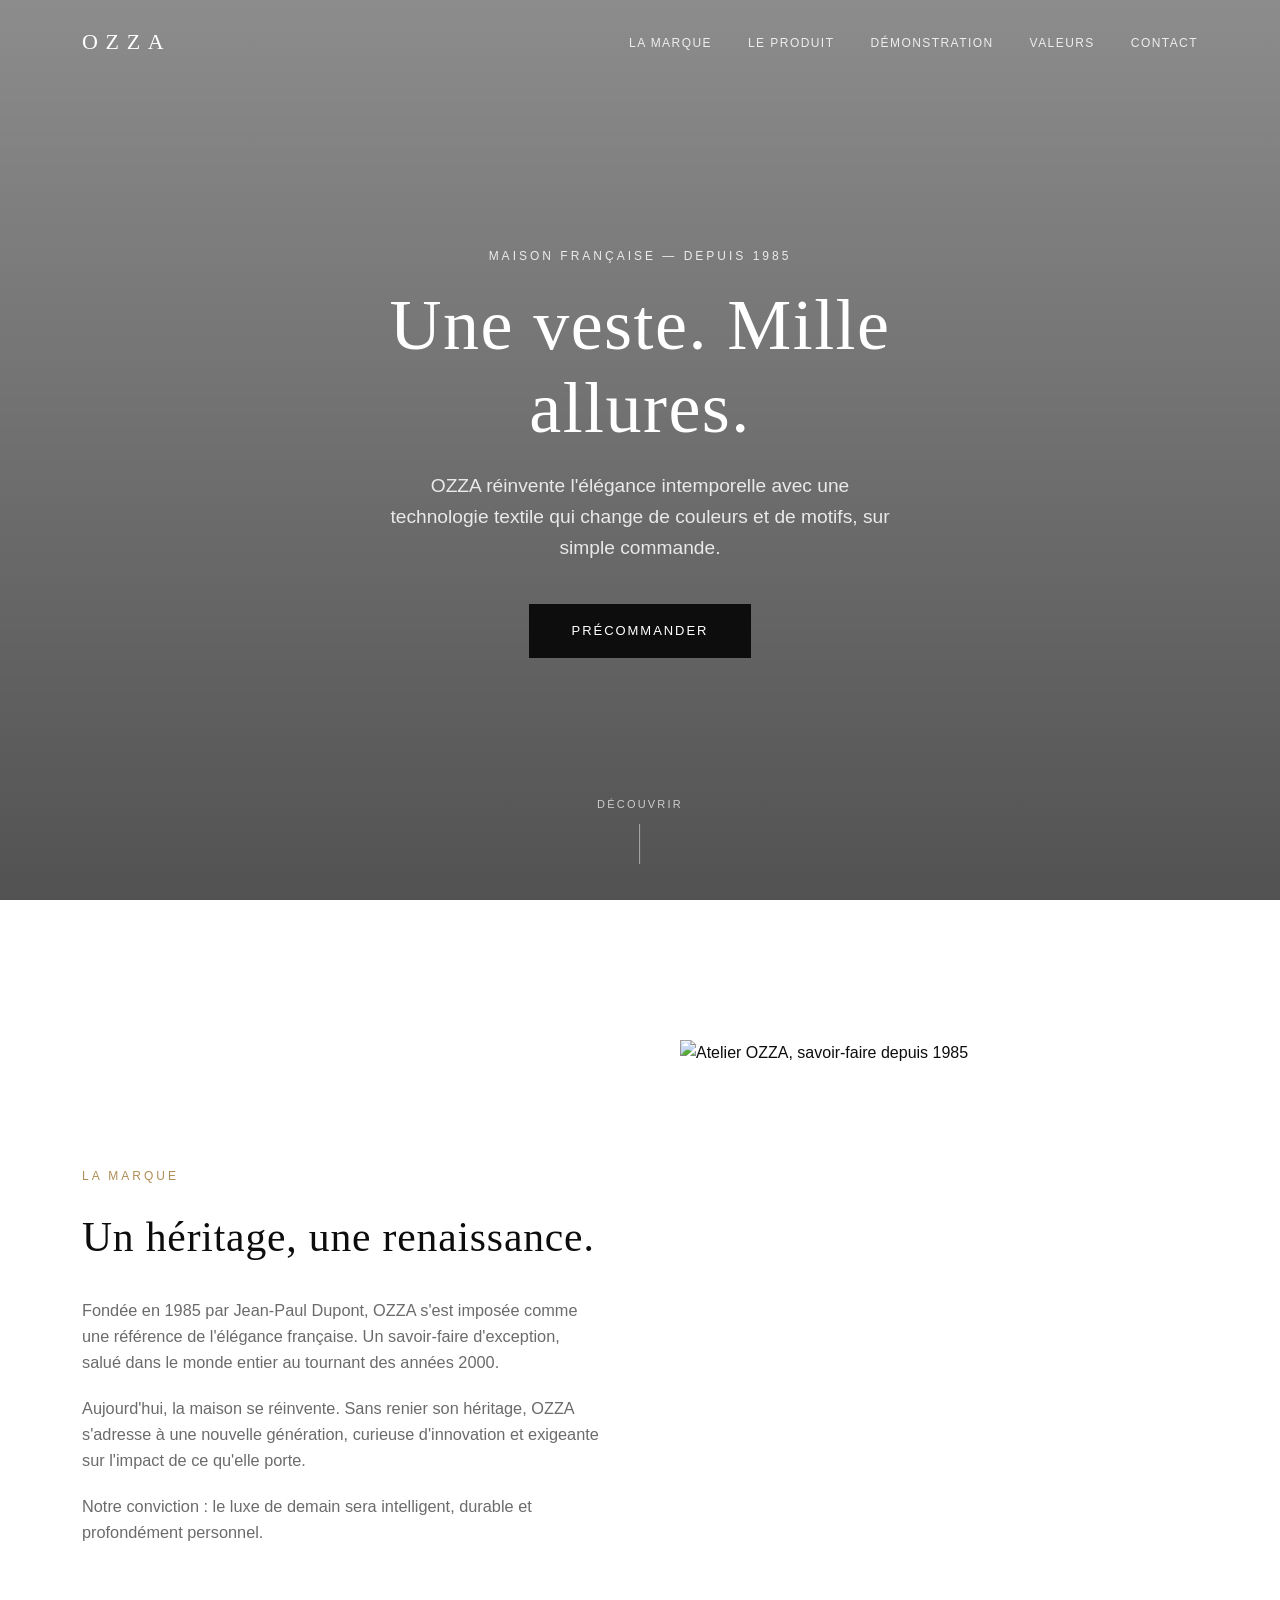
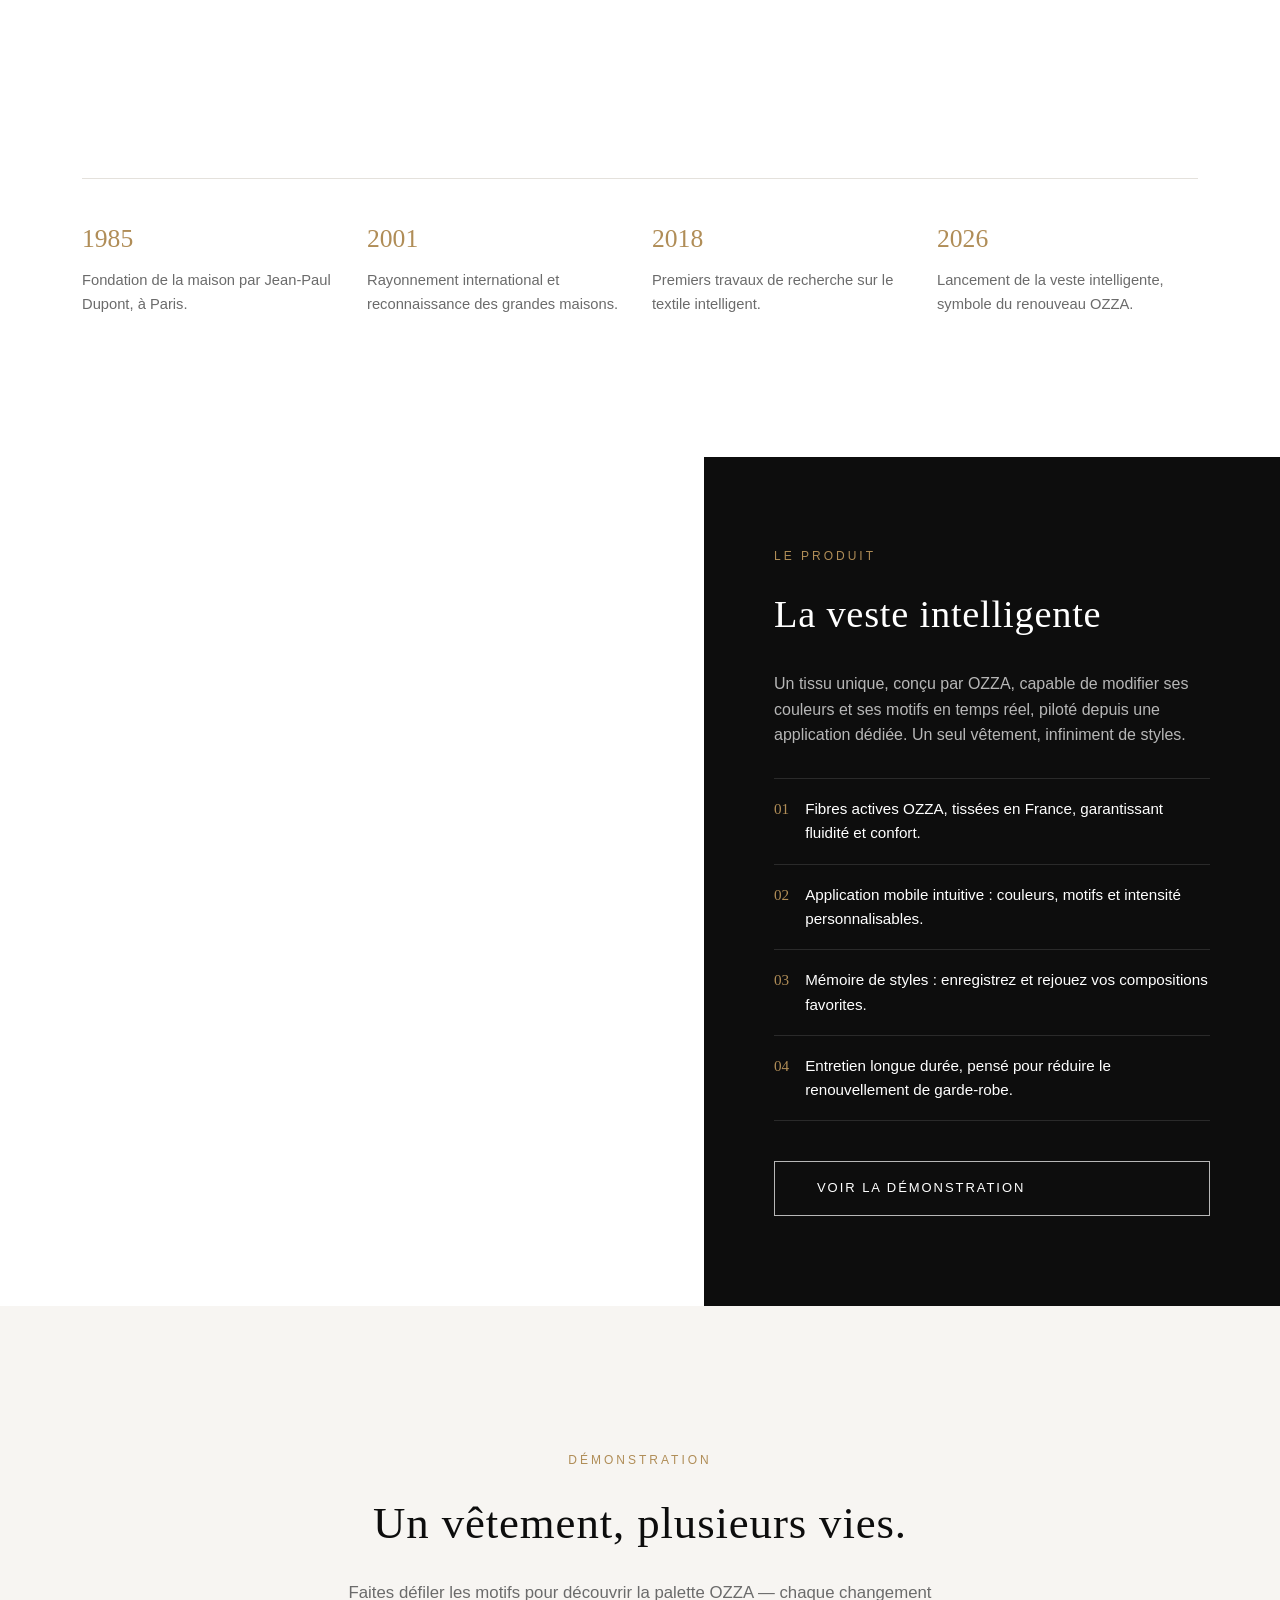
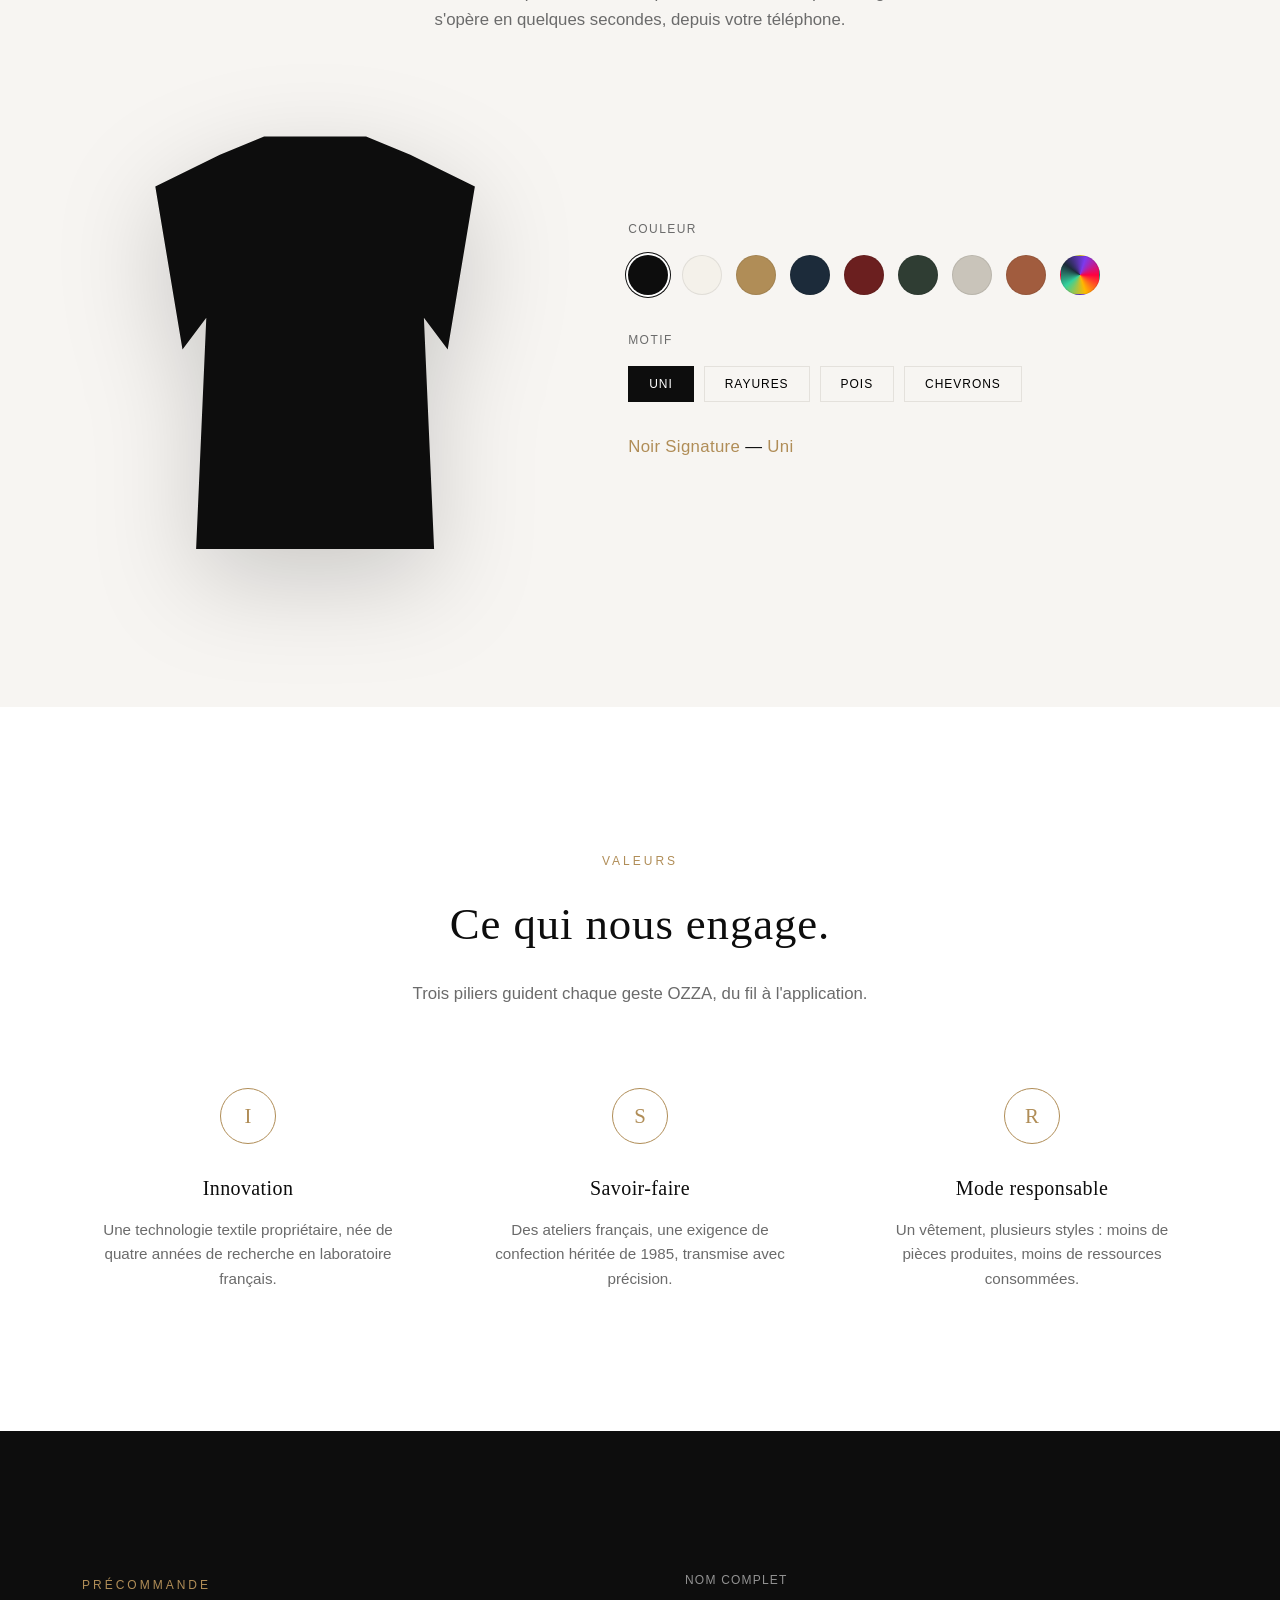
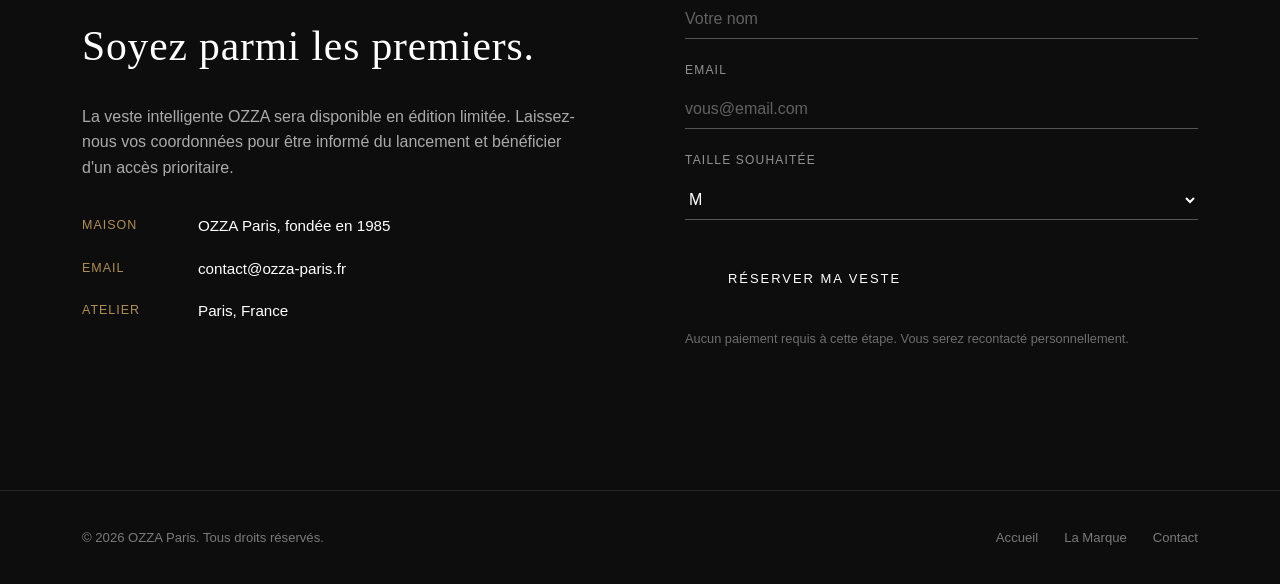
==== index.html @ b6b9eefc "Fix hero placeholder overlap and add interactive color/pattern demo Hero background used a text-heav" ====
<!DOCTYPE html>
<html lang="fr">
<head>
<meta charset="UTF-8">
<meta name="viewport" content="width=device-width, initial-scale=1.0">
<title>OZZA — Maison de luxe française depuis 1985</title>
<meta name="description" content="OZZA, maison française de textile de luxe depuis 1985. Découvrez la veste intelligente : innovation, élégance et mode responsable.">

<style>
  /* ============================================================
     RESET & BASE
     ============================================================ */
  * { margin: 0; padding: 0; box-sizing: border-box; }

  :root {
    --noir: #0d0d0d;
    --blanc: #ffffff;
    --creme: #f7f5f2;
    --gris: #6b6b6b;
    --gris-clair: #e4e1dc;
    --or: #b08d57;
    --transition: 0.6s cubic-bezier(0.16, 1, 0.3, 1);
  }

  html { scroll-behavior: smooth; }

  body {
    font-family: 'Helvetica Neue', Helvetica, Arial, sans-serif;
    color: var(--noir);
    background: var(--blanc);
    line-height: 1.6;
    overflow-x: hidden;
  }

  h1, h2, h3 {
    font-family: Georgia, 'Times New Roman', serif;
    font-weight: 400;
    letter-spacing: 0.02em;
  }

  a { text-decoration: none; color: inherit; }
  img { max-width: 100%; display: block; }
  ul { list-style: none; }

  .container {
    max-width: 1180px;
    margin: 0 auto;
    padding: 0 32px;
  }

  .eyebrow {
    text-transform: uppercase;
    letter-spacing: 0.25em;
    font-size: 12px;
    color: var(--or);
    margin-bottom: 18px;
    display: inline-block;
  }

  .btn {
    display: inline-block;
    padding: 16px 42px;
    border: 1px solid var(--noir);
    background: var(--noir);
    color: var(--blanc);
    font-size: 13px;
    letter-spacing: 0.15em;
    text-transform: uppercase;
    cursor: pointer;
    transition: all 0.4s ease;
  }
  .btn:hover { background: transparent; color: var(--noir); }

  .btn-outline {
    background: transparent;
    color: var(--blanc);
    border: 1px solid rgba(255,255,255,0.7);
  }
  .btn-outline:hover { background: var(--blanc); color: var(--noir); }

  section { position: relative; }

  /* ============================================================
     REVEAL AU SCROLL (discret)
     ============================================================ */
  .reveal {
    opacity: 0;
    transform: translateY(28px);
    transition: opacity 1s ease, transform 1s ease;
  }
  .reveal.is-visible {
    opacity: 1;
    transform: translateY(0);
  }

  /* ============================================================
     NAVIGATION
     ============================================================ */
  .nav {
    position: fixed;
    top: 0; left: 0; right: 0;
    z-index: 1000;
    padding: 24px 0;
    background: rgba(255,255,255,0);
    transition: background 0.4s ease, padding 0.4s ease, box-shadow 0.4s ease;
  }
  .nav.scrolled {
    background: rgba(255,255,255,0.92);
    backdrop-filter: saturate(180%) blur(12px);
    padding: 14px 0;
    box-shadow: 0 1px 0 rgba(0,0,0,0.06);
  }
  .nav .container {
    display: flex;
    align-items: center;
    justify-content: space-between;
  }
  .logo {
    font-family: Georgia, serif;
    font-size: 22px;
    letter-spacing: 0.35em;
    color: var(--blanc);
    transition: color 0.4s ease;
  }
  .nav.scrolled .logo { color: var(--noir); }

  .nav-links {
    display: flex;
    gap: 36px;
  }
  .nav-links a {
    font-size: 12px;
    letter-spacing: 0.12em;
    text-transform: uppercase;
    color: rgba(255,255,255,0.85);
    transition: color 0.4s ease, opacity 0.3s ease;
    position: relative;
  }
  .nav.scrolled .nav-links a { color: var(--noir); }
  .nav-links a:hover { opacity: 0.6; }

  .nav-toggle {
    display: none;
    width: 26px; height: 20px;
    position: relative;
    cursor: pointer;
    background: none;
    border: none;
    z-index: 1100;
  }
  .nav-toggle span {
    position: absolute; left: 0; width: 100%; height: 1px;
    background: var(--blanc);
    transition: all 0.35s ease;
  }
  .nav.scrolled .nav-toggle span { background: var(--noir); }
  .nav-toggle span:nth-child(1) { top: 0; }
  .nav-toggle span:nth-child(2) { top: 9px; }
  .nav-toggle span:nth-child(3) { top: 18px; }

  /* ============================================================
     1. ACCUEIL / HERO
     ============================================================ */
  .hero {
    height: 100vh;
    min-height: 640px;
    display: flex;
    align-items: center;
    justify-content: center;
    text-align: center;
    color: var(--blanc);
    position: relative;
    /* Remplacer par une photo produit 1920x1080 (16:9 paysage), JPG/WebP, < 400 Ko.
       Préférer un visuel sombre ou avec dégradé pour garder le texte lisible. */
    background: linear-gradient(180deg, rgba(0,0,0,0.45) 0%, rgba(0,0,0,0.68) 100%),
                url('https://placehold.co/1920x1080/1a1a1a/1a1a1a') center/cover no-repeat;
  }

  .hero-content { max-width: 780px; padding: 0 24px; }

  .hero .eyebrow { color: rgba(255,255,255,0.85); }

  .hero h1 {
    font-size: clamp(2.4rem, 6vw, 4.5rem);
    line-height: 1.15;
    margin-bottom: 22px;
  }

  .hero p {
    font-size: clamp(1rem, 1.6vw, 1.2rem);
    color: rgba(255,255,255,0.85);
    max-width: 520px;
    margin: 0 auto 40px;
    font-weight: 300;
  }

  .scroll-cue {
    position: absolute;
    bottom: 36px; left: 50%;
    transform: translateX(-50%);
    color: rgba(255,255,255,0.7);
    font-size: 11px;
    letter-spacing: 0.2em;
    text-transform: uppercase;
    display: flex;
    flex-direction: column;
    align-items: center;
    gap: 10px;
  }
  .scroll-cue .line {
    width: 1px; height: 40px;
    background: rgba(255,255,255,0.5);
    overflow: hidden;
    position: relative;
  }
  .scroll-cue .line::after {
    content: '';
    position: absolute;
    top: -100%; left: 0;
    width: 100%; height: 100%;
    background: var(--blanc);
    animation: scrollDown 2s infinite ease-in-out;
  }
  @keyframes scrollDown {
    0% { top: -100%; }
    60% { top: 100%; }
    100% { top: 100%; }
  }

  /* ============================================================
     SECTIONS GENERIQUES
     ============================================================ */
  .section { padding: 140px 0; }
  .section-header {
    text-align: center;
    max-width: 640px;
    margin: 0 auto 80px;
  }
  .section-header h2 {
    font-size: clamp(1.8rem, 4vw, 2.8rem);
    margin-bottom: 20px;
  }
  .section-header p {
    color: var(--gris);
    font-size: 1.05rem;
    font-weight: 300;
  }

  .bg-creme { background: var(--creme); }
  .bg-noir { background: var(--noir); color: var(--blanc); }
  .bg-noir .gris-txt { color: rgba(255,255,255,0.6); }

  /* ============================================================
     2. LA MARQUE
     ============================================================ */
  .brand-grid {
    display: grid;
    grid-template-columns: 1fr 1fr;
    gap: 80px;
    align-items: center;
  }
  .brand-grid img {
    width: 100%;
    aspect-ratio: 4/5;
    object-fit: cover;
  }
  .brand-text .eyebrow { color: var(--or); }
  .brand-text h2 {
    font-size: clamp(1.8rem, 3.6vw, 2.6rem);
    margin-bottom: 26px;
  }
  .brand-text p {
    color: var(--gris);
    margin-bottom: 20px;
    font-weight: 300;
    font-size: 1.02rem;
  }

  .timeline {
    display: flex;
    justify-content: space-between;
    gap: 24px;
    margin-top: 90px;
    border-top: 1px solid var(--gris-clair);
    padding-top: 40px;
    flex-wrap: wrap;
  }
  .timeline-item { flex: 1; min-width: 160px; }
  .timeline-item .year {
    font-family: Georgia, serif;
    font-size: 1.6rem;
    color: var(--or);
    margin-bottom: 10px;
  }
  .timeline-item p { color: var(--gris); font-size: 0.92rem; font-weight: 300; }

  /* ============================================================
     3. LE PRODUIT
     ============================================================ */
  .product {
    display: grid;
    grid-template-columns: 1.1fr 0.9fr;
    gap: 0;
    align-items: stretch;
  }
  .product-visual {
    /* Format recommandé : 1200x1400 (portrait), JPG, < 400 Ko */
    background: url('https://placehold.co/1200x1400/1a1a1a/999999') center/cover no-repeat;
    min-height: 520px;
  }
  .product-info {
    background: var(--noir);
    color: var(--blanc);
    padding: 90px 70px;
    display: flex;
    flex-direction: column;
    justify-content: center;
  }
  .product-info .eyebrow { color: var(--or); }
  .product-info h2 { font-size: clamp(1.8rem, 3.2vw, 2.4rem); margin-bottom: 26px; }
  .product-info p { color: rgba(255,255,255,0.7); font-weight: 300; margin-bottom: 30px; }

  .feature-list { margin-bottom: 40px; }
  .feature-list li {
    display: flex;
    gap: 16px;
    padding: 18px 0;
    border-top: 1px solid rgba(255,255,255,0.12);
    font-size: 0.95rem;
    font-weight: 300;
  }
  .feature-list li:last-child { border-bottom: 1px solid rgba(255,255,255,0.12); }
  .feature-list .num { color: var(--or); font-family: Georgia, serif; }

  /* ============================================================
     4. DEMONSTRATION — veste recolorable en direct
     ============================================================ */
  .demo-wrap {
    display: grid;
    grid-template-columns: 0.9fr 1.1fr;
    gap: 80px;
    align-items: center;
  }

  .jacket-stage { display: flex; justify-content: center; }

  .jacket-frame {
    position: relative;
    width: min(70vw, 340px);
    aspect-ratio: 3/4;
    filter: drop-shadow(0 30px 50px rgba(0,0,0,0.18));
  }

  /* Silhouette de veste dessinée en CSS (clip-path), recolorée en direct */
  .jacket-shape,
  .jacket-pattern {
    position: absolute;
    inset: 0;
    clip-path: polygon(
      35% 5%, 65% 5%, 78% 9%, 97% 16%,
      89% 52%, 82% 45%, 85% 96%, 15% 96%,
      18% 45%, 11% 52%, 3% 16%, 22% 9%
    );
  }
  .jacket-shape {
    background: var(--jacket-color, #0d0d0d);
    transition: background 0.5s ease;
  }
  .jacket-pattern {
    mix-blend-mode: overlay;
    opacity: 0.9;
    transition: background 0.4s ease;
    background: none;
  }
  .jacket-pattern.pattern-rayures {
    background: repeating-linear-gradient(45deg,
      rgba(255,255,255,0.4) 0 6px, rgba(0,0,0,0.15) 6px 12px);
  }
  .jacket-pattern.pattern-pois {
    background-image: radial-gradient(circle, rgba(255,255,255,0.55) 2.2px, transparent 2.4px);
    background-size: 16px 16px;
  }
  .jacket-pattern.pattern-chevrons {
    background:
      repeating-linear-gradient(135deg, rgba(255,255,255,0.35) 0 8px, transparent 8px 16px),
      repeating-linear-gradient(45deg, rgba(0,0,0,0.15) 0 8px, transparent 8px 16px);
  }

  .demo-controls { text-align: left; }
  .demo-controls .label {
    display: block;
    font-size: 12px;
    letter-spacing: 0.12em;
    text-transform: uppercase;
    color: var(--gris);
    margin-bottom: 16px;
  }

  .palette-swatches {
    display: flex;
    flex-wrap: wrap;
    gap: 14px;
    margin-bottom: 36px;
  }
  .palette-swatches button {
    width: 40px; height: 40px;
    border-radius: 50%;
    border: 1px solid rgba(0,0,0,0.08);
    background: var(--c);
    cursor: pointer;
    padding: 0;
    position: relative;
    transition: transform 0.25s ease;
  }
  .palette-swatches button:hover { transform: translateY(-3px); }
  .palette-swatches button.active { box-shadow: 0 0 0 2px var(--blanc), 0 0 0 3px var(--noir); }

  .swatch-custom {
    width: 40px; height: 40px;
    border-radius: 50%;
    cursor: pointer;
    position: relative;
    overflow: hidden;
    border: 1px solid rgba(0,0,0,0.08);
    background: conic-gradient(from 90deg, #ff0040, #ffb800, #34d19c, #1c2b3a, #7c3aed, #ff0040);
    display: flex;
    align-items: center;
    justify-content: center;
  }
  .swatch-custom input[type="color"] {
    position: absolute;
    inset: -4px;
    border: none;
    padding: 0;
    cursor: pointer;
    opacity: 0;
  }

  .pattern-select {
    display: flex;
    gap: 10px;
    margin-bottom: 32px;
    flex-wrap: wrap;
  }
  .pattern-select button {
    padding: 10px 20px;
    font-size: 12px;
    letter-spacing: 0.08em;
    text-transform: uppercase;
    background: transparent;
    border: 1px solid var(--gris-clair);
    cursor: pointer;
    transition: all 0.3s ease;
  }
  .pattern-select button.active,
  .pattern-select button:hover {
    border-color: var(--noir);
    background: var(--noir);
    color: var(--blanc);
  }

  .demo-caption {
    color: var(--noir);
    font-size: 1.05rem;
    font-weight: 300;
    letter-spacing: 0.02em;
  }
  .demo-caption span { color: var(--or); }

  /* ============================================================
     5. VALEURS
     ============================================================ */
  .values-grid {
    display: grid;
    grid-template-columns: repeat(3, 1fr);
    gap: 60px;
  }
  .value-card { text-align: center; padding: 0 20px; }
  .value-icon {
    width: 56px; height: 56px;
    margin: 0 auto 28px;
    border: 1px solid var(--or);
    border-radius: 50%;
    display: flex;
    align-items: center;
    justify-content: center;
    color: var(--or);
    font-family: Georgia, serif;
    font-size: 1.3rem;
  }
  .value-card h3 { font-size: 1.25rem; margin-bottom: 14px; }
  .value-card p { color: var(--gris); font-weight: 300; font-size: 0.95rem; }

  /* ============================================================
     6. CONTACT / PRECOMMANDE
     ============================================================ */
  .contact {
    background: var(--noir);
    color: var(--blanc);
  }
  .contact-grid {
    display: grid;
    grid-template-columns: 1fr 1fr;
    gap: 90px;
  }
  .contact-intro h2 { font-size: clamp(1.8rem, 3.6vw, 2.6rem); margin-bottom: 24px; }
  .contact-intro p { color: rgba(255,255,255,0.65); font-weight: 300; margin-bottom: 34px; }

  .contact-detail { display: flex; gap: 16px; margin-bottom: 18px; font-size: 0.95rem; }
  .contact-detail span:first-child { color: var(--or); min-width: 100px; letter-spacing: 0.08em; text-transform: uppercase; font-size: 0.78rem; padding-top: 2px; }

  form { display: flex; flex-direction: column; gap: 22px; }
  .field { position: relative; }
  .field label {
    display: block;
    font-size: 12px;
    letter-spacing: 0.1em;
    text-transform: uppercase;
    color: rgba(255,255,255,0.55);
    margin-bottom: 10px;
  }
  .field input, .field select {
    width: 100%;
    background: transparent;
    border: none;
    border-bottom: 1px solid rgba(255,255,255,0.3);
    color: var(--blanc);
    font-size: 1rem;
    padding: 10px 0;
    font-family: inherit;
    transition: border-color 0.3s ease;
  }
  .field select option { background: var(--noir); color: var(--blanc); }
  .field input:focus, .field select:focus {
    outline: none;
    border-color: var(--or);
  }
  .field input::placeholder { color: rgba(255,255,255,0.35); }

  form .btn { margin-top: 12px; align-self: flex-start; }

  .form-note {
    font-size: 0.8rem;
    color: rgba(255,255,255,0.4);
    margin-top: 4px;
  }

  .form-success {
    display: none;
    padding: 18px 0;
    color: var(--or);
    font-size: 0.95rem;
    letter-spacing: 0.02em;
  }
  .form-success.show { display: block; }

  /* ============================================================
     FOOTER
     ============================================================ */
  footer {
    background: var(--noir);
    color: rgba(255,255,255,0.45);
    border-top: 1px solid rgba(255,255,255,0.1);
    padding: 36px 0;
    font-size: 0.82rem;
  }
  footer .container {
    display: flex;
    justify-content: space-between;
    align-items: center;
    flex-wrap: wrap;
    gap: 16px;
  }
  footer .footer-links { display: flex; gap: 26px; }
  footer a:hover { color: var(--blanc); }

  /* ============================================================
     RESPONSIVE
     ============================================================ */
  @media (max-width: 900px) {
    .brand-grid, .product, .contact-grid, .demo-wrap { grid-template-columns: 1fr; }
    .product-visual { min-height: 380px; }
    .product-info { padding: 60px 36px; }
    .values-grid { grid-template-columns: 1fr; gap: 48px; }
    .brand-grid { gap: 44px; }
    .brand-grid .brand-image { order: -1; }
    .demo-wrap { gap: 56px; }
    .demo-controls { text-align: center; }
    .palette-swatches, .pattern-select { justify-content: center; }
  }

  @media (max-width: 780px) {
    .nav-links {
      position: fixed;
      top: 0; right: 0;
      height: 100vh;
      width: 78%;
      max-width: 320px;
      background: var(--blanc);
      flex-direction: column;
      justify-content: center;
      align-items: flex-start;
      padding: 0 48px;
      gap: 30px;
      transform: translateX(100%);
      transition: transform 0.45s cubic-bezier(0.16,1,0.3,1);
      box-shadow: -10px 0 40px rgba(0,0,0,0.1);
    }
    .nav-links.open { transform: translateX(0); }
    .nav-links a { color: var(--noir) !important; font-size: 14px; }
    .nav-toggle { display: block; }
    .section { padding: 90px 0; }
    .timeline { gap: 32px 40px; }
  }

  @media (max-width: 560px) {
    .container { padding: 0 22px; }
    .section-header { margin-bottom: 56px; }
    .product-info { padding: 50px 26px; }
  }
</style>
</head>
<body>

<!-- ============================================================
     NAVIGATION
     ============================================================ -->
<nav class="nav" id="nav">
  <div class="container">
    <a href="#accueil" class="logo">OZZA</a>
    <ul class="nav-links" id="navLinks">
      <li><a href="#marque">La Marque</a></li>
      <li><a href="#produit">Le Produit</a></li>
      <li><a href="#demonstration">Démonstration</a></li>
      <li><a href="#valeurs">Valeurs</a></li>
      <li><a href="#contact">Contact</a></li>
    </ul>
    <button class="nav-toggle" id="navToggle" aria-label="Menu">
      <span></span><span></span><span></span>
    </button>
  </div>
</nav>

<!-- ============================================================
     1. ACCUEIL
     ============================================================ -->
<header class="hero" id="accueil">
  <div class="hero-content">
    <span class="eyebrow">Maison française — depuis 1985</span>
    <h1>Une veste. Mille allures.</h1>
    <p>OZZA réinvente l'élégance intemporelle avec une technologie textile qui change de couleurs et de motifs, sur simple commande.</p>
    <a href="#contact" class="btn">Précommander</a>
  </div>
  <div class="scroll-cue">
    <span>Découvrir</span>
    <span class="line"></span>
  </div>
</header>

<!-- ============================================================
     2. LA MARQUE
     ============================================================ -->
<section class="section" id="marque">
  <div class="container">
    <div class="brand-grid">
      <div class="brand-text reveal">
        <span class="eyebrow">La Marque</span>
        <h2>Un héritage, une renaissance.</h2>
        <p>Fondée en 1985 par Jean-Paul Dupont, OZZA s'est imposée comme une référence de l'élégance française. Un savoir-faire d'exception, salué dans le monde entier au tournant des années 2000.</p>
        <p>Aujourd'hui, la maison se réinvente. Sans renier son héritage, OZZA s'adresse à une nouvelle génération, curieuse d'innovation et exigeante sur l'impact de ce qu'elle porte.</p>
        <p>Notre conviction : le luxe de demain sera intelligent, durable et profondément personnel.</p>
      </div>
      <!-- Format recommandé : 900x1125 (portrait 4:5), JPG, < 300 Ko -->
      <div class="brand-image reveal">
        <img src="https://placehold.co/900x1125/e8e4dd/555555" alt="Atelier OZZA, savoir-faire depuis 1985">
      </div>
    </div>

    <div class="timeline reveal">
      <div class="timeline-item">
        <div class="year">1985</div>
        <p>Fondation de la maison par Jean-Paul Dupont, à Paris.</p>
      </div>
      <div class="timeline-item">
        <div class="year">2001</div>
        <p>Rayonnement international et reconnaissance des grandes maisons.</p>
      </div>
      <div class="timeline-item">
        <div class="year">2018</div>
        <p>Premiers travaux de recherche sur le textile intelligent.</p>
      </div>
      <div class="timeline-item">
        <div class="year">2026</div>
        <p>Lancement de la veste intelligente, symbole du renouveau OZZA.</p>
      </div>
    </div>
  </div>
</section>

<!-- ============================================================
     3. LE PRODUIT
     ============================================================ -->
<section id="produit">
  <div class="product">
    <div class="product-visual reveal"></div>
    <div class="product-info reveal">
      <span class="eyebrow">Le Produit</span>
      <h2>La veste intelligente</h2>
      <p>Un tissu unique, conçu par OZZA, capable de modifier ses couleurs et ses motifs en temps réel, piloté depuis une application dédiée. Un seul vêtement, infiniment de styles.</p>

      <ul class="feature-list">
        <li><span class="num">01</span><span>Fibres actives OZZA, tissées en France, garantissant fluidité et confort.</span></li>
        <li><span class="num">02</span><span>Application mobile intuitive : couleurs, motifs et intensité personnalisables.</span></li>
        <li><span class="num">03</span><span>Mémoire de styles : enregistrez et rejouez vos compositions favorites.</span></li>
        <li><span class="num">04</span><span>Entretien longue durée, pensé pour réduire le renouvellement de garde-robe.</span></li>
      </ul>

      <a href="#demonstration" class="btn btn-outline">Voir la démonstration</a>
    </div>
  </div>
</section>

<!-- ============================================================
     4. DEMONSTRATION
     ============================================================ -->
<section class="section bg-creme" id="demonstration">
  <div class="container">
    <div class="section-header reveal">
      <span class="eyebrow">Démonstration</span>
      <h2>Un vêtement, plusieurs vies.</h2>
      <p>Faites défiler les motifs pour découvrir la palette OZZA — chaque changement s'opère en quelques secondes, depuis votre téléphone.</p>
    </div>

    <div class="demo-wrap reveal">
      <div class="jacket-stage">
        <div class="jacket-frame" id="jacketFrame" aria-label="Aperçu de la veste OZZA, couleur et motif personnalisables">
          <div class="jacket-shape" id="jacketShape"></div>
          <div class="jacket-pattern" id="jacketPattern"></div>
        </div>
      </div>

      <div class="demo-controls">
        <span class="label">Couleur</span>
        <div class="palette-swatches" id="paletteSwatches">
          <button class="active" style="--c:#0d0d0d" data-color="#0d0d0d" data-name="Noir Signature" aria-label="Noir Signature"></button>
          <button style="--c:#f4f1ea" data-color="#f4f1ea" data-name="Ivoire" aria-label="Ivoire"></button>
          <button style="--c:#b08d57" data-color="#b08d57" data-name="Or Vieilli" aria-label="Or Vieilli"></button>
          <button style="--c:#1c2b3a" data-color="#1c2b3a" data-name="Bleu Nuit" aria-label="Bleu Nuit"></button>
          <button style="--c:#6b1f1f" data-color="#6b1f1f" data-name="Bordeaux" aria-label="Bordeaux"></button>
          <button style="--c:#2f3d33" data-color="#2f3d33" data-name="Vert Sapin" aria-label="Vert Sapin"></button>
          <button style="--c:#c9c4ba" data-color="#c9c4ba" data-name="Gris Perle" aria-label="Gris Perle"></button>
          <button style="--c:#a15c3e" data-color="#a15c3e" data-name="Terracotta" aria-label="Terracotta"></button>
          <label class="swatch-custom" aria-label="Choisir une couleur personnalisée">
            <input type="color" id="customColor" value="#0d0d0d">
          </label>
        </div>

        <span class="label">Motif</span>
        <div class="pattern-select" id="patternSelect">
          <button class="active" data-pattern="uni">Uni</button>
          <button data-pattern="rayures">Rayures</button>
          <button data-pattern="pois">Pois</button>
          <button data-pattern="chevrons">Chevrons</button>
        </div>

        <p class="demo-caption" id="demoCaption"><span id="demoColorName">Noir Signature</span> — <span id="demoPatternName">Uni</span></p>
      </div>
    </div>
  </div>
</section>

<!-- ============================================================
     5. VALEURS
     ============================================================ -->
<section class="section" id="valeurs">
  <div class="container">
    <div class="section-header reveal">
      <span class="eyebrow">Valeurs</span>
      <h2>Ce qui nous engage.</h2>
      <p>Trois piliers guident chaque geste OZZA, du fil à l'application.</p>
    </div>

    <div class="values-grid">
      <div class="value-card reveal">
        <div class="value-icon">I</div>
        <h3>Innovation</h3>
        <p>Une technologie textile propriétaire, née de quatre années de recherche en laboratoire français.</p>
      </div>
      <div class="value-card reveal">
        <div class="value-icon">S</div>
        <h3>Savoir-faire</h3>
        <p>Des ateliers français, une exigence de confection héritée de 1985, transmise avec précision.</p>
      </div>
      <div class="value-card reveal">
        <div class="value-icon">R</div>
        <h3>Mode responsable</h3>
        <p>Un vêtement, plusieurs styles : moins de pièces produites, moins de ressources consommées.</p>
      </div>
    </div>
  </div>
</section>

<!-- ============================================================
     6. CONTACT / PRECOMMANDE
     ============================================================ -->
<section class="section contact" id="contact">
  <div class="container">
    <div class="contact-grid">
      <div class="contact-intro reveal">
        <span class="eyebrow">Précommande</span>
        <h2>Soyez parmi les premiers.</h2>
        <p>La veste intelligente OZZA sera disponible en édition limitée. Laissez-nous vos coordonnées pour être informé du lancement et bénéficier d'un accès prioritaire.</p>

        <div class="contact-detail"><span>Maison</span><span>OZZA Paris, fondée en 1985</span></div>
        <div class="contact-detail"><span>Email</span><span>contact@ozza-paris.fr</span></div>
        <div class="contact-detail"><span>Atelier</span><span>Paris, France</span></div>
      </div>

      <form id="preorderForm" class="reveal">
        <div class="field">
          <label for="name">Nom complet</label>
          <input type="text" id="name" name="name" placeholder="Votre nom" required>
        </div>
        <div class="field">
          <label for="email">Email</label>
          <input type="email" id="email" name="email" placeholder="vous@email.com" required>
        </div>
        <div class="field">
          <label for="size">Taille souhaitée</label>
          <select id="size" name="size">
            <option value="XS">XS</option>
            <option value="S">S</option>
            <option value="M" selected>M</option>
            <option value="L">L</option>
            <option value="XL">XL</option>
          </select>
        </div>
        <button type="submit" class="btn">Réserver ma veste</button>
        <p class="form-note">Aucun paiement requis à cette étape. Vous serez recontacté personnellement.</p>
        <p class="form-success" id="formSuccess">Merci. Votre précommande a bien été enregistrée — OZZA vous recontactera prochainement.</p>
      </form>
    </div>
  </div>
</section>

<!-- ============================================================
     FOOTER
     ============================================================ -->
<footer>
  <div class="container">
    <span>&copy; 2026 OZZA Paris. Tous droits réservés.</span>
    <div class="footer-links">
      <a href="#accueil">Accueil</a>
      <a href="#marque">La Marque</a>
      <a href="#contact">Contact</a>
    </div>
  </div>
</footer>

<script>
  /* ============================================================
     NAVIGATION : fond au scroll + menu mobile
     ============================================================ */
  const nav = document.getElementById('nav');
  const navToggle = document.getElementById('navToggle');
  const navLinks = document.getElementById('navLinks');

  window.addEventListener('scroll', () => {
    nav.classList.toggle('scrolled', window.scrollY > 60);
  });

  navToggle.addEventListener('click', () => {
    navLinks.classList.toggle('open');
  });

  navLinks.querySelectorAll('a').forEach(link => {
    link.addEventListener('click', () => navLinks.classList.remove('open'));
  });

  /* ============================================================
     REVEAL AU SCROLL
     ============================================================ */
  const revealEls = document.querySelectorAll('.reveal');
  const observer = new IntersectionObserver((entries) => {
    entries.forEach(entry => {
      if (entry.isIntersecting) {
        entry.target.classList.add('is-visible');
        observer.unobserve(entry.target);
      }
    });
  }, { threshold: 0.15 });

  revealEls.forEach(el => observer.observe(el));

  /* ============================================================
     DEMONSTRATION : veste recolorable en direct (couleur libre + motifs)
     ============================================================ */
  const jacketFrame = document.getElementById('jacketFrame');
  const jacketPattern = document.getElementById('jacketPattern');
  const paletteSwatches = document.querySelectorAll('#paletteSwatches button');
  const customColor = document.getElementById('customColor');
  const patternButtons = document.querySelectorAll('#patternSelect button');
  const demoColorName = document.getElementById('demoColorName');
  const demoPatternName = document.getElementById('demoPatternName');

  const patternLabels = {
    uni: 'Uni',
    rayures: 'Rayures',
    pois: 'Pois',
    chevrons: 'Chevrons'
  };

  function setJacketColor(hex, name) {
    jacketFrame.style.setProperty('--jacket-color', hex);
    demoColorName.textContent = name;
  }

  function setJacketPattern(pattern) {
    jacketPattern.className = 'jacket-pattern' + (pattern !== 'uni' ? ' pattern-' + pattern : '');
    demoPatternName.textContent = patternLabels[pattern];
    patternButtons.forEach(btn => btn.classList.toggle('active', btn.dataset.pattern === pattern));
  }

  paletteSwatches.forEach(swatch => {
    swatch.addEventListener('click', () => {
      paletteSwatches.forEach(s => s.classList.remove('active'));
      swatch.classList.add('active');
      setJacketColor(swatch.dataset.color, swatch.dataset.name);
    });
  });

  customColor.addEventListener('input', () => {
    paletteSwatches.forEach(s => s.classList.remove('active'));
    setJacketColor(customColor.value, 'Teinte personnalisée');
  });

  patternButtons.forEach(btn => {
    btn.addEventListener('click', () => setJacketPattern(btn.dataset.pattern));
  });

  /* ============================================================
     FORMULAIRE DE PRECOMMANDE (démonstration front-end)
     ============================================================ */
  const preorderForm = document.getElementById('preorderForm');
  const formSuccess = document.getElementById('formSuccess');

  preorderForm.addEventListener('submit', (e) => {
    e.preventDefault();
    formSuccess.classList.add('show');
    preorderForm.reset();
  });
</script>

</body>
</html>
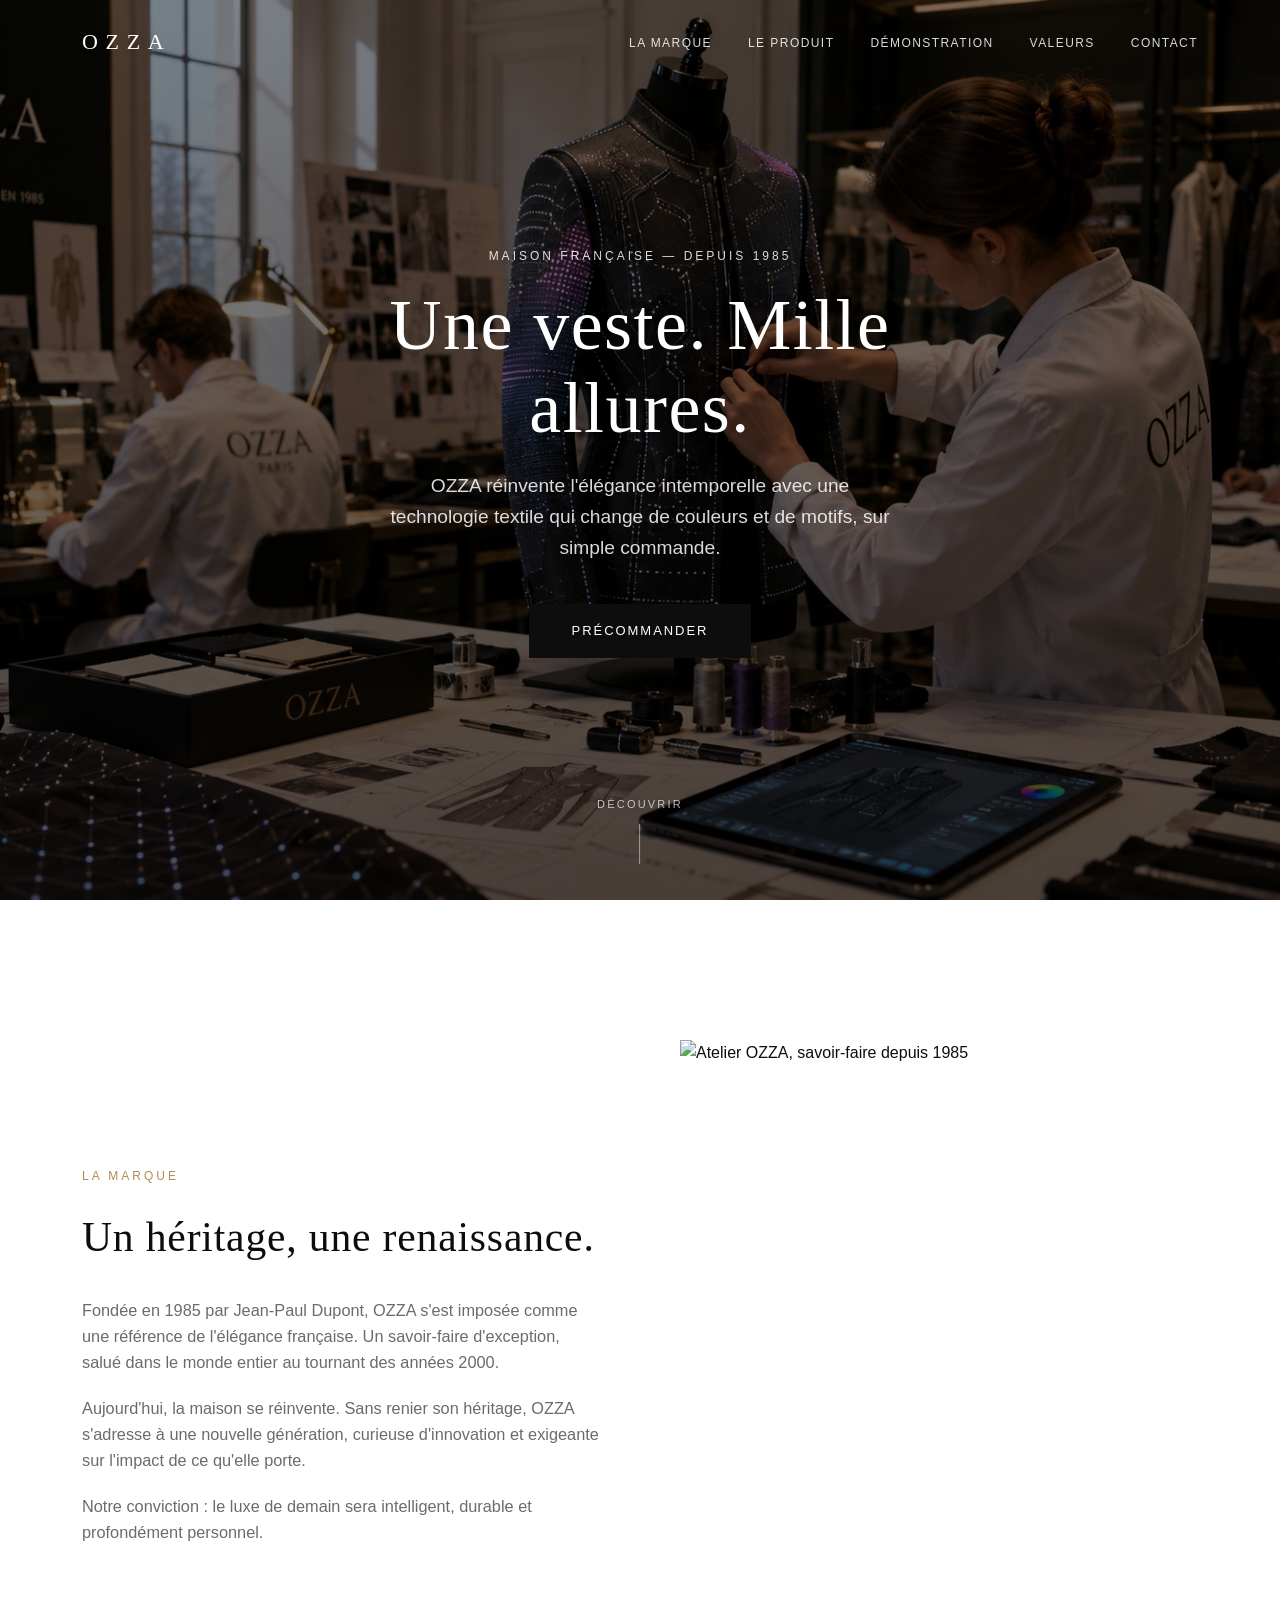
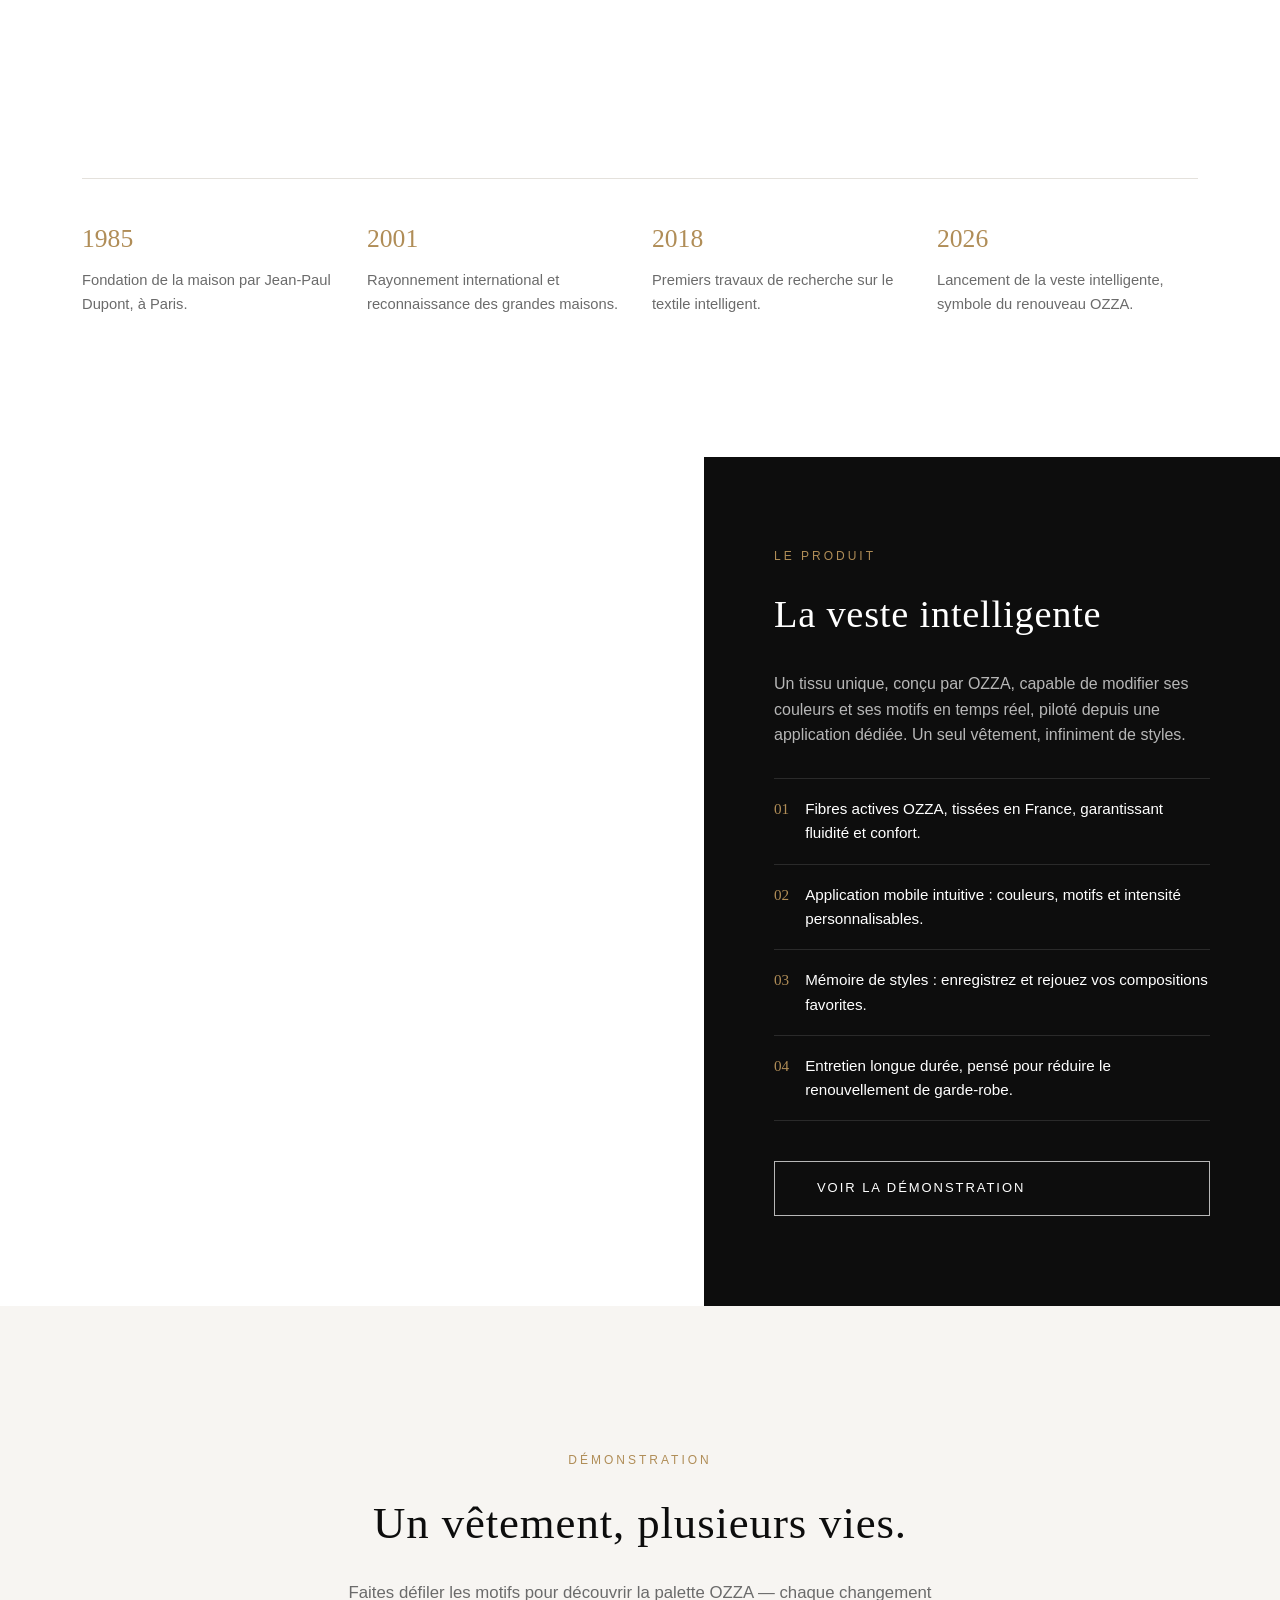
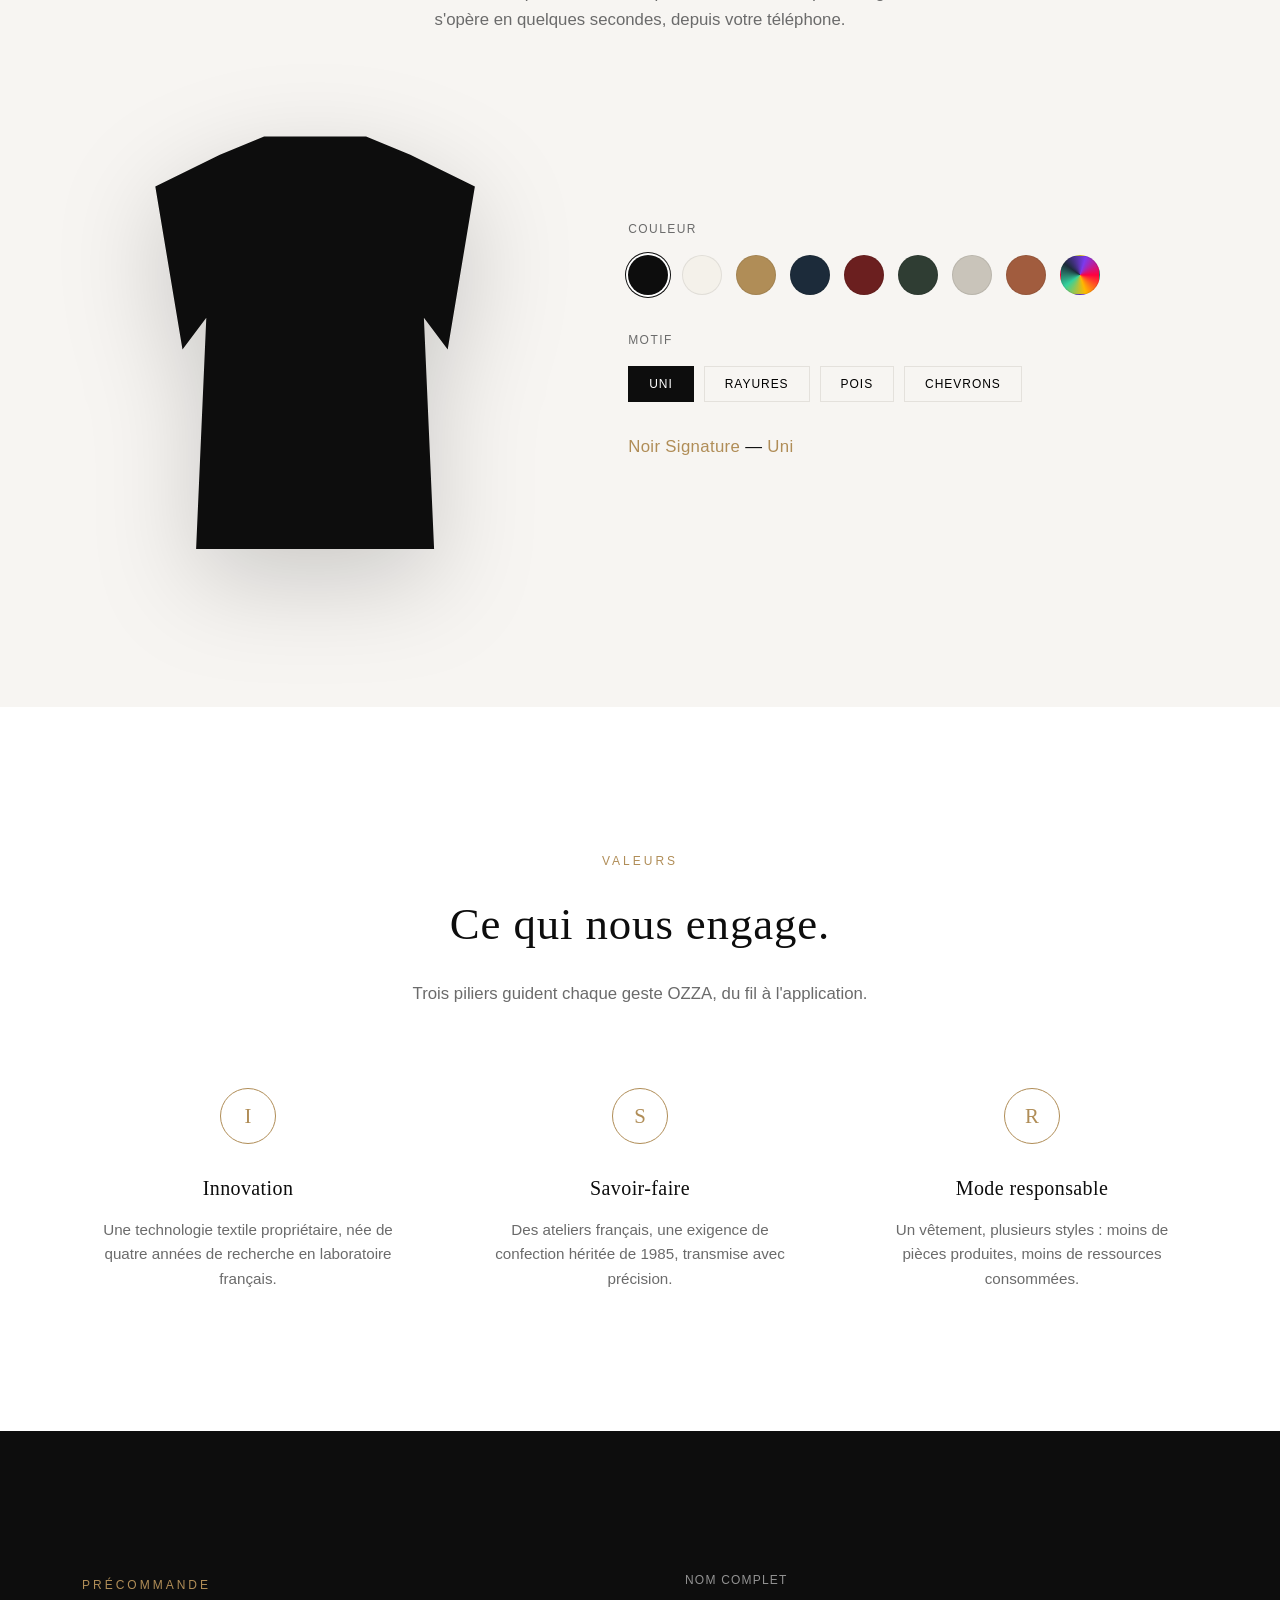
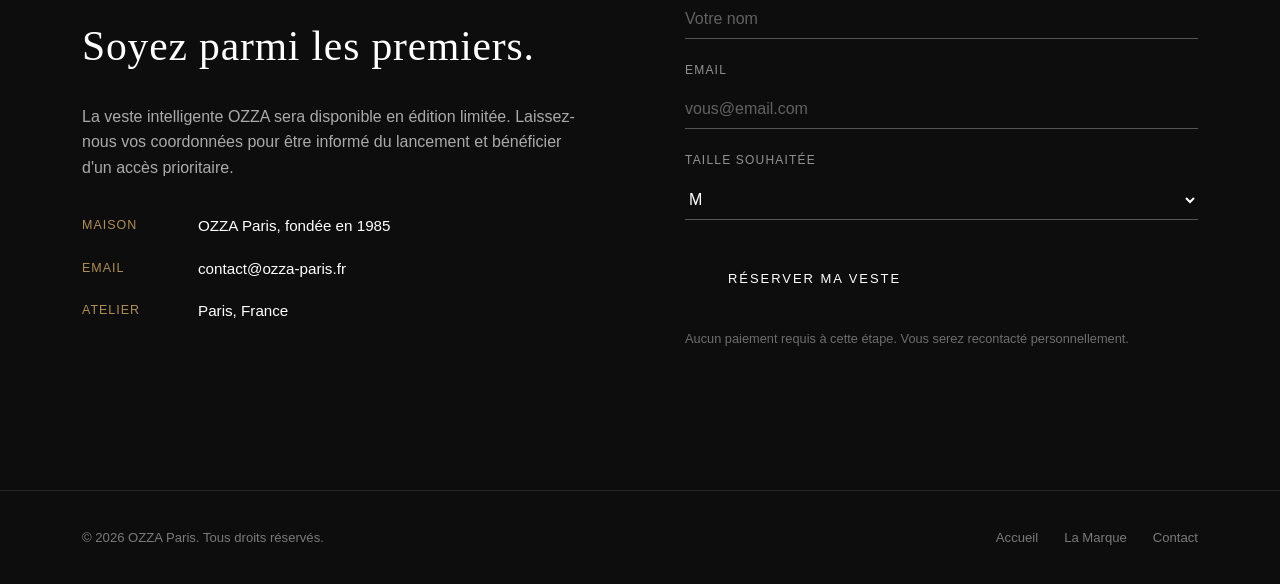
==== commit ceee70d3: "Use uploaded atelier photo as hero background Replaces the placeholder hero background with the OZZA" ====
--- a/index.html
+++ b/index.html
@@ -170,10 +170,8 @@
     text-align: center;
     color: var(--blanc);
     position: relative;
-    /* Remplacer par une photo produit 1920x1080 (16:9 paysage), JPG/WebP, < 400 Ko.
-       Préférer un visuel sombre ou avec dégradé pour garder le texte lisible. */
     background: linear-gradient(180deg, rgba(0,0,0,0.45) 0%, rgba(0,0,0,0.68) 100%),
-                url('https://placehold.co/1920x1080/1a1a1a/1a1a1a') center/cover no-repeat;
+                url('assets/hero-atelier.jpg') center/cover no-repeat;
   }
 
   .hero-content { max-width: 780px; padding: 0 24px; }
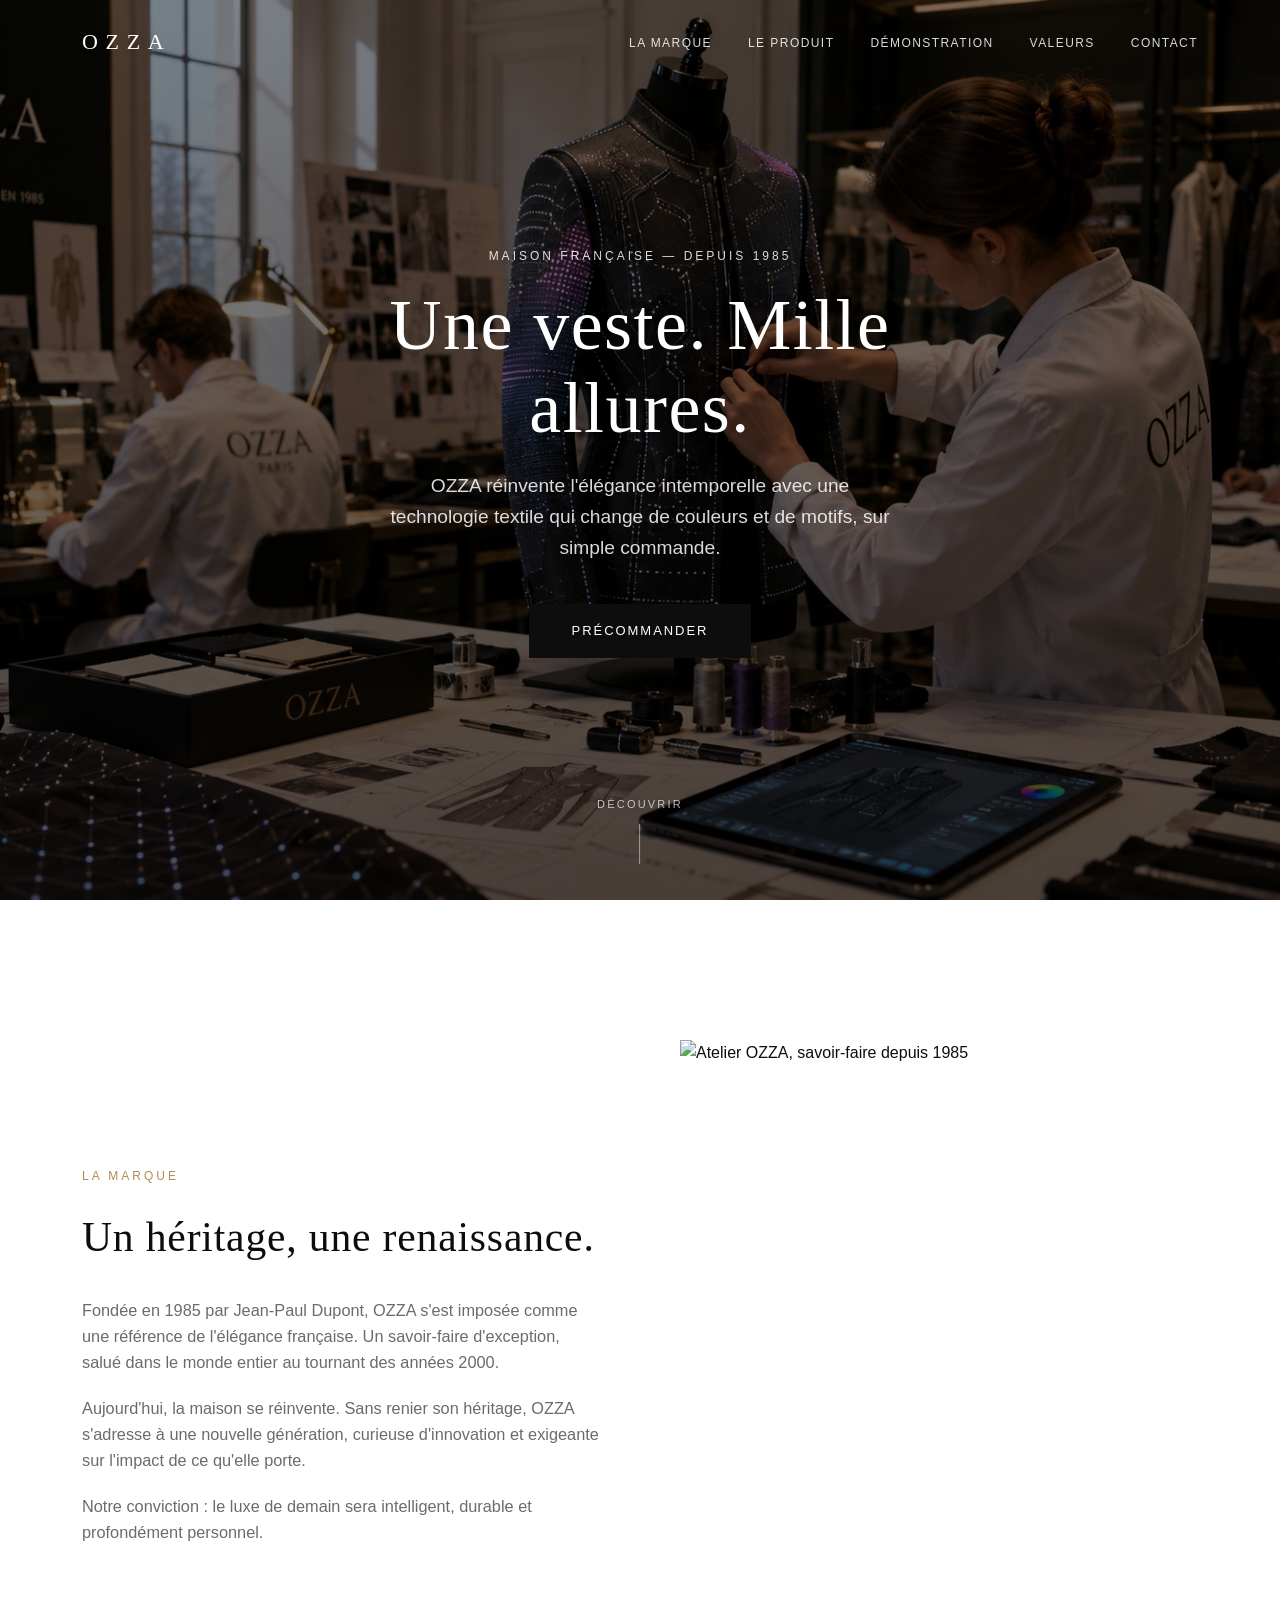
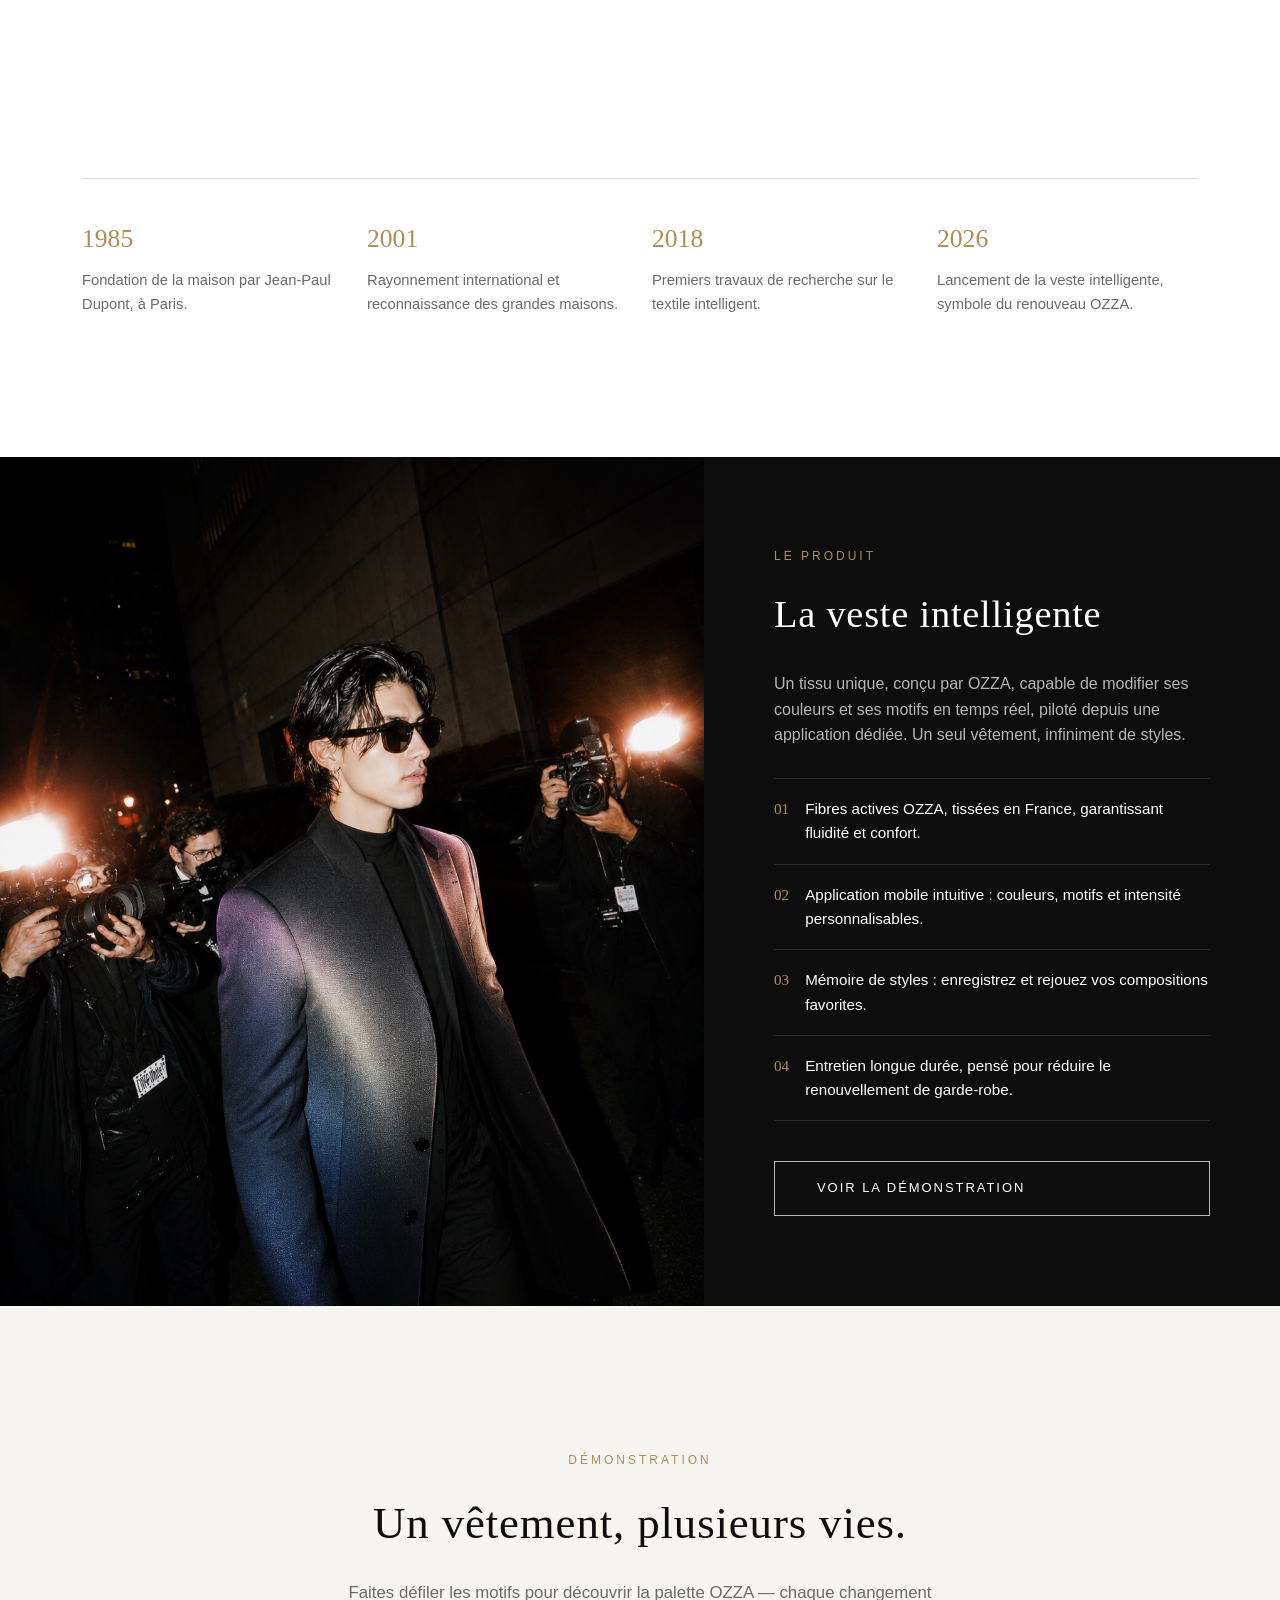
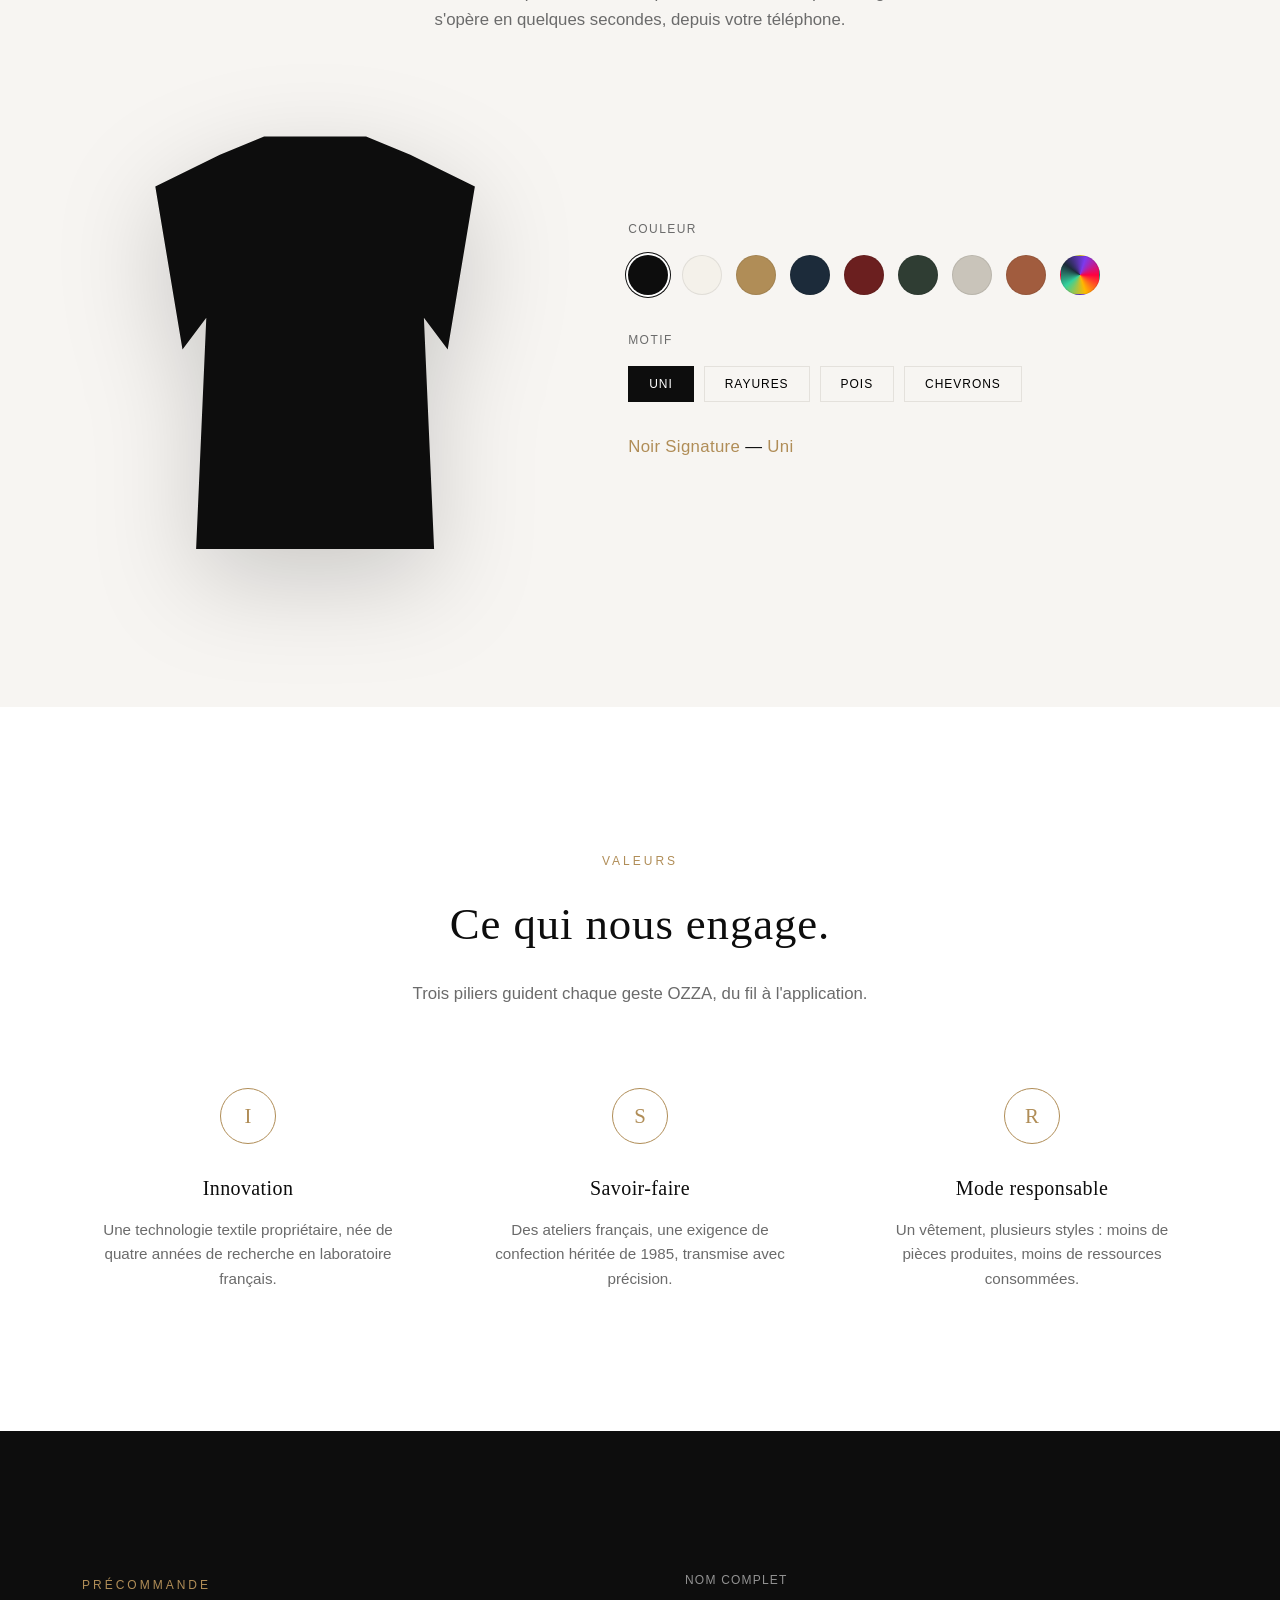
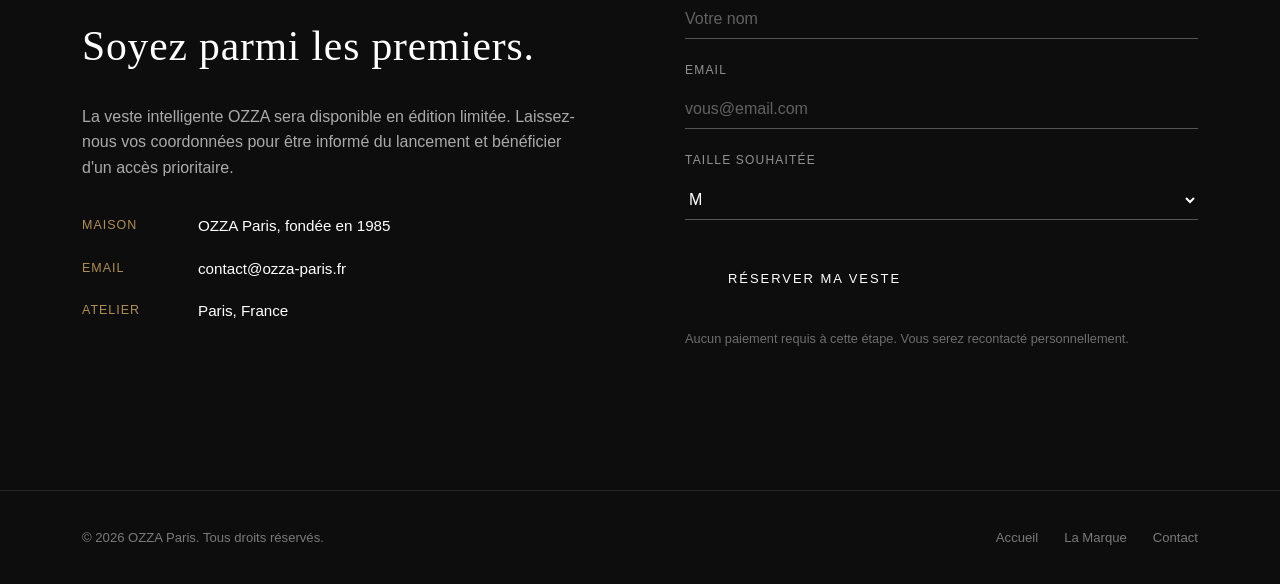
==== commit 1b396844: "Use uploaded street-style photo for the product section Replaces the product visual placeholder with" ====
--- a/index.html
+++ b/index.html
@@ -302,8 +302,7 @@
     align-items: stretch;
   }
   .product-visual {
-    /* Format recommandé : 1200x1400 (portrait), JPG, < 400 Ko */
-    background: url('https://placehold.co/1200x1400/1a1a1a/999999') center/cover no-repeat;
+    background: url('assets/product-streetstyle.jpg') center/cover no-repeat;
     min-height: 520px;
   }
   .product-info {
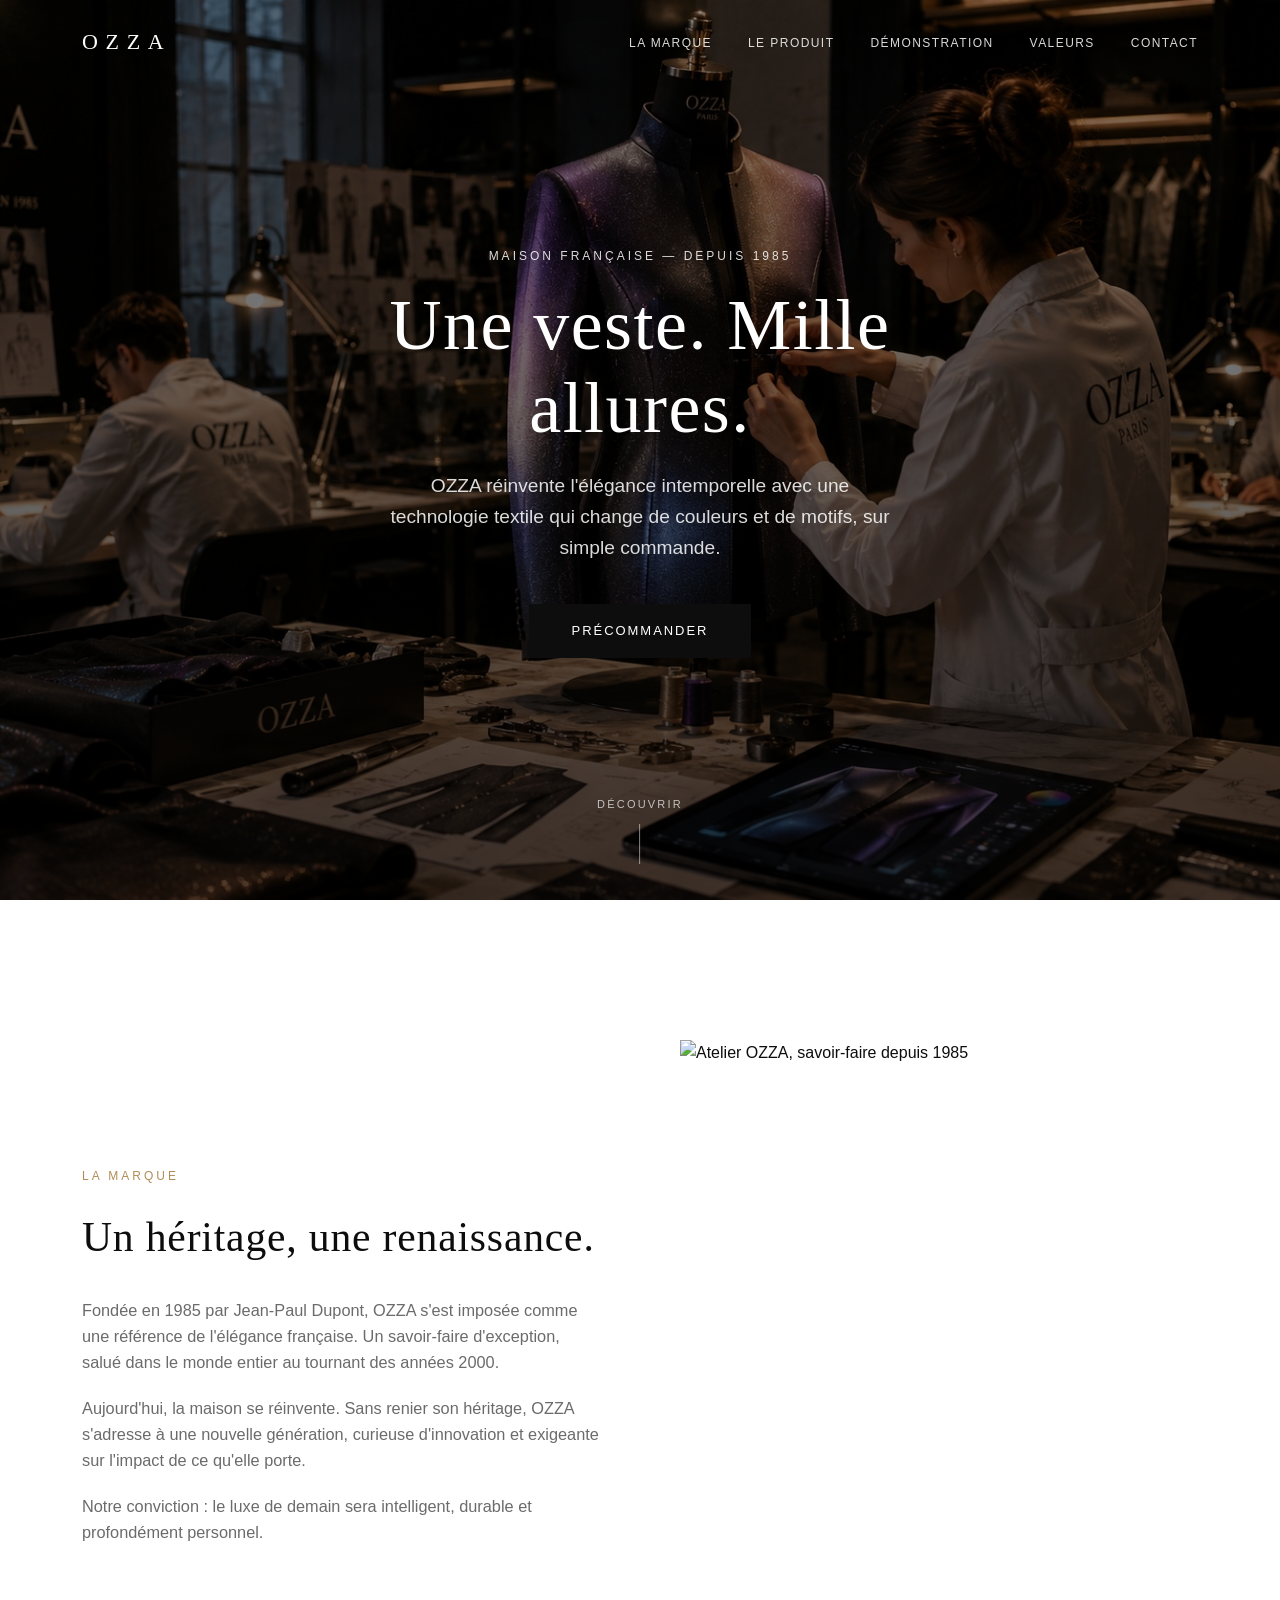
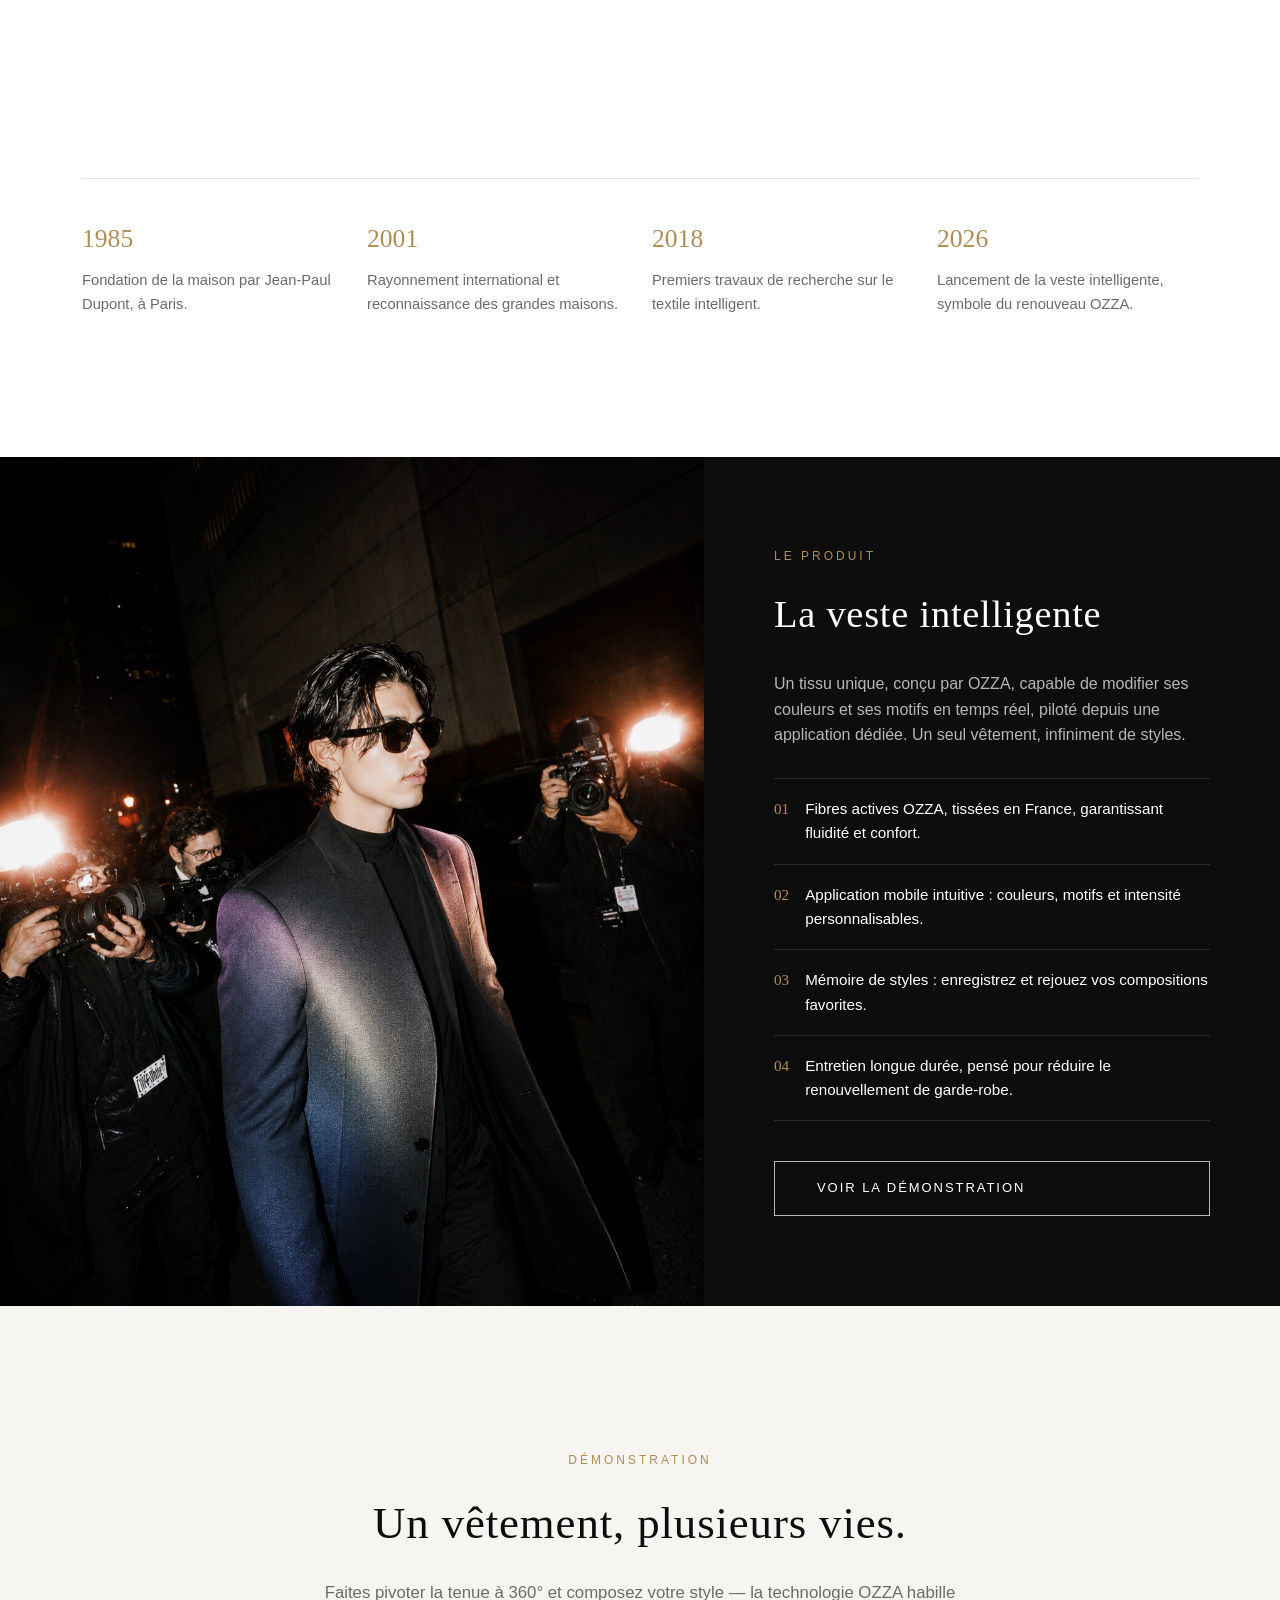
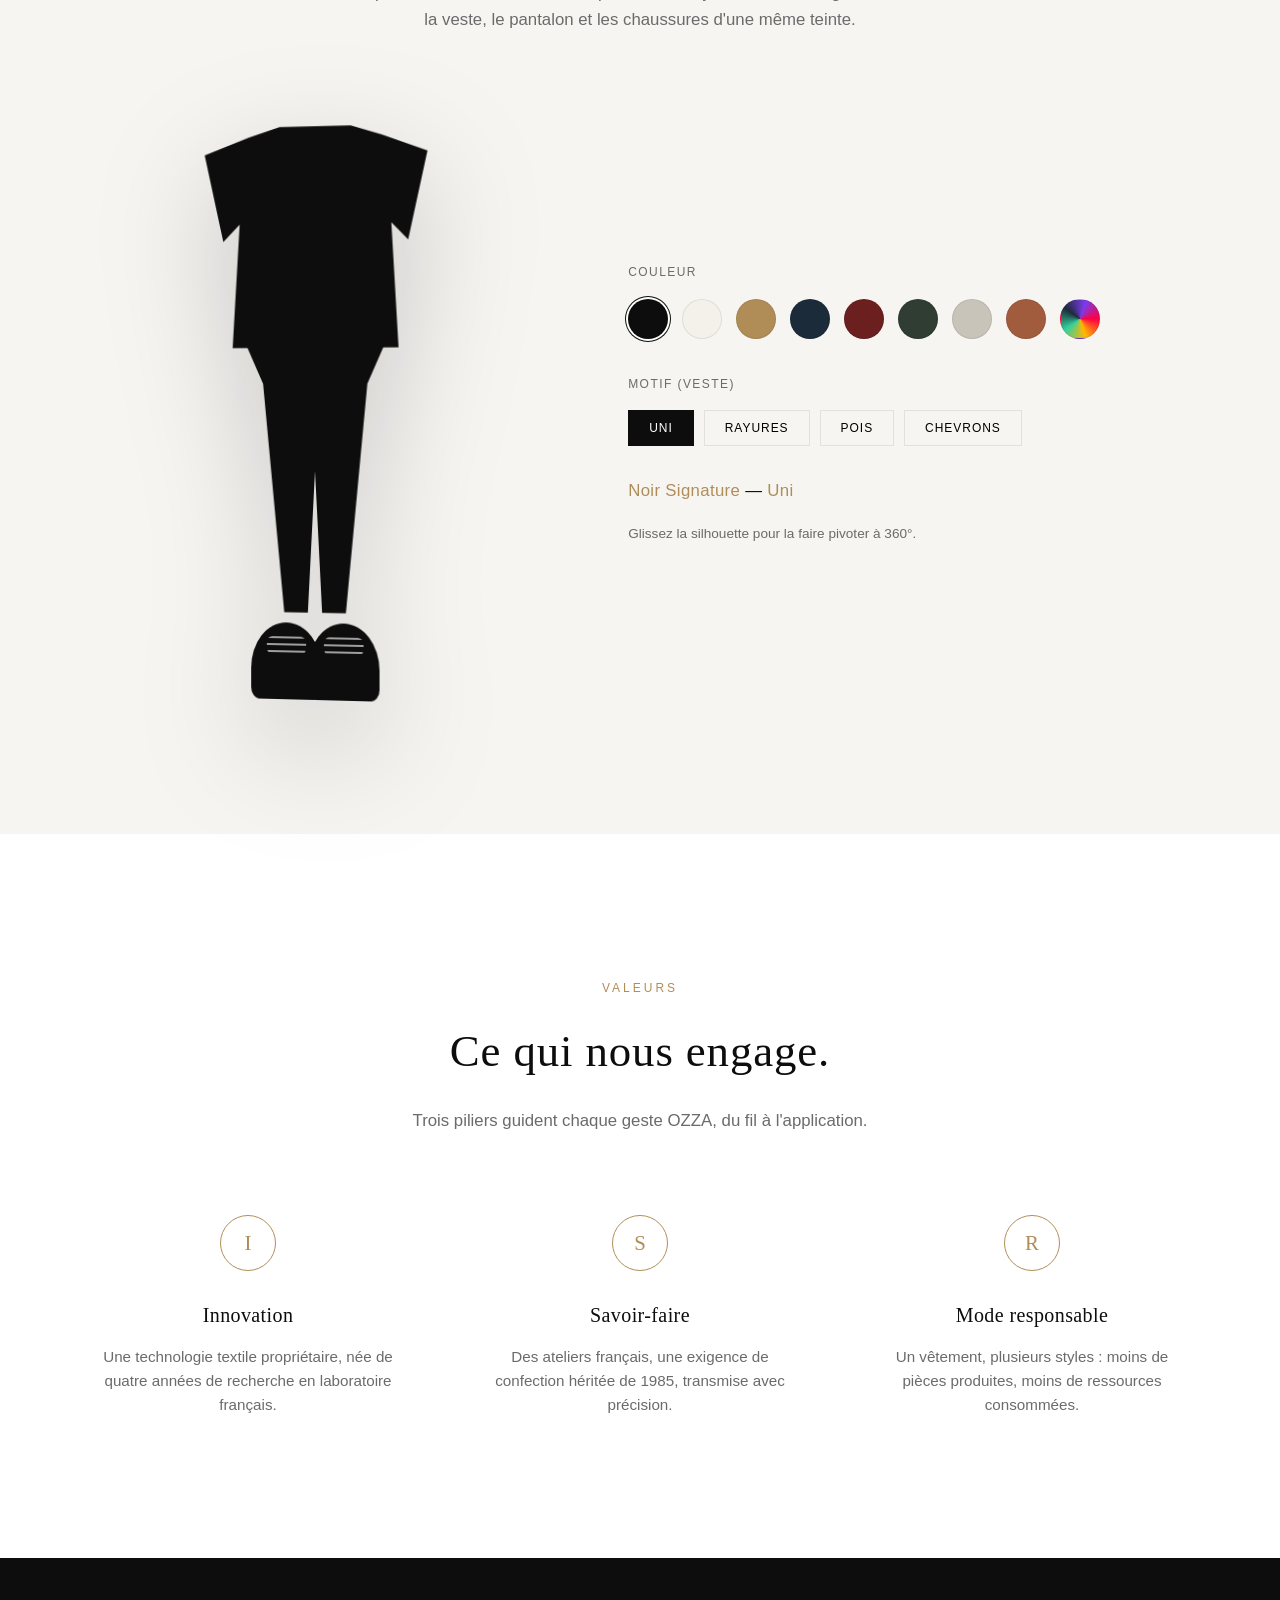
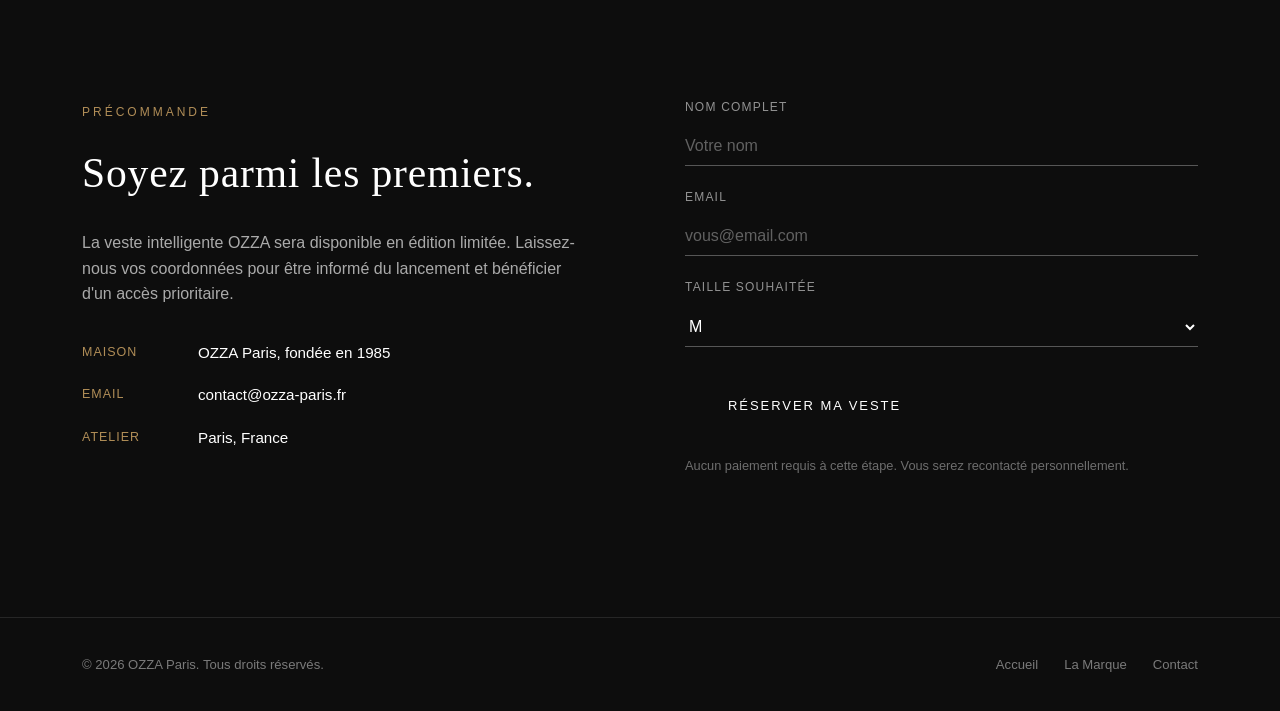
==== commit 77b4de72: "Add 360° rotatable outfit demo and update hero photo The demonstration section now shows a full outf" ====
--- a/index.html
+++ b/index.html
@@ -171,7 +171,7 @@
     color: var(--blanc);
     position: relative;
     background: linear-gradient(180deg, rgba(0,0,0,0.45) 0%, rgba(0,0,0,0.68) 100%),
-                url('assets/hero-atelier.jpg') center/cover no-repeat;
+                url('[data-uri]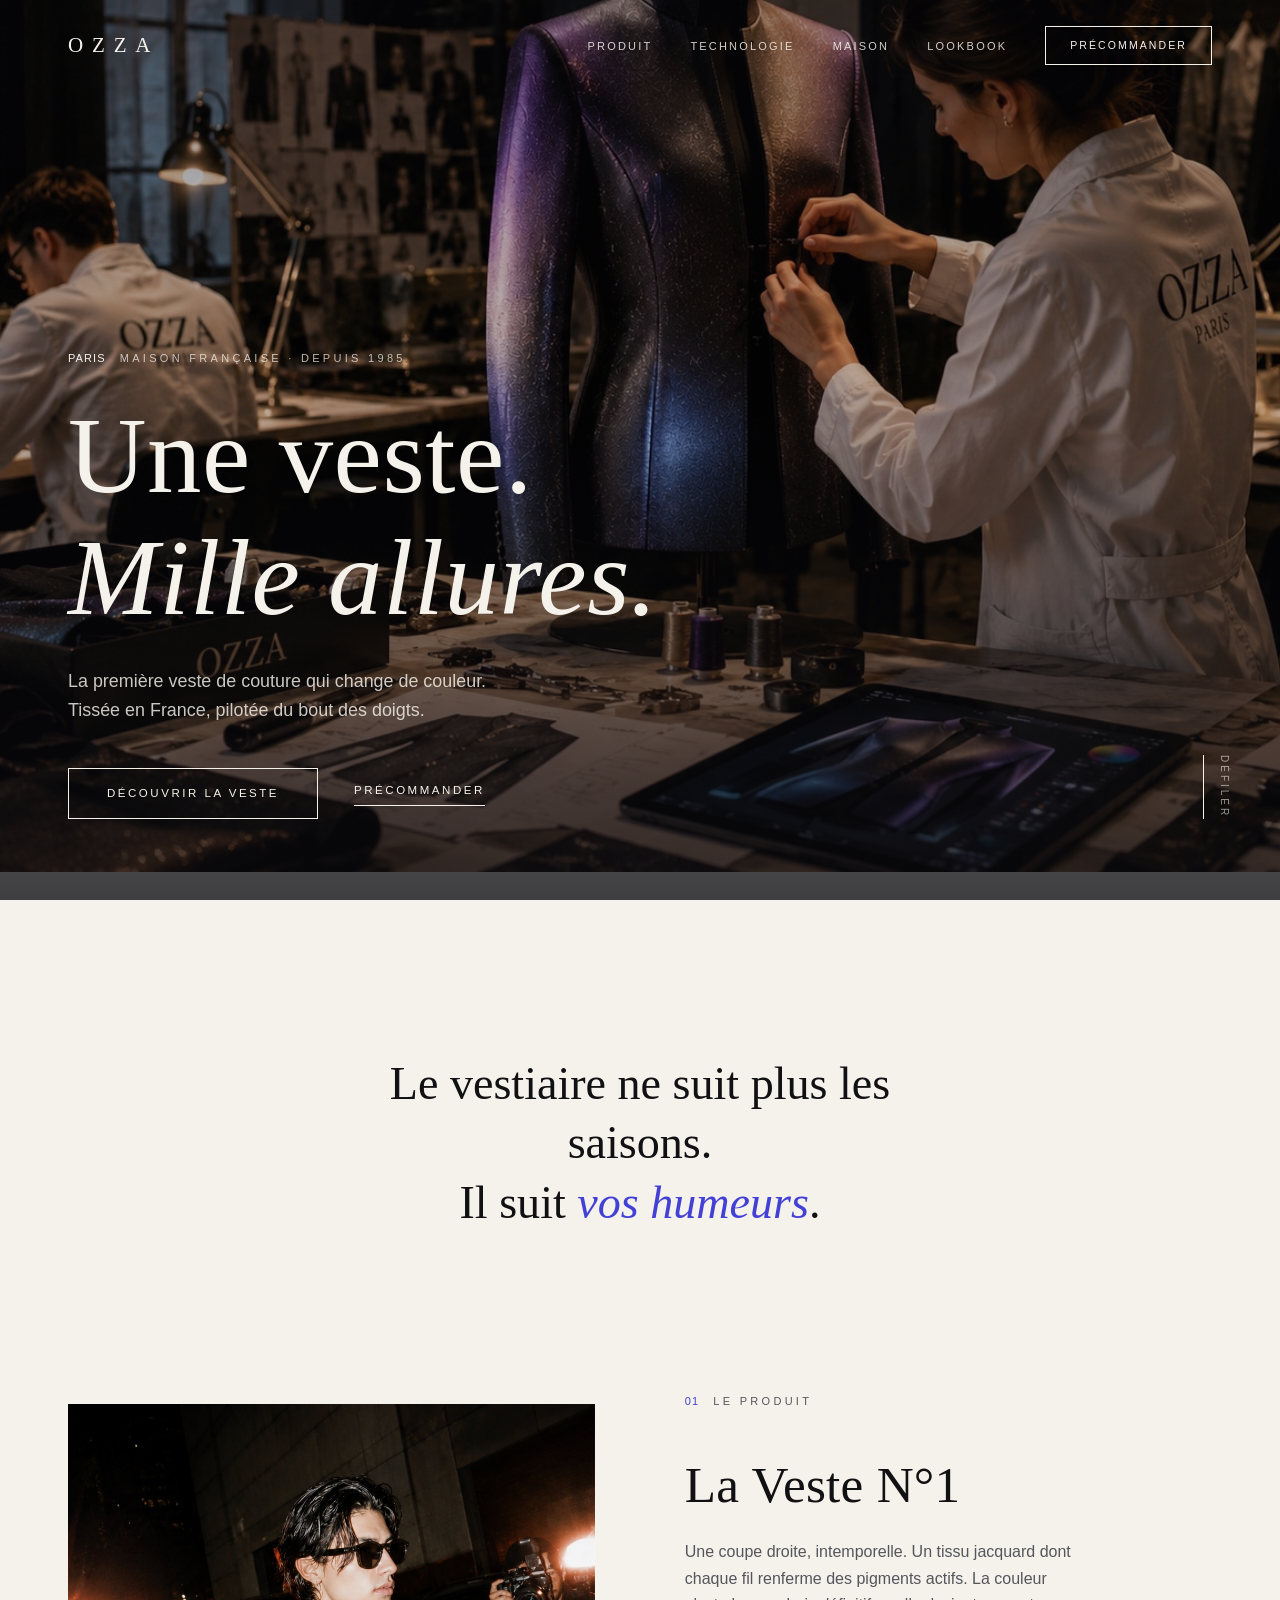
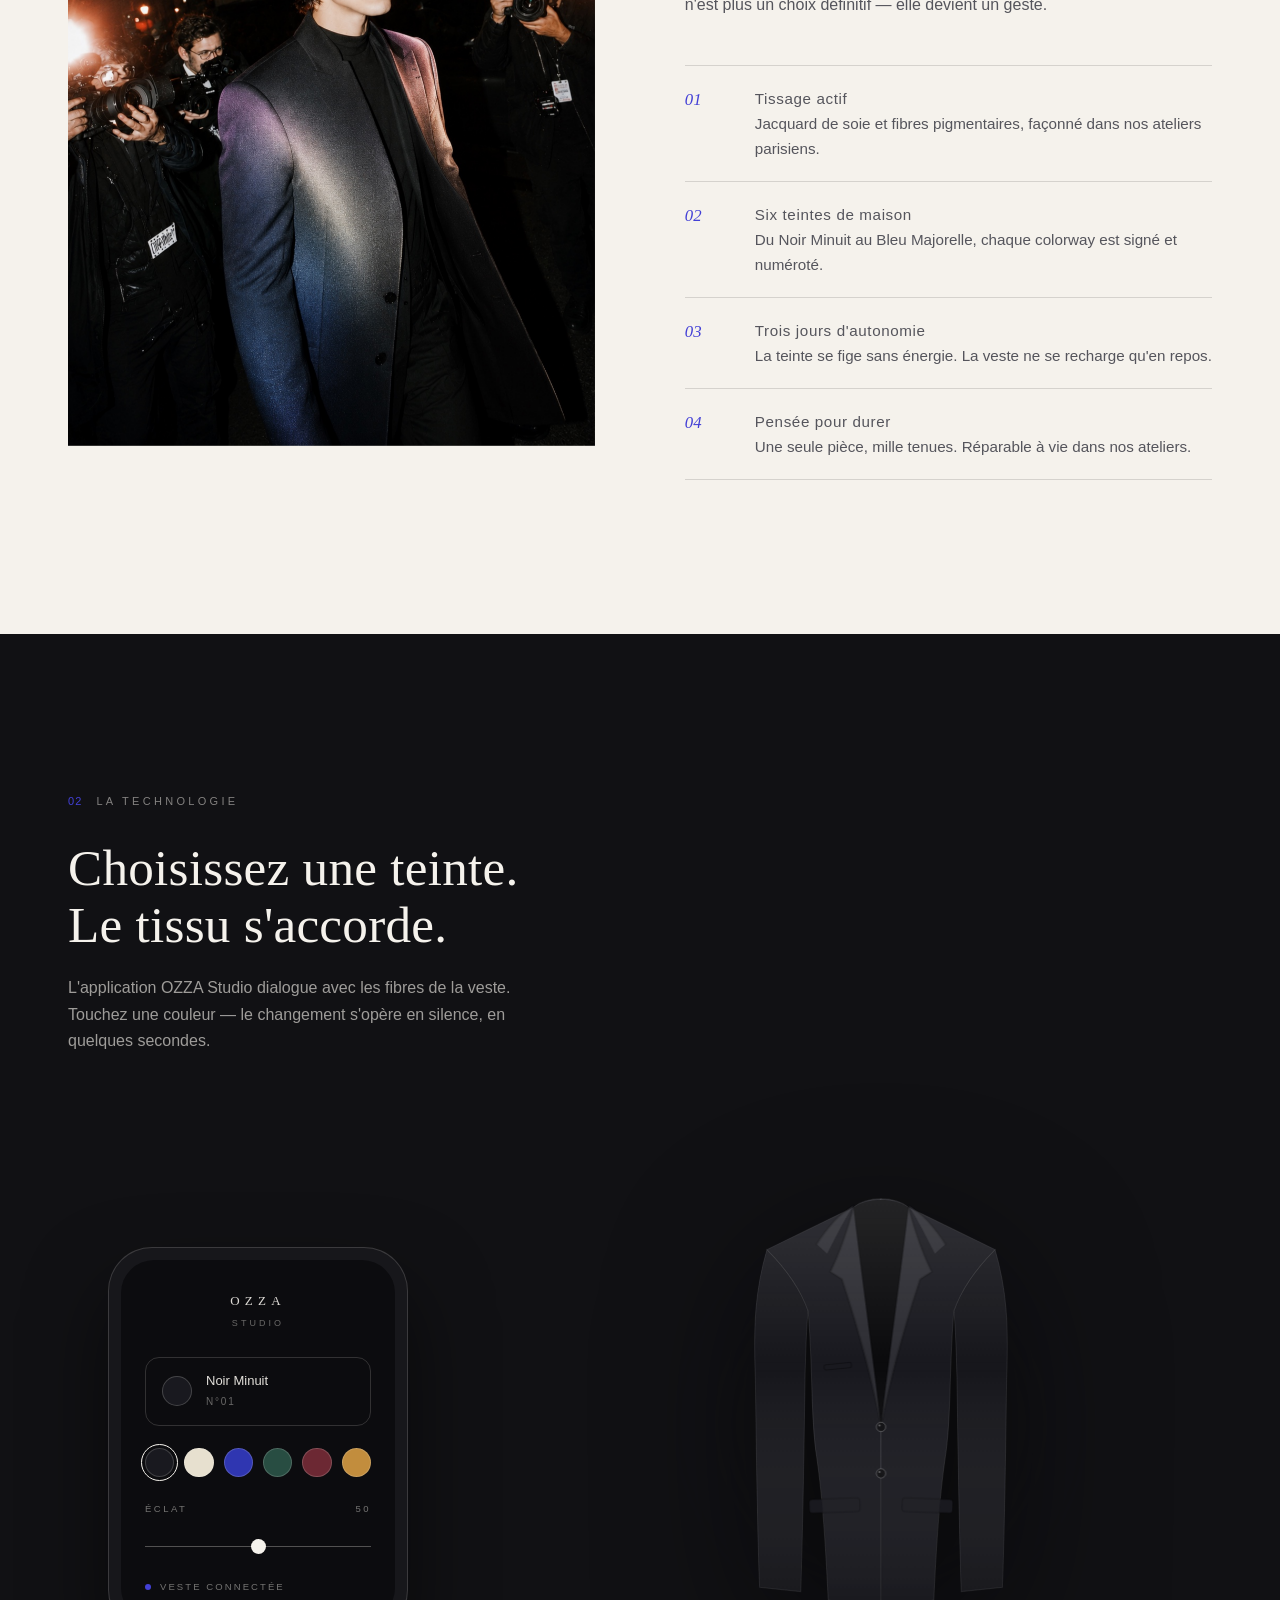
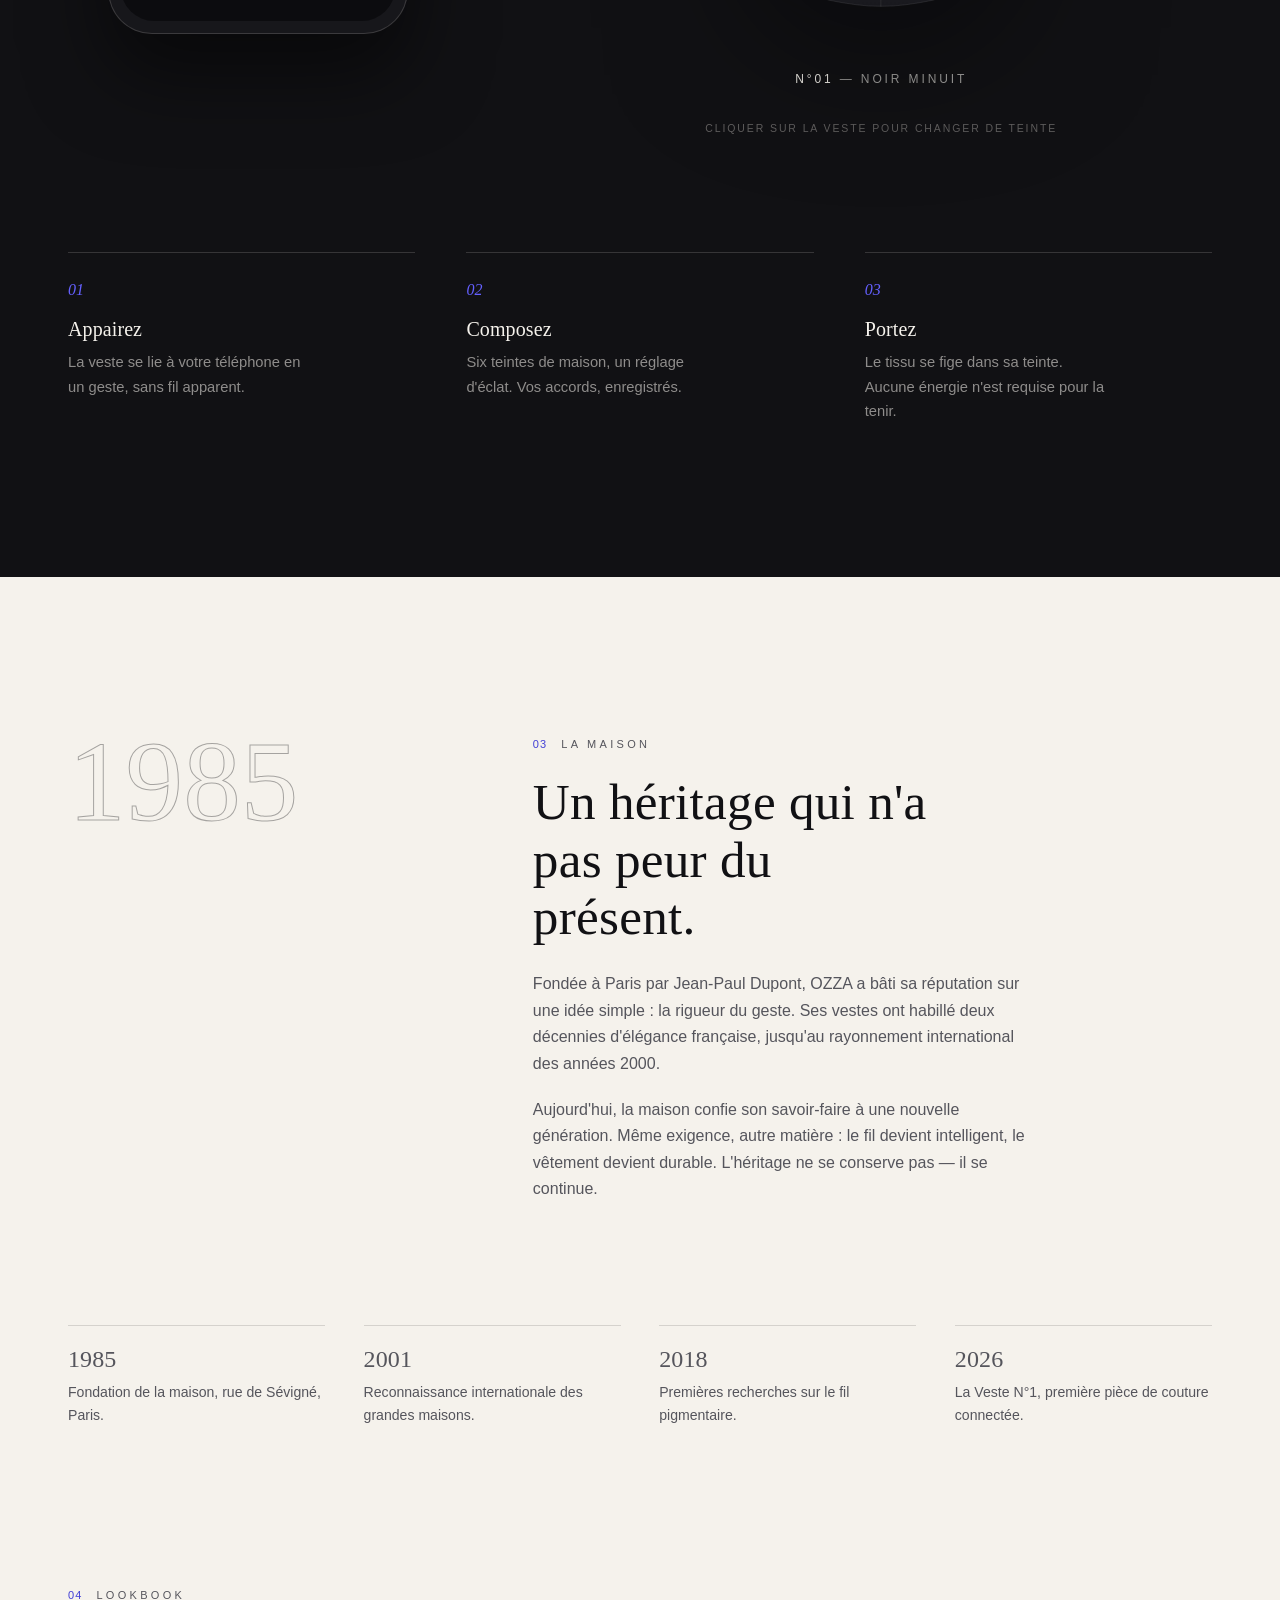
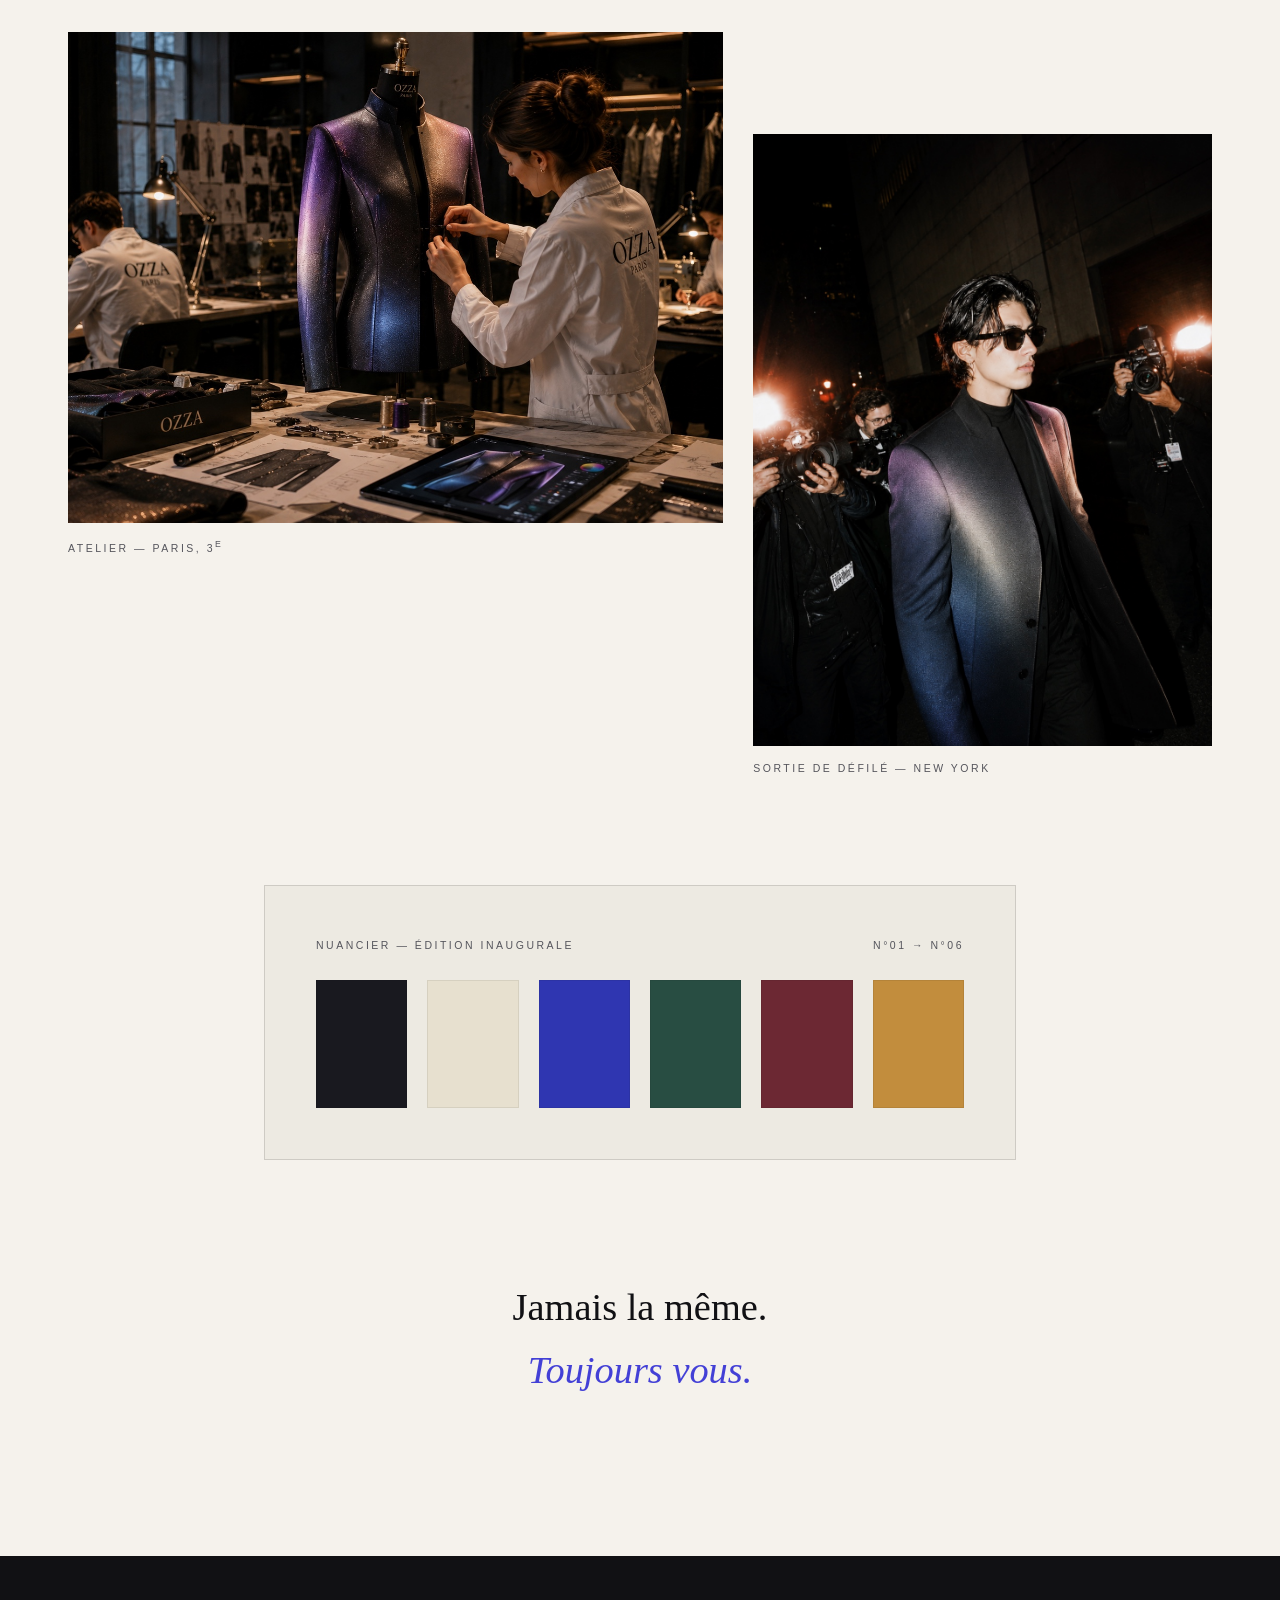
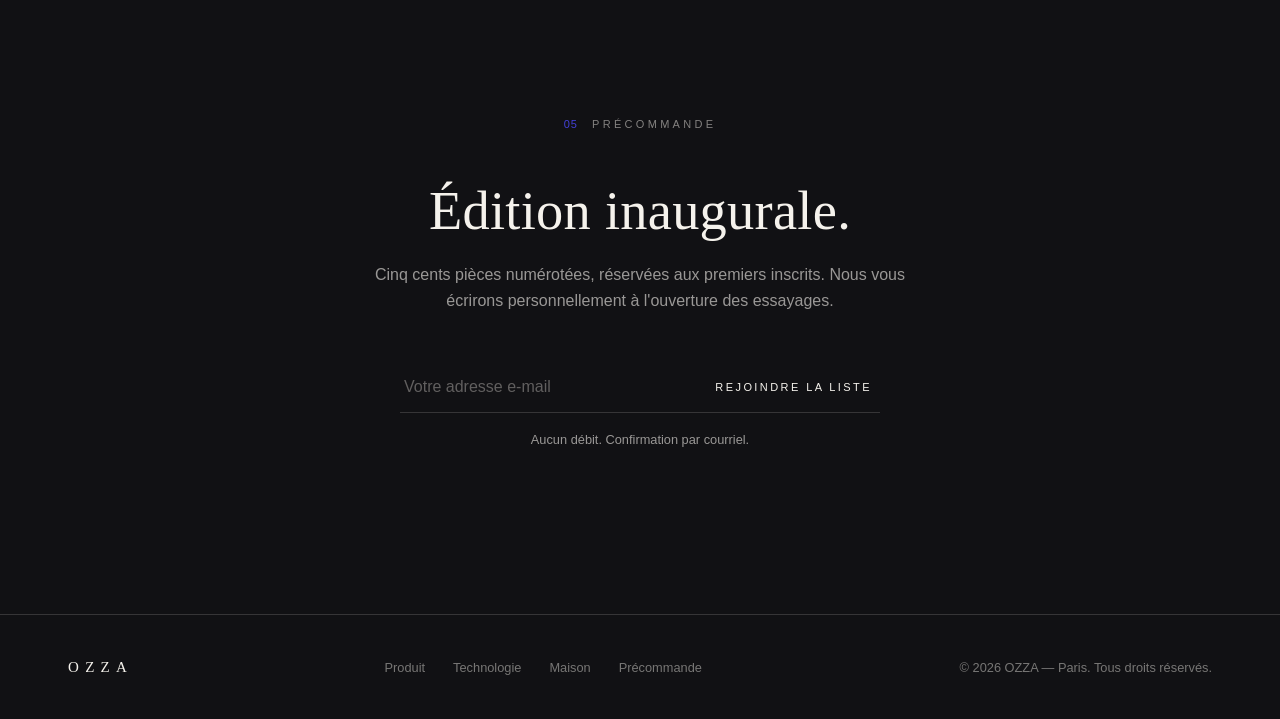
==== commit a435c0fa: "Rebuild site with refined luxury direction and tailored SVG jacket Complete redesign: editorial hero" ====
--- a/index.html
+++ b/index.html
@@ -3,694 +3,802 @@
 <head>
 <meta charset="UTF-8">
 <meta name="viewport" content="width=device-width, initial-scale=1.0">
-<title>OZZA — Maison de luxe française depuis 1985</title>
-<meta name="description" content="OZZA, maison française de textile de luxe depuis 1985. Découvrez la veste intelligente : innovation, élégance et mode responsable.">
+<title>OZZA — La veste qui change de couleur. Maison française depuis 1985.</title>
+<meta name="description" content="OZZA signe la première veste de couture qui change de couleur, pilotée depuis une application. Tissée en France. Maison fondée en 1985.">
 
 <style>
-  /* ============================================================
-     RESET & BASE
-     ============================================================ */
-  * { margin: 0; padding: 0; box-sizing: border-box; }
-
-  :root {
-    --noir: #0d0d0d;
-    --blanc: #ffffff;
-    --creme: #f7f5f2;
-    --gris: #6b6b6b;
-    --gris-clair: #e4e1dc;
-    --or: #b08d57;
-    --transition: 0.6s cubic-bezier(0.16, 1, 0.3, 1);
-  }
-
-  html { scroll-behavior: smooth; }
-
-  body {
-    font-family: 'Helvetica Neue', Helvetica, Arial, sans-serif;
-    color: var(--noir);
-    background: var(--blanc);
-    line-height: 1.6;
-    overflow-x: hidden;
-  }
-
-  h1, h2, h3 {
-    font-family: Georgia, 'Times New Roman', serif;
-    font-weight: 400;
-    letter-spacing: 0.02em;
-  }
-
-  a { text-decoration: none; color: inherit; }
-  img { max-width: 100%; display: block; }
-  ul { list-style: none; }
-
-  .container {
-    max-width: 1180px;
-    margin: 0 auto;
-    padding: 0 32px;
-  }
-
-  .eyebrow {
-    text-transform: uppercase;
-    letter-spacing: 0.25em;
-    font-size: 12px;
-    color: var(--or);
-    margin-bottom: 18px;
-    display: inline-block;
-  }
-
-  .btn {
-    display: inline-block;
-    padding: 16px 42px;
-    border: 1px solid var(--noir);
-    background: var(--noir);
-    color: var(--blanc);
-    font-size: 13px;
-    letter-spacing: 0.15em;
-    text-transform: uppercase;
-    cursor: pointer;
-    transition: all 0.4s ease;
-  }
-  .btn:hover { background: transparent; color: var(--noir); }
-
-  .btn-outline {
-    background: transparent;
-    color: var(--blanc);
-    border: 1px solid rgba(255,255,255,0.7);
-  }
-  .btn-outline:hover { background: var(--blanc); color: var(--noir); }
-
-  section { position: relative; }
-
-  /* ============================================================
-     REVEAL AU SCROLL (discret)
-     ============================================================ */
-  .reveal {
-    opacity: 0;
-    transform: translateY(28px);
-    transition: opacity 1s ease, transform 1s ease;
-  }
-  .reveal.is-visible {
-    opacity: 1;
-    transform: translateY(0);
-  }
-
-  /* ============================================================
-     NAVIGATION
-     ============================================================ */
-  .nav {
-    position: fixed;
-    top: 0; left: 0; right: 0;
-    z-index: 1000;
-    padding: 24px 0;
-    background: rgba(255,255,255,0);
-    transition: background 0.4s ease, padding 0.4s ease, box-shadow 0.4s ease;
-  }
-  .nav.scrolled {
-    background: rgba(255,255,255,0.92);
-    backdrop-filter: saturate(180%) blur(12px);
-    padding: 14px 0;
-    box-shadow: 0 1px 0 rgba(0,0,0,0.06);
-  }
-  .nav .container {
-    display: flex;
-    align-items: center;
-    justify-content: space-between;
-  }
-  .logo {
-    font-family: Georgia, serif;
-    font-size: 22px;
-    letter-spacing: 0.35em;
-    color: var(--blanc);
-    transition: color 0.4s ease;
-  }
-  .nav.scrolled .logo { color: var(--noir); }
-
-  .nav-links {
-    display: flex;
-    gap: 36px;
-  }
-  .nav-links a {
-    font-size: 12px;
-    letter-spacing: 0.12em;
-    text-transform: uppercase;
-    color: rgba(255,255,255,0.85);
-    transition: color 0.4s ease, opacity 0.3s ease;
-    position: relative;
-  }
-  .nav.scrolled .nav-links a { color: var(--noir); }
-  .nav-links a:hover { opacity: 0.6; }
-
-  .nav-toggle {
-    display: none;
-    width: 26px; height: 20px;
-    position: relative;
-    cursor: pointer;
-    background: none;
-    border: none;
-    z-index: 1100;
-  }
-  .nav-toggle span {
-    position: absolute; left: 0; width: 100%; height: 1px;
-    background: var(--blanc);
-    transition: all 0.35s ease;
-  }
-  .nav.scrolled .nav-toggle span { background: var(--noir); }
-  .nav-toggle span:nth-child(1) { top: 0; }
-  .nav-toggle span:nth-child(2) { top: 9px; }
-  .nav-toggle span:nth-child(3) { top: 18px; }
-
-  /* ============================================================
-     1. ACCUEIL / HERO
-     ============================================================ */
-  .hero {
-    height: 100vh;
-    min-height: 640px;
-    display: flex;
-    align-items: center;
-    justify-content: center;
-    text-align: center;
-    color: var(--blanc);
-    position: relative;
-    background: linear-gradient(180deg, rgba(0,0,0,0.45) 0%, rgba(0,0,0,0.68) 100%),
-                url('[data-uri]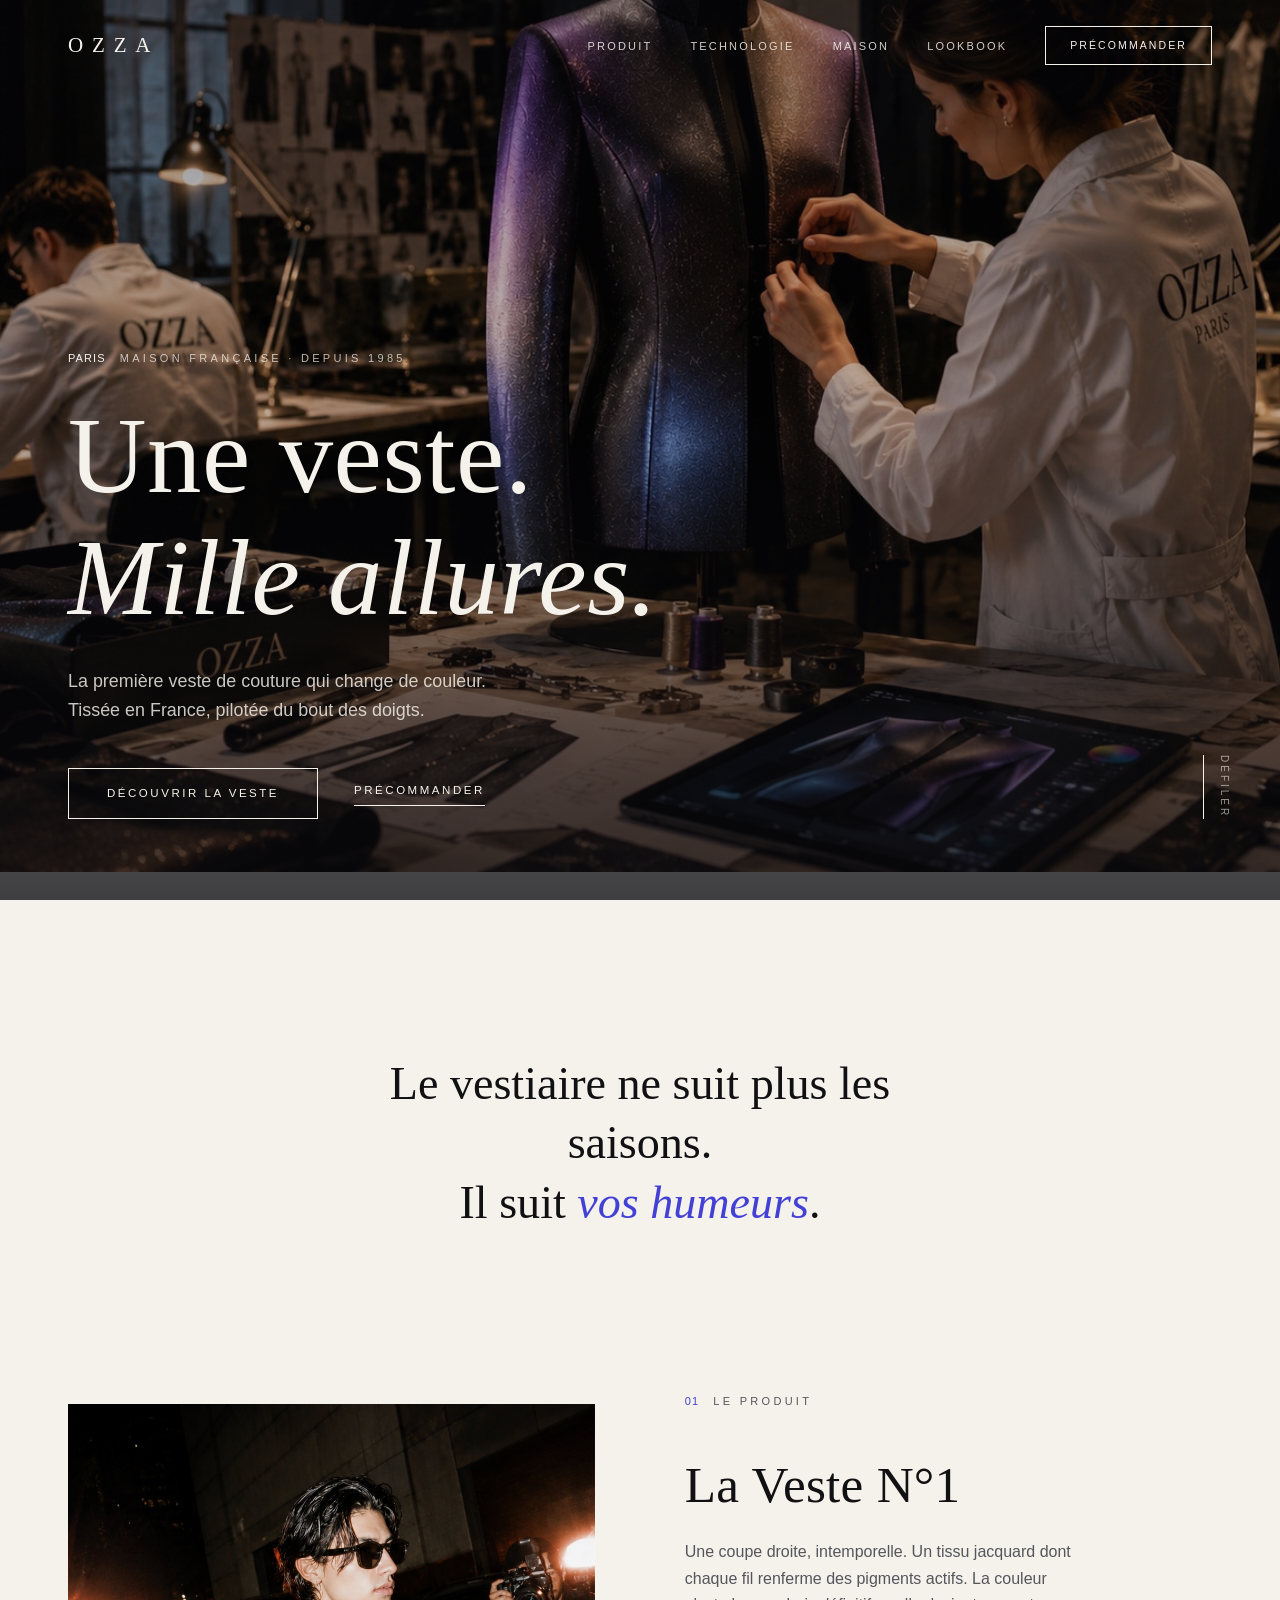
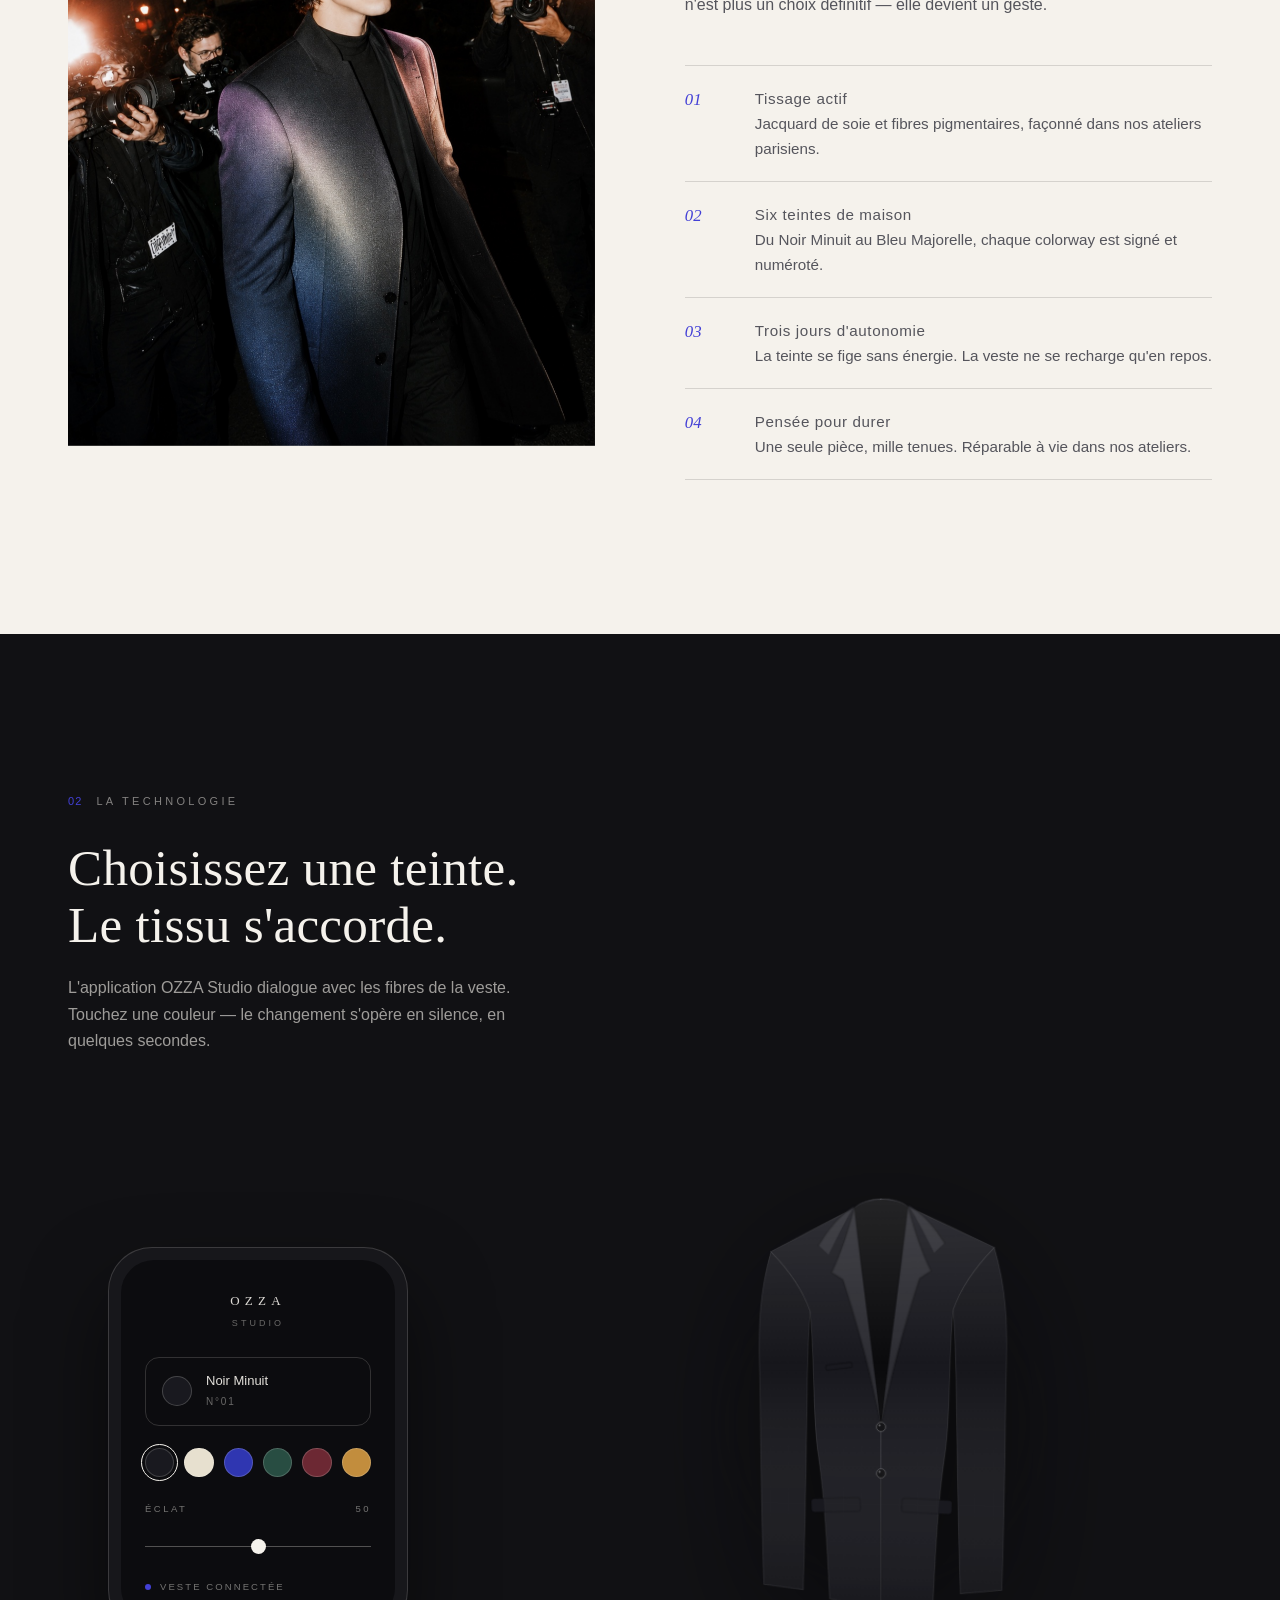
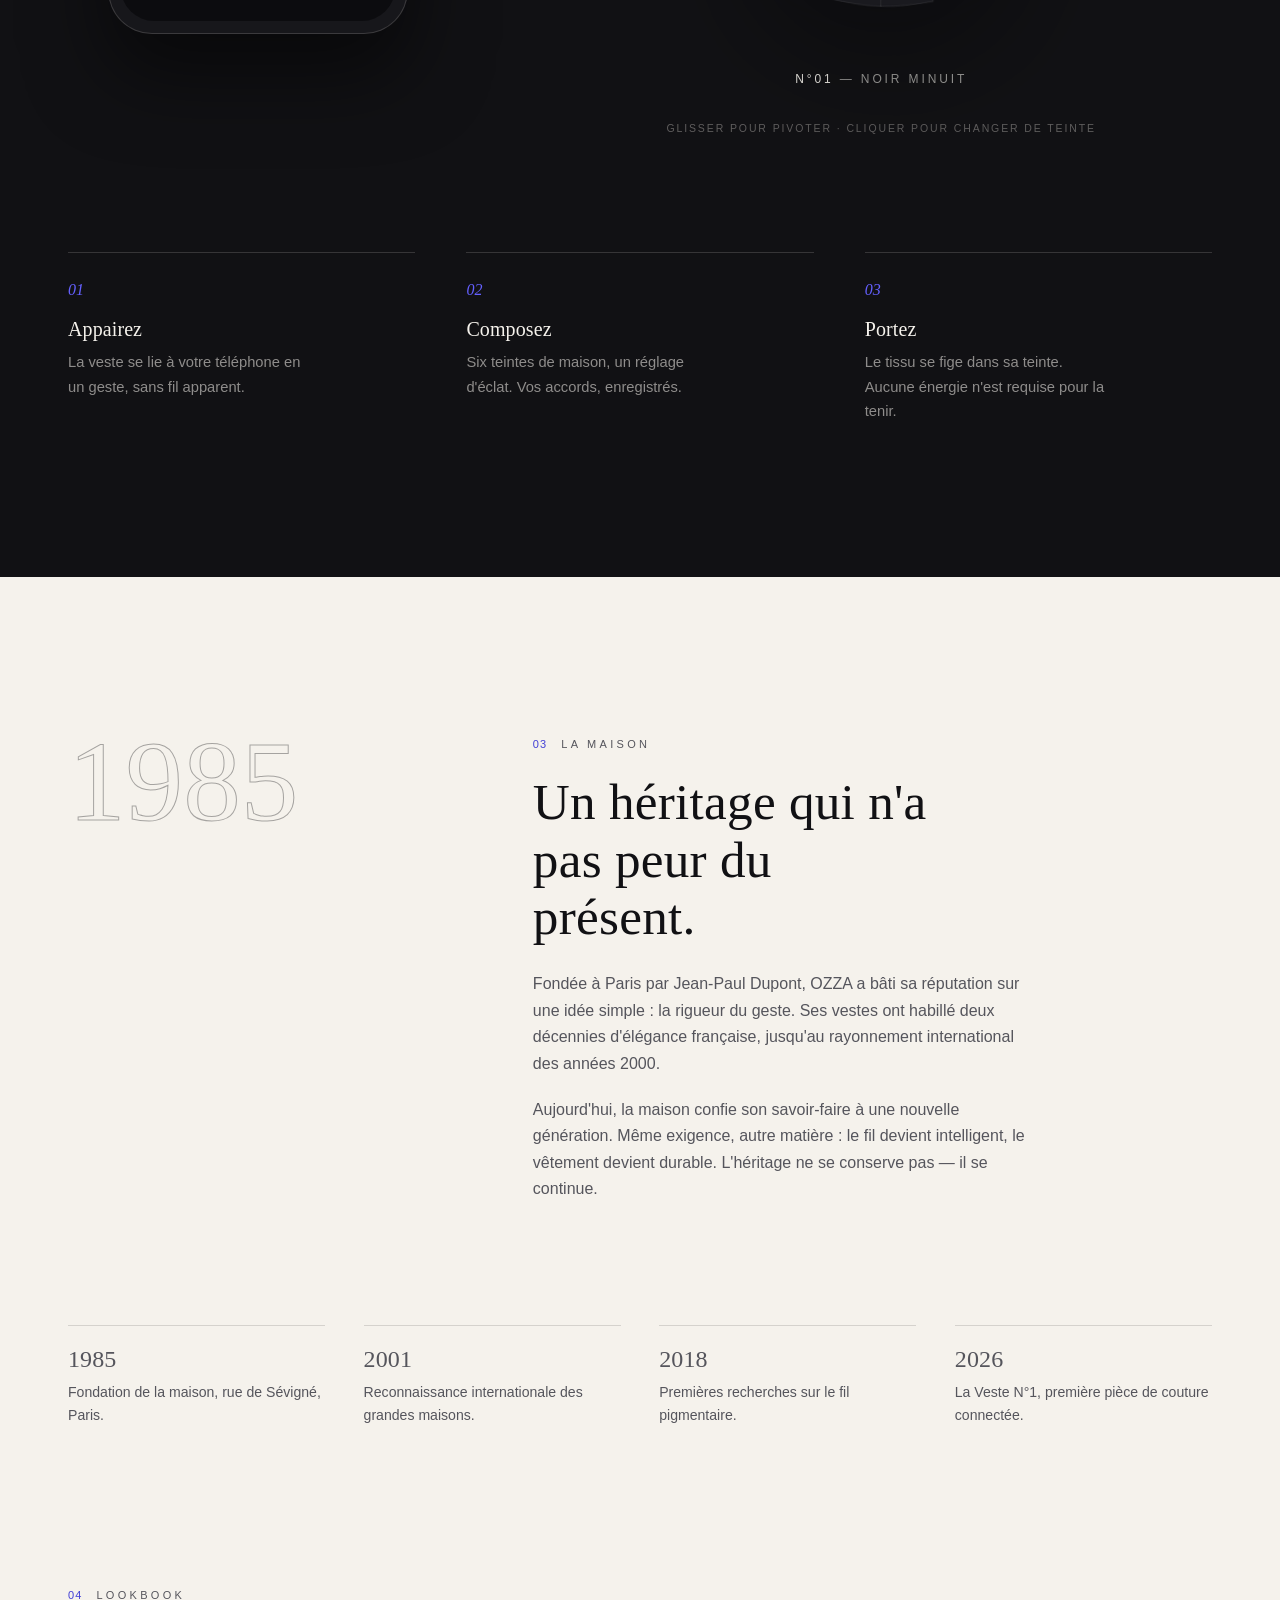
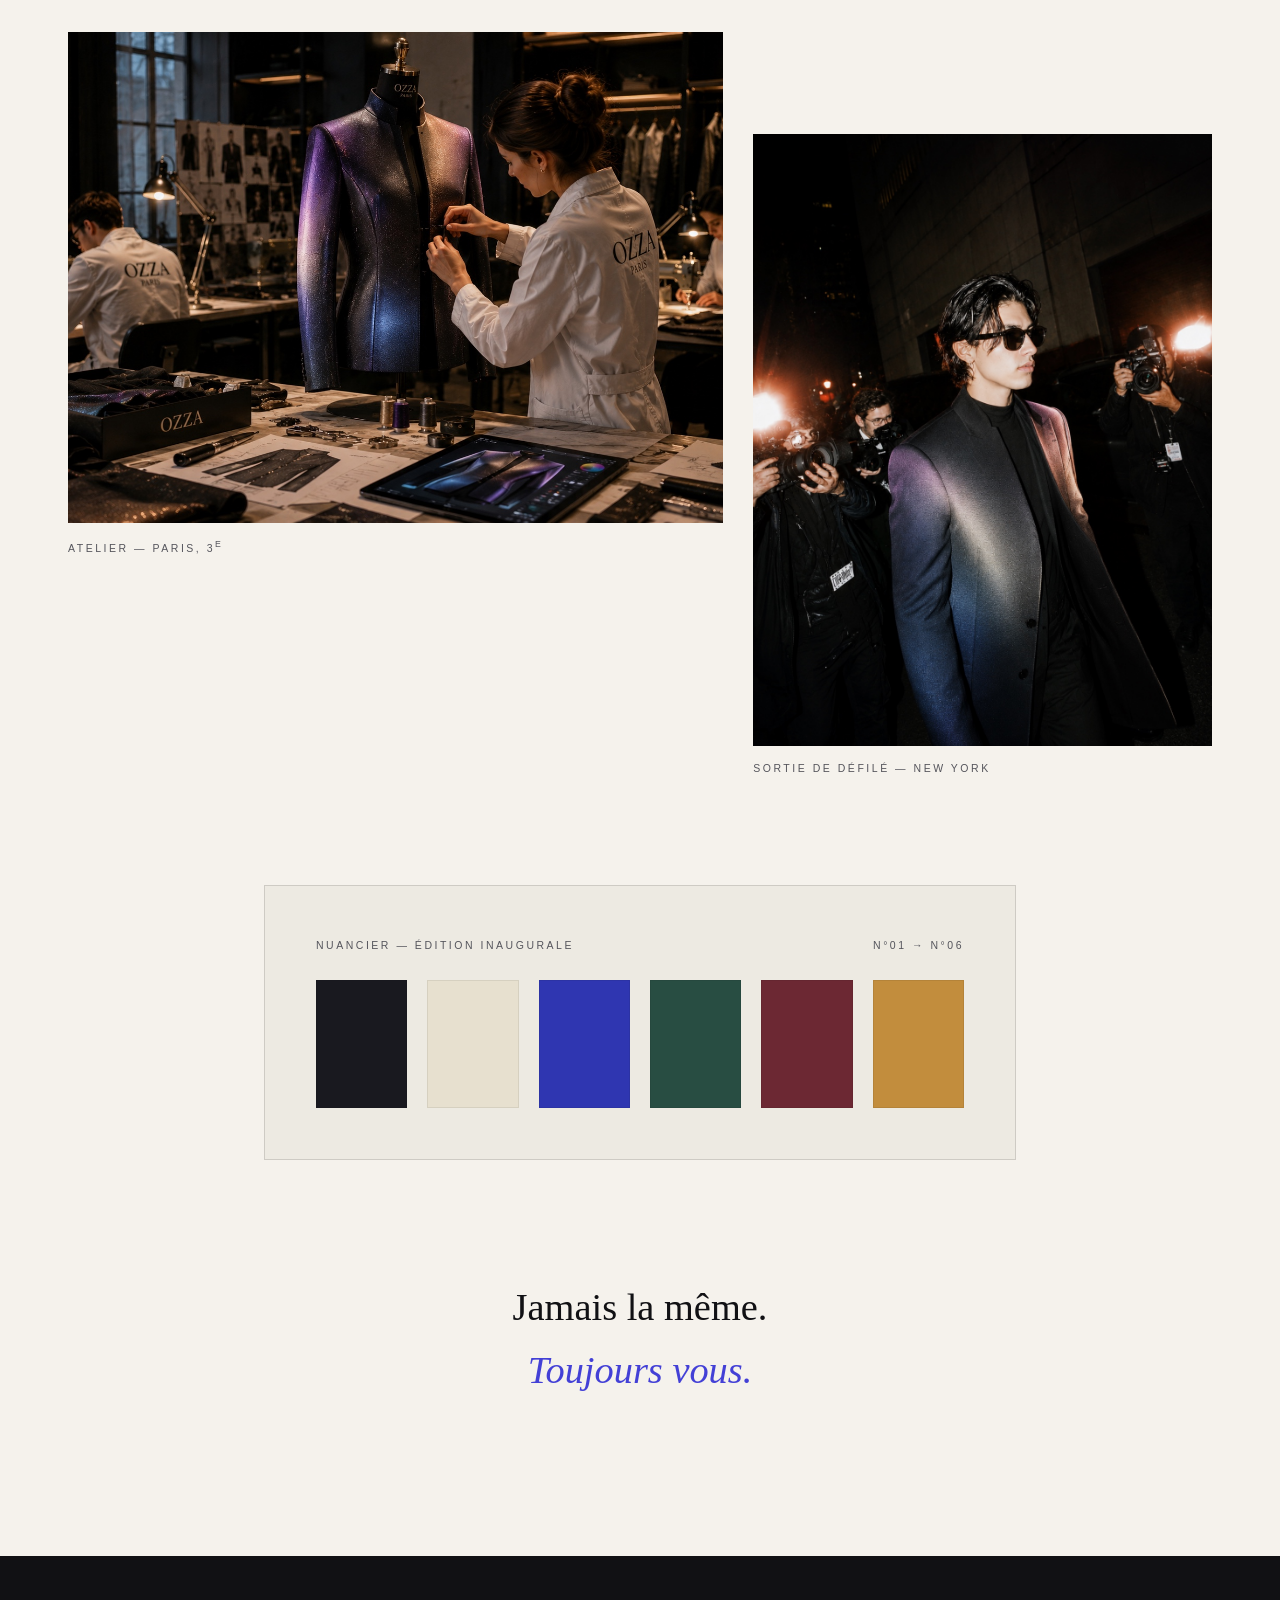
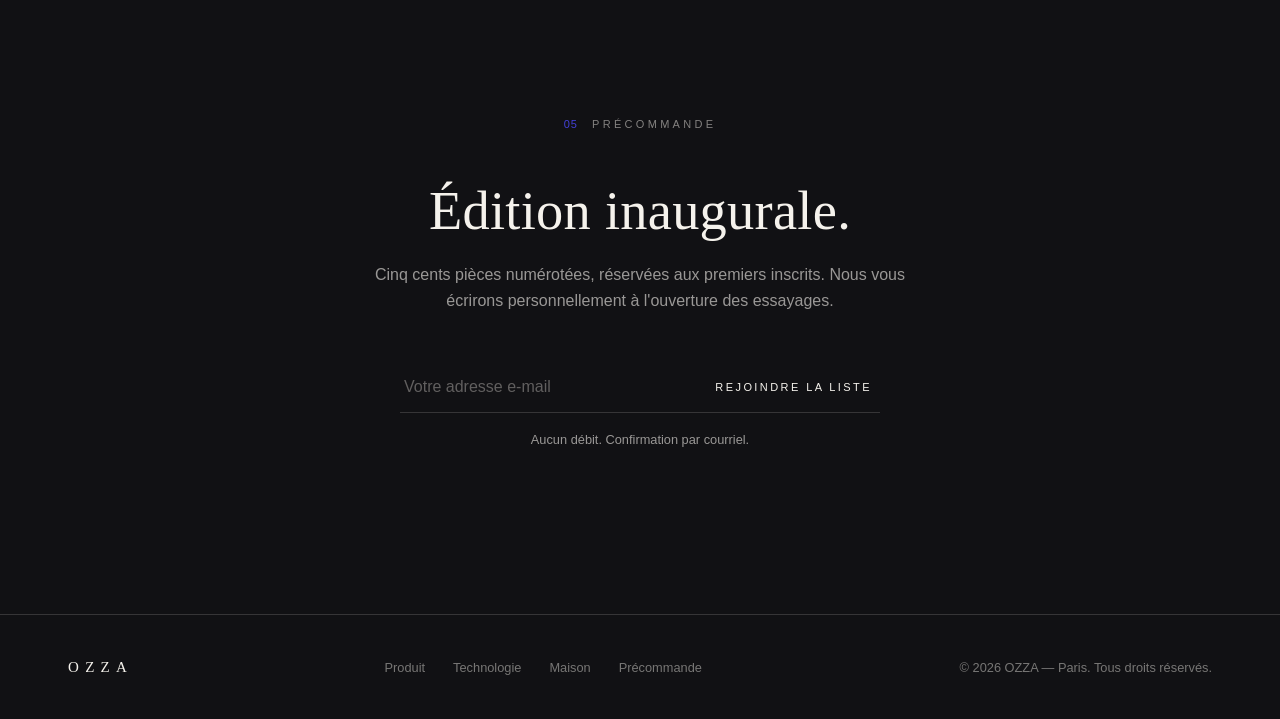
==== commit 1cdb502e: "Make the jacket rotatable 360° with a tailored back face The configurator jacket now lives on a CSS " ====
--- a/index.html
+++ b/index.html
@@ -552,15 +552,31 @@
   transition: background .6s var(--ease);
   pointer-events: none;
 }
+/* Scène 3D : la veste pivote sur elle-même (recto / verso) */
+.jacket3d {
+  width: min(100%, 380px);
+  perspective: 1600px;
+  cursor: grab;
+  touch-action: pan-y; /* le glisser horizontal pivote, le vertical défile */
+  outline: none;
+}
+.jacket3d:active { cursor: grabbing; }
+.jacket-card {
+  position: relative;
+  width: 100%;
+  aspect-ratio: 360 / 470;
+  transform-style: preserve-3d;
+  transform: rotateY(var(--ry, -18deg));
+}
 .jacket {
-  width: min(100%, 380px);
-  height: auto;
-  cursor: pointer;
+  position: absolute;
+  inset: 0;
+  width: 100%;
+  height: 100%;
+  backface-visibility: hidden;
   filter: drop-shadow(0 40px 70px rgba(0,0,0,.55));
-  transition: transform .6s var(--ease);
-  --jkt-l: 0%;
-}
-.jacket:hover { transform: translateY(-6px); }
+}
+.jacket-back { transform: rotateY(180deg); }
 .jacket .fill { fill: var(--jkt); transition: fill .6s var(--ease); }
 .jacket-caption {
   font-size: 12px;
@@ -924,12 +940,15 @@
         </div>
       </div>
 
-      <!-- La veste : SVG cousu main, recolorable -->
+      <!-- La veste : SVG cousu main, recolorable, pivotable à 360° -->
       <div class="jacket-wrap rv" style="--d:.15s">
         <div class="jacket-glow"></div>
 
-        <svg class="jacket" id="jacket" viewBox="0 0 360 470" role="img"
-             aria-label="Veste OZZA — cliquer pour changer de teinte" tabindex="0">
+        <div class="jacket3d" id="jacketStage" tabindex="0" role="img"
+             aria-label="Veste OZZA en rotation — glisser pour pivoter, cliquer pour changer de teinte">
+        <div class="jacket-card" id="jacketCard">
+
+        <svg class="jacket" id="jacket" viewBox="0 0 360 470" aria-hidden="true">
           <defs>
             <!-- Modelé général : lumière en haut, ombre en bas -->
             <linearGradient id="shade" x1="0" y1="0" x2="0" y2="1">
@@ -1059,8 +1078,45 @@
           </g>
         </svg>
 
+        <!-- Dos de la veste (mêmes gabarits, détails dos) -->
+        <svg class="jacket jacket-back" viewBox="0 0 360 470" aria-hidden="true">
+          <g stroke="rgba(255,255,255,.09)" stroke-width="1">
+            <use href="#sleeveL" class="fill"/>
+            <use href="#sleeveL" class="fill" transform="translate(360,0) scale(-1,1)"/>
+            <use href="#torsoL"  class="fill"/>
+            <use href="#torsoL"  class="fill" transform="translate(360,0) scale(-1,1)"/>
+          </g>
+          <g fill="#000" opacity=".08">
+            <use href="#sleeveL"/>
+            <use href="#sleeveL" transform="translate(360,0) scale(-1,1)"/>
+          </g>
+          <g stroke="rgba(0,0,0,.14)" stroke-width="1" fill="none">
+            <path d="M72,100 C92,120 104,138 111,158"/>
+            <path d="M288,100 C268,120 256,138 249,158"/>
+          </g>
+          <!-- Col vu de dos -->
+          <path class="fill" stroke="rgba(0,0,0,.22)" stroke-width="1"
+                d="M150,50 C161,44 199,44 210,50 L205,68 C194,61 166,61 155,68 Z"/>
+          <path fill="#000" opacity=".1"
+                d="M150,50 C161,44 199,44 210,50 L205,68 C194,61 166,61 155,68 Z"/>
+          <!-- Couture centrale dos + empiècement + fentes -->
+          <g stroke="rgba(0,0,0,.2)" stroke-width="1" fill="none">
+            <path d="M180,68 L180,437"/>
+            <path d="M116,134 C150,148 210,148 244,134"/>
+            <path d="M147,438 L150,396"/>
+            <path d="M213,438 L210,396"/>
+          </g>
+          <!-- Modelé global -->
+          <g clip-path="url(#jacketClip)">
+            <rect x="0" y="0" width="360" height="470" fill="url(#shade)"/>
+          </g>
+        </svg>
+
+        </div><!-- /jacket-card -->
+        </div><!-- /jacket3d -->
+
         <p class="jacket-caption"><b id="capRef">N°01</b> — <span id="capName">Noir Minuit</span></p>
-        <p class="jacket-hint">Cliquer sur la veste pour changer de teinte</p>
+        <p class="jacket-hint">Glisser pour pivoter · cliquer pour changer de teinte</p>
       </div>
     </div>
 
@@ -1274,14 +1330,58 @@
   setColor(current, false);
 });
 
-/* Cliquer la veste fait défiler les teintes */
-jacket.addEventListener('click', () => setColor((current + 1) % colorways.length));
-jacket.addEventListener('keydown', e => {
+/* ----- Rotation 360° : glisser pour pivoter, repos = rotation lente ----- */
+const stage = document.getElementById('jacketStage');
+const card  = document.getElementById('jacketCard');
+
+let ry = -18;            /* angle courant (degrés) */
+let dragging = false;
+let startX = 0, startRy = 0, moved = 0;
+let idleAt = 0;          /* reprise de la rotation auto après interaction */
+
+const applyRy = () => card.style.setProperty('--ry', ry.toFixed(2) + 'deg');
+applyRy();
+
+stage.addEventListener('pointerdown', e => {
+  dragging = true; moved = 0;
+  startX = e.clientX; startRy = ry;
+  stage.setPointerCapture(e.pointerId);
+});
+stage.addEventListener('pointermove', e => {
+  if (!dragging) return;
+  const dx = e.clientX - startX;
+  moved = Math.max(moved, Math.abs(dx));
+  ry = startRy + dx * .5;
+  applyRy();
+});
+const endDrag = () => {
+  if (!dragging) return;
+  dragging = false;
+  idleAt = performance.now() + 3000;
+  /* un simple clic (sans glisser) change la teinte */
+  if (moved < 6) setColor((current + 1) % colorways.length);
+};
+stage.addEventListener('pointerup', endDrag);
+stage.addEventListener('pointercancel', endDrag);
+
+/* Clavier : flèches pour pivoter, Entrée pour changer de teinte */
+stage.addEventListener('keydown', e => {
+  if (e.key === 'ArrowLeft')  { ry -= 18; applyRy(); idleAt = performance.now() + 3000; }
+  if (e.key === 'ArrowRight') { ry += 18; applyRy(); idleAt = performance.now() + 3000; }
   if (e.key === 'Enter' || e.key === ' ') {
     e.preventDefault();
     setColor((current + 1) % colorways.length);
   }
 });
+
+/* Rotation lente au repos */
+if (!reduceMotion) {
+  const spin = now => {
+    if (!dragging && now > idleAt) { ry += .1; applyRy(); }
+    requestAnimationFrame(spin);
+  };
+  requestAnimationFrame(spin);
+}
 
 setColor(0, false);
 
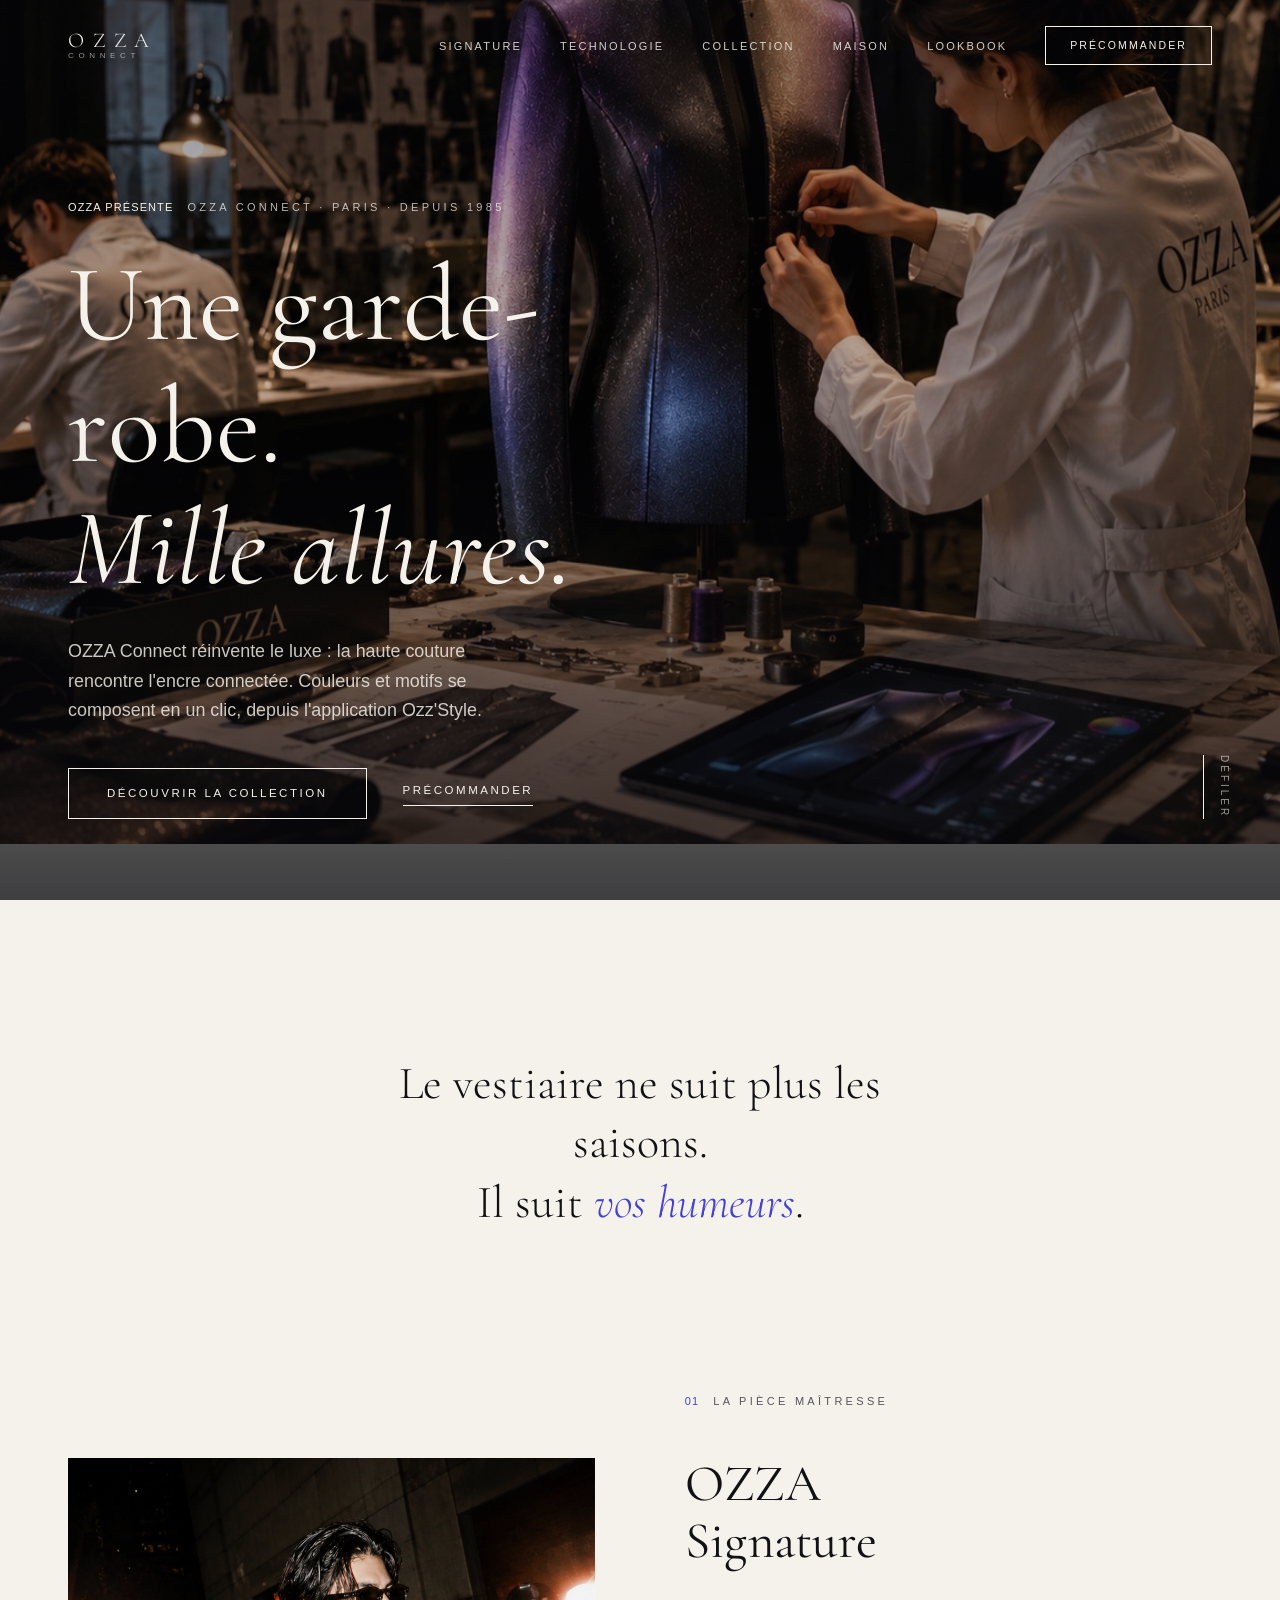
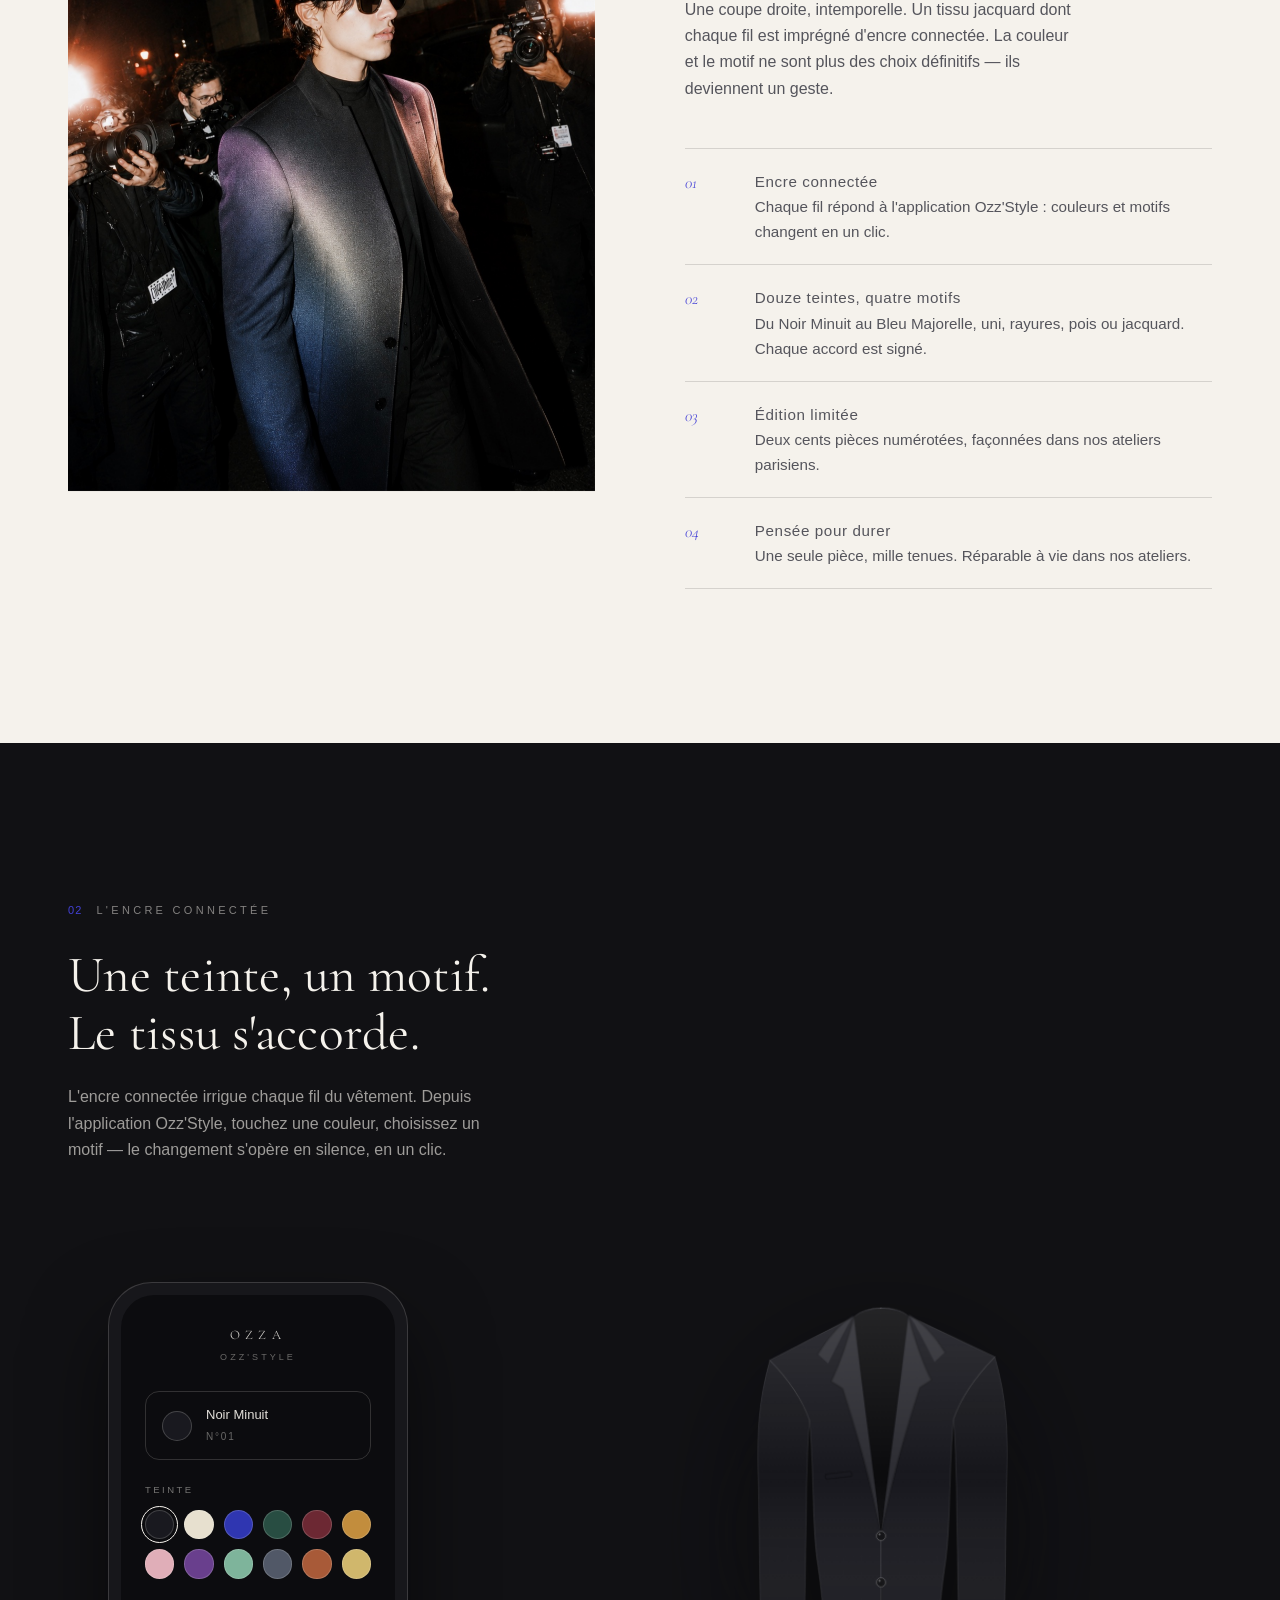
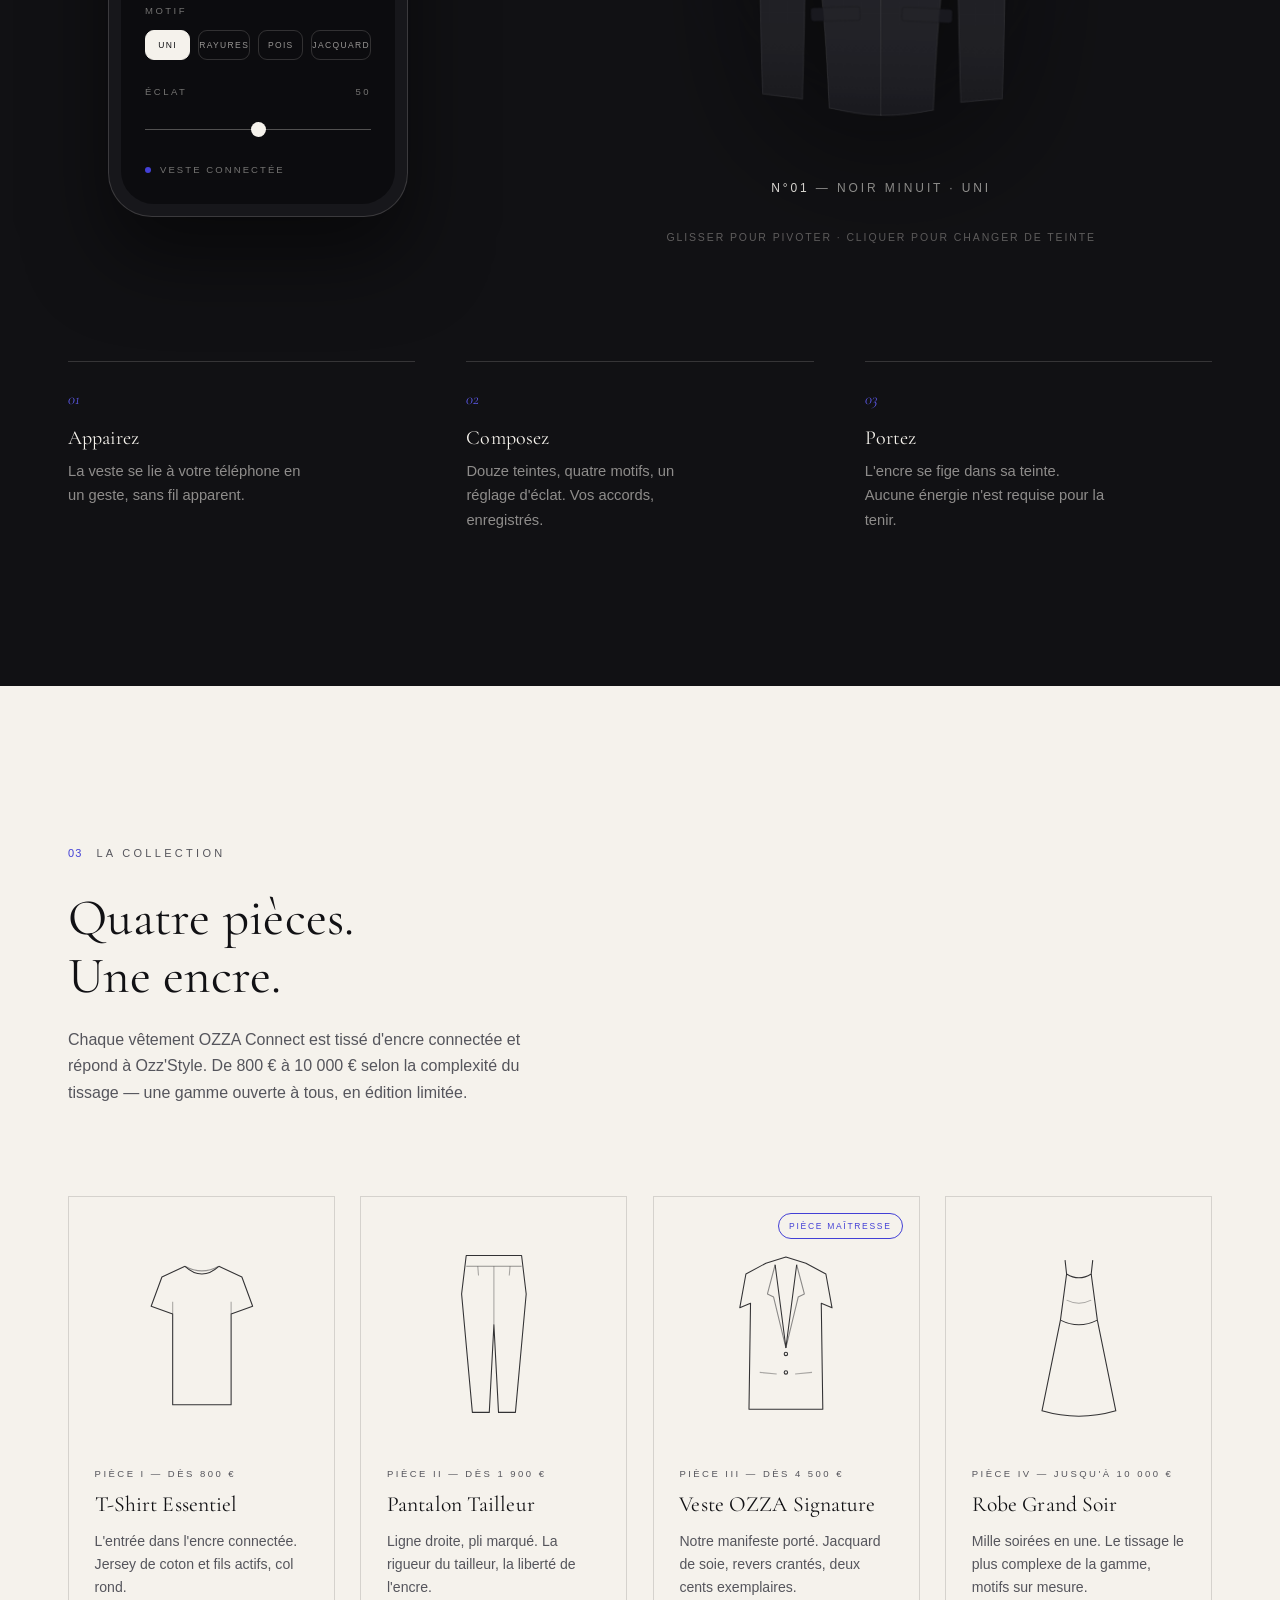
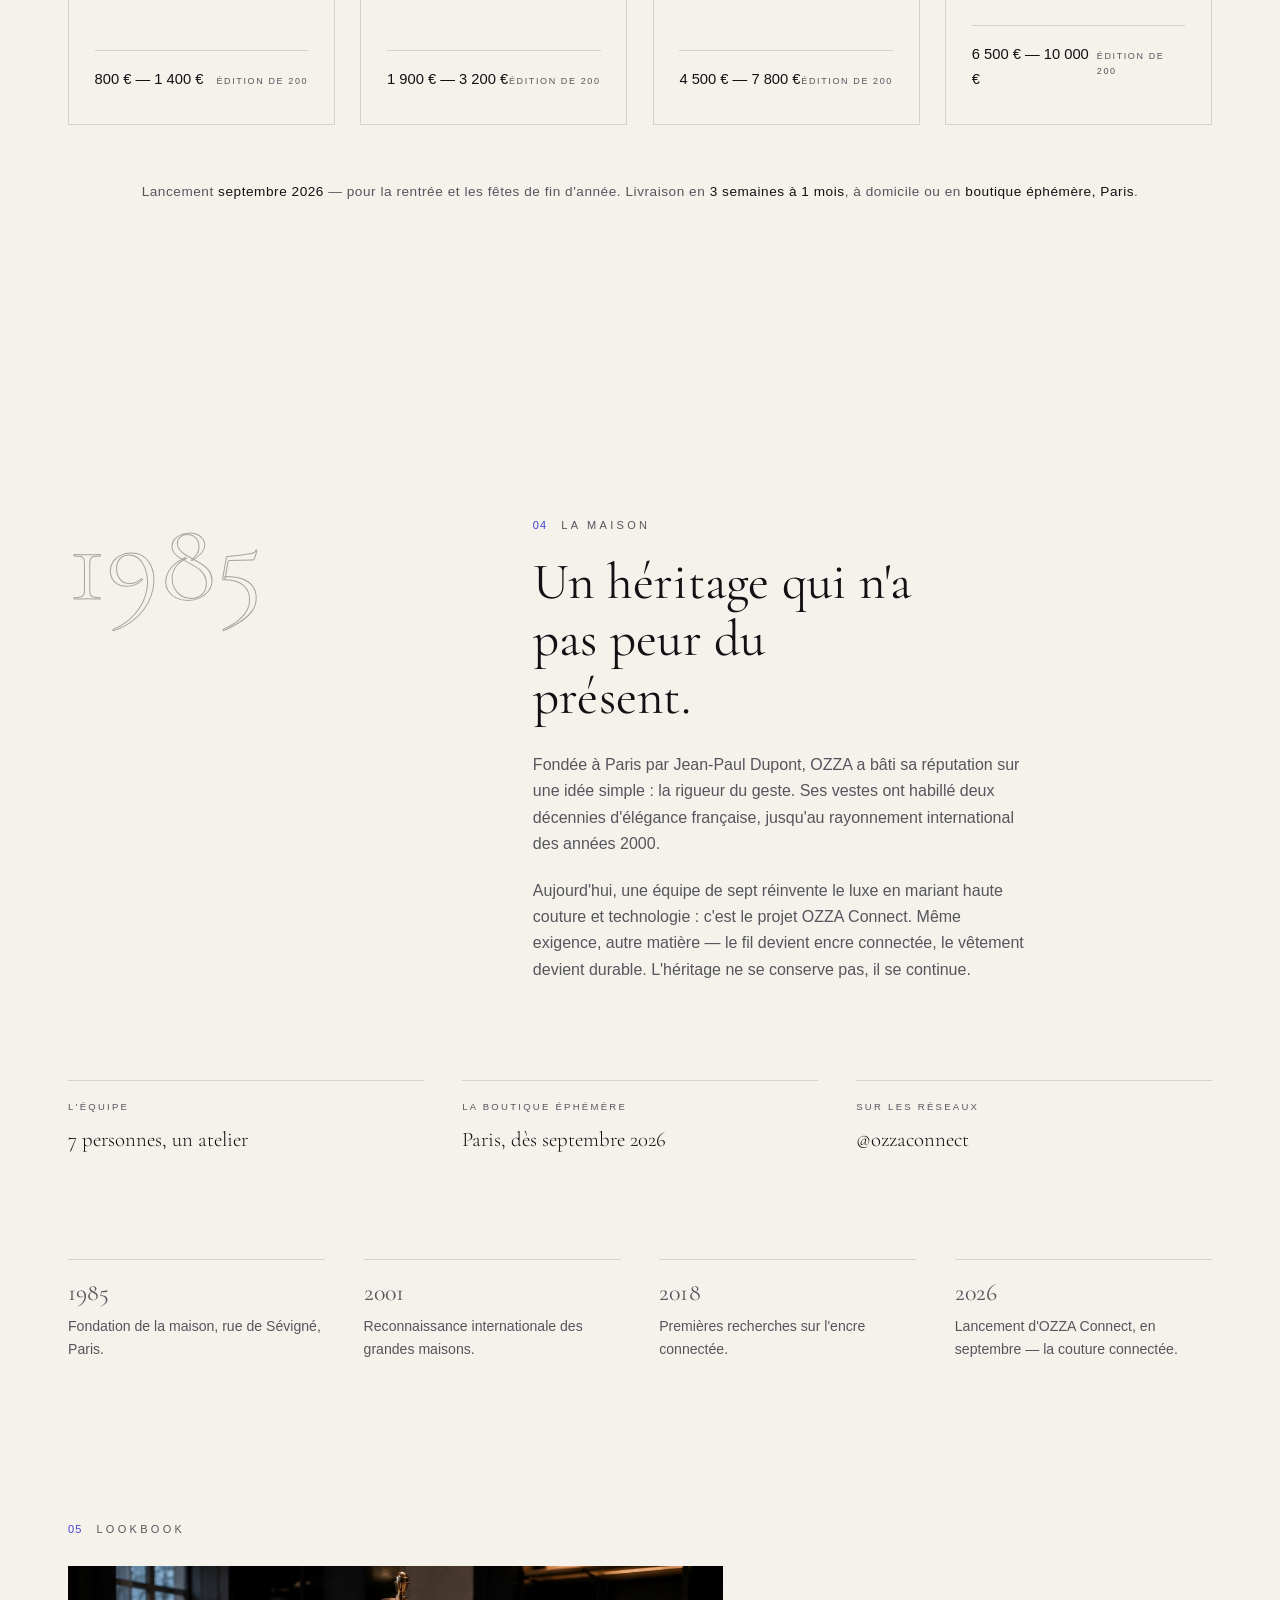
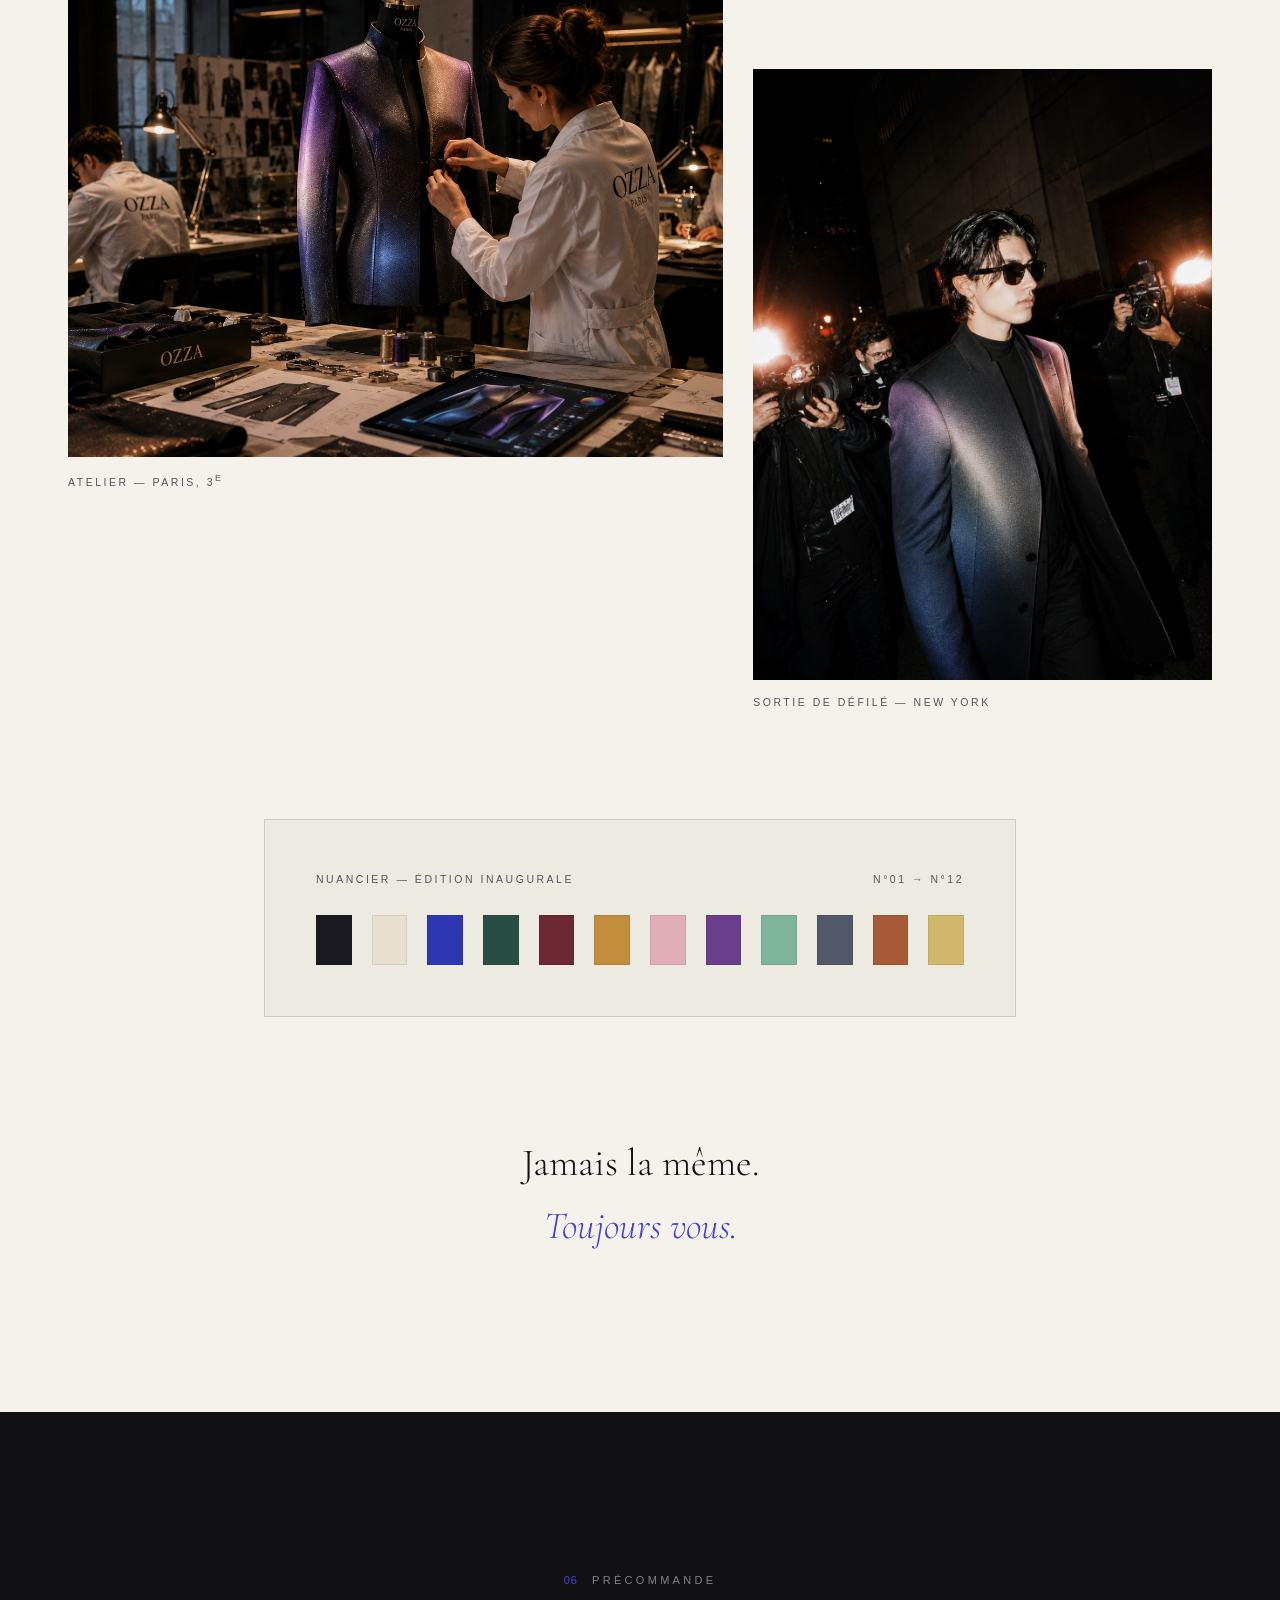
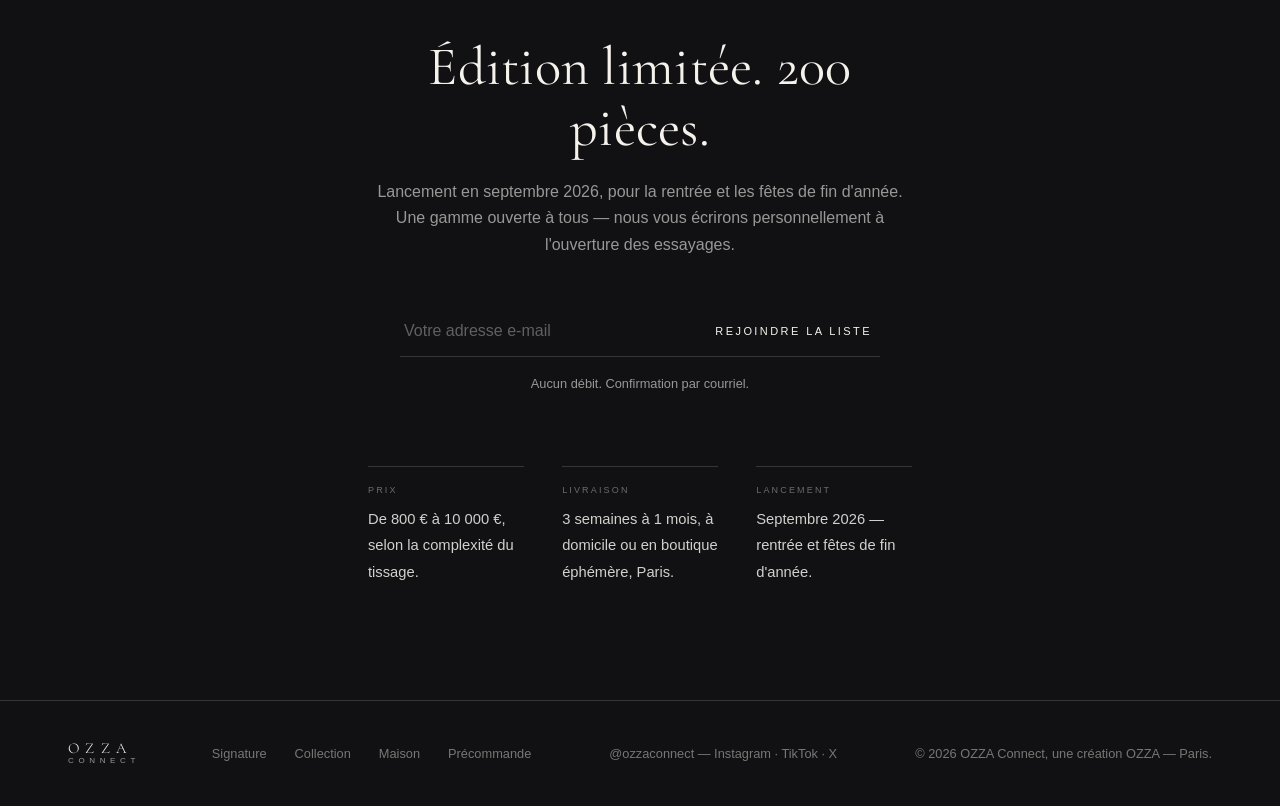
==== commit fbe384d2: "Expand into OZZA Connect: full collection, 12 colors, woven patterns Rebrands the page around OZZA C" ====
--- a/index.html
+++ b/index.html
@@ -3,8 +3,12 @@
 <head>
 <meta charset="UTF-8">
 <meta name="viewport" content="width=device-width, initial-scale=1.0">
-<title>OZZA — La veste qui change de couleur. Maison française depuis 1985.</title>
-<meta name="description" content="OZZA signe la première veste de couture qui change de couleur, pilotée depuis une application. Tissée en France. Maison fondée en 1985.">
+<title>OZZA Connect — La haute couture à encre connectée. Une création OZZA, Paris.</title>
+<meta name="description" content="OZZA Connect réinvente le luxe : vestes, pantalons, t-shirts et robes à encre connectée. Couleurs et motifs changent en un clic depuis l'application Ozz'Style. Édition limitée à 200 pièces, lancement septembre 2026.">
+<link rel="preconnect" href="https://fonts.googleapis.com">
+<link rel="preconnect" href="https://fonts.gstatic.com" crossorigin>
+<!-- Police de secours élégante pour les systèmes sans Didot (le fichier reste lisible hors-ligne) -->
+<link href="https://fonts.googleapis.com/css2?family=Cormorant+Garamond:ital,wght@0,400;0,500;1,400&display=swap" rel="stylesheet">
 
 <style>
 /* ==============================================================
@@ -26,7 +30,7 @@
   --line-inv:rgba(245,242,236,.16);
   --accent:  #4340d6;   /* l'unique accent : indigo électrique */
 
-  --serif: "Didot", "Bodoni 72", "Playfair Display", Georgia, serif;
+  --serif: "Didot", "Bodoni 72", "Cormorant Garamond", "Playfair Display", Georgia, serif;
   --sans:  "Helvetica Neue", Helvetica, Arial, "Segoe UI", sans-serif;
 
   /* Images embarquées une seule fois, référencées partout */
@@ -156,6 +160,17 @@
   font-size: 21px;
   letter-spacing: .42em;
   margin-right: -0.42em; /* compense la dernière lettre */
+  display: inline-flex;
+  flex-direction: column;
+  line-height: 1.05;
+}
+.brand small {
+  font-family: var(--sans);
+  font-size: 8px;
+  font-weight: 400;
+  letter-spacing: .58em;
+  text-transform: uppercase;
+  opacity: .6;
 }
 
 .nav-links { display: flex; align-items: center; gap: 38px; list-style: none; }
@@ -479,6 +494,37 @@
   border: 1px solid var(--paper);
   border-radius: 50%;
 }
+.phone-label {
+  display: block;
+  font-size: 9.5px;
+  letter-spacing: .26em;
+  text-transform: uppercase;
+  color: rgba(245,242,236,.45);
+  margin-bottom: 12px;
+}
+.patterns {
+  display: flex;
+  gap: 8px;
+  margin-bottom: 24px;
+}
+.patterns button {
+  flex: 1;
+  padding: 9px 0;
+  font-size: 8.5px;
+  letter-spacing: .16em;
+  text-transform: uppercase;
+  color: rgba(245,242,236,.6);
+  background: none;
+  border: 1px solid var(--line-inv);
+  border-radius: 9px;
+  transition: all .3s var(--ease);
+}
+.patterns button:hover { color: var(--paper); border-color: rgba(245,242,236,.4); }
+.patterns button.on {
+  background: var(--paper);
+  color: var(--ink);
+  border-color: var(--paper);
+}
 .phone-slider label {
   display: flex;
   justify-content: space-between;
@@ -622,8 +668,99 @@
 .step p { font-size: .92rem; color: rgba(245,242,236,.55); max-width: 30ch; }
 
 /* ==============================================================
+   COLLECTION — quatre pièces en dessin au trait
+   ============================================================== */
+.collection { padding: var(--pad-section) 0; }
+.collection-head { max-width: 680px; margin-bottom: clamp(56px, 7vw, 90px); }
+.collection-head h2 { font-size: clamp(2rem, 4vw, 3.2rem); margin-bottom: 22px; }
+.collection-head p { color: var(--ink-2); max-width: 52ch; }
+.collection-grid {
+  display: grid;
+  grid-template-columns: repeat(4, 1fr);
+  gap: clamp(16px, 2vw, 28px);
+}
+.piece-card {
+  border: 1px solid var(--line);
+  padding: clamp(24px, 2.6vw, 40px) clamp(18px, 2vw, 30px);
+  display: flex;
+  flex-direction: column;
+  gap: 6px;
+  background: var(--paper);
+  transition: background .5s var(--ease), transform .5s var(--ease);
+  position: relative;
+}
+.piece-card:hover { background: var(--paper-2); transform: translateY(-6px); }
+.piece-card .tag {
+  position: absolute;
+  top: 16px; right: 16px;
+  font-size: 8.5px;
+  letter-spacing: .2em;
+  text-transform: uppercase;
+  color: var(--accent);
+  border: 1px solid currentColor;
+  padding: 5px 10px;
+  border-radius: 20px;
+}
+.piece-card svg {
+  width: 72%;
+  max-width: 170px;
+  height: auto;
+  margin: 4px auto 26px;
+  color: var(--ink);
+  opacity: .85;
+}
+.piece-card .ref {
+  font-size: 9.5px;
+  letter-spacing: .26em;
+  text-transform: uppercase;
+  color: var(--ink-2);
+}
+.piece-card h3 { font-size: 1.35rem; margin: 4px 0 8px; }
+.piece-card .desc { font-size: .88rem; color: var(--ink-2); flex: 1; }
+.piece-card .price {
+  margin-top: 20px;
+  padding-top: 16px;
+  border-top: 1px solid var(--line);
+  font-size: .92rem;
+  display: flex;
+  justify-content: space-between;
+  align-items: baseline;
+}
+.piece-card .price i {
+  font-style: normal;
+  font-size: 9px;
+  letter-spacing: .18em;
+  text-transform: uppercase;
+  color: var(--ink-2);
+}
+.collection-note {
+  margin-top: clamp(36px, 5vw, 56px);
+  text-align: center;
+  font-size: .85rem;
+  color: var(--ink-2);
+  letter-spacing: .04em;
+}
+.collection-note b { font-weight: 400; color: var(--ink); }
+
+/* ==============================================================
    04 — MAISON
    ============================================================== */
+.facts {
+  display: grid;
+  grid-template-columns: repeat(3, 1fr);
+  gap: clamp(24px, 3vw, 48px);
+  margin-top: clamp(48px, 6vw, 80px);
+}
+.facts div { border-top: 1px solid var(--line); padding-top: 18px; }
+.facts .k {
+  font-size: 9.5px;
+  letter-spacing: .24em;
+  text-transform: uppercase;
+  color: var(--ink-2);
+  display: block;
+  margin-bottom: 8px;
+}
+.facts .v { font-family: var(--serif); font-size: 1.3rem; }
 .maison { padding: var(--pad-section) 0; }
 .maison-grid {
   display: grid;
@@ -768,6 +905,24 @@
   font-size: 1.2rem;
   padding: 14px 0;
 }
+.preorder-infos {
+  display: grid;
+  grid-template-columns: repeat(3, 1fr);
+  gap: clamp(20px, 3vw, 40px);
+  max-width: 760px;
+  margin: clamp(48px, 6vw, 72px) auto 0;
+  text-align: left;
+}
+.preorder-infos div { border-top: 1px solid var(--line-inv); padding-top: 16px; }
+.preorder-infos .k {
+  font-size: 9px;
+  letter-spacing: .24em;
+  text-transform: uppercase;
+  color: rgba(245,242,236,.4);
+  display: block;
+  margin-bottom: 8px;
+}
+.preorder-infos .v { font-size: .92rem; color: rgba(245,242,236,.85); }
 .preorder.done .preorder-form,
 .preorder.done .preorder-note { display: none; }
 .preorder.done .preorder-ok { display: block; }
@@ -801,6 +956,10 @@
   .maison-year { font-size: clamp(3.6rem, 14vw, 5rem); }
 }
 
+@media (max-width: 1020px) {
+  .collection-grid { grid-template-columns: repeat(2, 1fr); }
+}
+
 @media (max-width: 820px) {
   .nav-links { display: none; }
   .burger { display: block; }
@@ -808,6 +967,9 @@
   .product-visual { order: -1; }
   .steps { grid-template-columns: 1fr; gap: 34px; }
   .timeline { grid-template-columns: repeat(2, 1fr); }
+  .facts { grid-template-columns: 1fr; gap: 22px; }
+  .preorder-infos { grid-template-columns: 1fr; text-align: center; }
+  .collection-grid { grid-template-columns: 1fr; }
   .lb-1, .lb-2, .lb-3 { grid-column: 1 / -1; margin-top: 0; }
   .lb-grid { gap: 44px; }
   .scroll-cue { display: none; }
@@ -824,10 +986,11 @@
      ============================================================ -->
 <nav class="nav" id="nav">
   <div class="container nav-inner">
-    <a class="brand" href="#top">OZZA</a>
+    <a class="brand" href="#top">OZZA<small>Connect</small></a>
     <ul class="nav-links">
-      <li><a href="#produit">Produit</a></li>
+      <li><a href="#produit">Signature</a></li>
       <li><a href="#technologie">Technologie</a></li>
+      <li><a href="#collection">Collection</a></li>
       <li><a href="#maison">Maison</a></li>
       <li><a href="#lookbook">Lookbook</a></li>
       <li><a class="btn" href="#precommande">Précommander</a></li>
@@ -839,11 +1002,12 @@
 </nav>
 
 <div class="mobile-menu" id="mobileMenu">
-  <a href="#produit">Produit <small>01</small></a>
+  <a href="#produit">Signature <small>01</small></a>
   <a href="#technologie">Technologie <small>02</small></a>
-  <a href="#maison">Maison <small>03</small></a>
-  <a href="#lookbook">Lookbook <small>04</small></a>
-  <a href="#precommande">Précommander <small>05</small></a>
+  <a href="#collection">Collection <small>03</small></a>
+  <a href="#maison">Maison <small>04</small></a>
+  <a href="#lookbook">Lookbook <small>05</small></a>
+  <a href="#precommande">Précommander <small>06</small></a>
 </div>
 
 <!-- ============================================================
@@ -852,12 +1016,13 @@
 <header class="hero" id="top">
   <div class="hero-bg" data-plx="0.12"></div>
   <div class="container hero-content">
-    <p class="eyebrow rv"><span class="no">Paris</span> Maison française · depuis 1985</p>
-    <h1 class="rv" style="--d:.1s">Une veste.<br><em>Mille allures.</em></h1>
-    <p class="hero-sub rv" style="--d:.2s">La première veste de couture qui change de couleur.
-       Tissée en France, pilotée du bout des doigts.</p>
+    <p class="eyebrow rv"><span class="no">OZZA présente</span> OZZA Connect · Paris · depuis 1985</p>
+    <h1 class="rv" style="--d:.1s">Une garde-robe.<br><em>Mille allures.</em></h1>
+    <p class="hero-sub rv" style="--d:.2s">OZZA Connect réinvente le luxe : la haute couture
+       rencontre l'encre connectée. Couleurs et motifs se composent en un clic,
+       depuis l'application Ozz'Style.</p>
     <div class="hero-cta rv" style="--d:.3s">
-      <a class="btn btn-inv" href="#produit">Découvrir la veste</a>
+      <a class="btn btn-inv" href="#produit">Découvrir la collection</a>
       <a class="link-line" href="#precommande">Précommander</a>
     </div>
   </div>
@@ -885,21 +1050,21 @@
              style="background-position: 50% 20%" data-plx="-0.06"></div>
       </div>
       <div class="product-copy">
-        <p class="eyebrow rv"><span class="no">01</span> Le produit</p>
-        <h2 class="rv">La Veste N°1</h2>
+        <p class="eyebrow rv"><span class="no">01</span> La pièce maîtresse</p>
+        <h2 class="rv">OZZA Signature</h2>
         <p class="rv" style="--d:.1s">Une coupe droite, intemporelle. Un tissu jacquard
-           dont chaque fil renferme des pigments actifs. La couleur n'est plus un choix
-           définitif — elle devient un geste.</p>
+           dont chaque fil est imprégné d'encre connectée. La couleur et le motif
+           ne sont plus des choix définitifs — ils deviennent un geste.</p>
         <ul class="spec-list">
           <li class="rv"><span class="no">01</span>
-            <span><strong>Tissage actif</strong>
-            <span>Jacquard de soie et fibres pigmentaires, façonné dans nos ateliers parisiens.</span></span></li>
+            <span><strong>Encre connectée</strong>
+            <span>Chaque fil répond à l'application Ozz'Style : couleurs et motifs changent en un clic.</span></span></li>
           <li class="rv" style="--d:.06s"><span class="no">02</span>
-            <span><strong>Six teintes de maison</strong>
-            <span>Du Noir Minuit au Bleu Majorelle, chaque colorway est signé et numéroté.</span></span></li>
+            <span><strong>Douze teintes, quatre motifs</strong>
+            <span>Du Noir Minuit au Bleu Majorelle, uni, rayures, pois ou jacquard. Chaque accord est signé.</span></span></li>
           <li class="rv" style="--d:.12s"><span class="no">03</span>
-            <span><strong>Trois jours d'autonomie</strong>
-            <span>La teinte se fige sans énergie. La veste ne se recharge qu'en repos.</span></span></li>
+            <span><strong>Édition limitée</strong>
+            <span>Deux cents pièces numérotées, façonnées dans nos ateliers parisiens.</span></span></li>
           <li class="rv" style="--d:.18s"><span class="no">04</span>
             <span><strong>Pensée pour durer</strong>
             <span>Une seule pièce, mille tenues. Réparable à vie dans nos ateliers.</span></span></li>
@@ -915,10 +1080,11 @@
 <section class="tech" id="technologie">
   <div class="container">
     <div class="tech-head">
-      <p class="eyebrow rv"><span class="no">02</span> La technologie</p>
-      <h2 class="rv">Choisissez une teinte.<br>Le tissu s'accorde.</h2>
-      <p class="rv" style="--d:.1s">L'application OZZA Studio dialogue avec les fibres de la veste.
-         Touchez une couleur — le changement s'opère en silence, en quelques secondes.</p>
+      <p class="eyebrow rv"><span class="no">02</span> L'encre connectée</p>
+      <h2 class="rv">Une teinte, un motif.<br>Le tissu s'accorde.</h2>
+      <p class="rv" style="--d:.1s">L'encre connectée irrigue chaque fil du vêtement.
+         Depuis l'application Ozz'Style, touchez une couleur, choisissez un motif —
+         le changement s'opère en silence, en un clic.</p>
     </div>
 
     <div class="tech-stage">
@@ -926,12 +1092,20 @@
       <div class="phone rv">
         <div class="phone-screen">
           <p class="phone-brand">OZZA</p>
-          <p class="phone-app">Studio</p>
+          <p class="phone-app">Ozz'Style</p>
           <div class="phone-current">
             <span class="dot"></span>
             <span class="meta"><b id="phoneColor">Noir Minuit</b><i id="phoneRef">N°01</i></span>
           </div>
+          <span class="phone-label">Teinte</span>
           <div class="swatches" id="swatches" role="group" aria-label="Teintes de la veste"></div>
+          <span class="phone-label">Motif</span>
+          <div class="patterns" id="patterns" role="group" aria-label="Motifs de la veste">
+            <button class="on" data-pat="uni">Uni</button>
+            <button data-pat="rayures">Rayures</button>
+            <button data-pat="pois">Pois</button>
+            <button data-pat="jacquard">Jacquard</button>
+          </div>
           <div class="phone-slider">
             <label for="eclat"><span>Éclat</span><span id="eclatVal">50</span></label>
             <input type="range" id="eclat" min="0" max="100" value="50">
@@ -962,6 +1136,21 @@
               <stop offset=".5"  stop-color="#fff" stop-opacity=".3"/>
               <stop offset=".65" stop-color="#fff" stop-opacity="0"/>
             </linearGradient>
+
+            <!-- Motifs d'encre connectée (blanc + noir : lisibles sur clair et foncé) -->
+            <pattern id="pat-rayures" width="14" height="14" patternUnits="userSpaceOnUse"
+                     patternTransform="rotate(45)">
+              <rect width="7" height="14" fill="rgba(255,255,255,.15)"/>
+              <rect x="7" width="1.4" height="14" fill="rgba(0,0,0,.14)"/>
+            </pattern>
+            <pattern id="pat-pois" width="18" height="18" patternUnits="userSpaceOnUse">
+              <circle cx="4.5" cy="4.5" r="2.1" fill="rgba(255,255,255,.2)" stroke="rgba(0,0,0,.16)" stroke-width=".8"/>
+              <circle cx="13.5" cy="13.5" r="2.1" fill="rgba(255,255,255,.13)" stroke="rgba(0,0,0,.12)" stroke-width=".8"/>
+            </pattern>
+            <pattern id="pat-jacquard" width="16" height="16" patternUnits="userSpaceOnUse">
+              <path d="M0,8 L8,0 L16,8 L8,16 Z" fill="none" stroke="rgba(255,255,255,.14)" stroke-width="1.3"/>
+              <path d="M4,8 L8,4 L12,8 L8,12 Z" fill="none" stroke="rgba(0,0,0,.13)" stroke-width="1"/>
+            </pattern>
 
             <!-- Demi-veste gauche : torse -->
             <path id="torsoL" d="M180,52
@@ -1018,6 +1207,11 @@
             <path d="M288,100 C268,120 256,138 249,158"/>
           </g>
 
+          <!-- Motif d'encre connectée (recto) -->
+          <g clip-path="url(#jacketClip)">
+            <rect class="pattern-rect" x="0" y="0" width="360" height="470" fill="none"/>
+          </g>
+
           <!-- Intérieur du V : maille sombre -->
           <path fill="#0b0b0d" clip-path="url(#jacketClip)" d="M154,60
             C164,140 174,212 180,268
@@ -1094,6 +1288,10 @@
             <path d="M72,100 C92,120 104,138 111,158"/>
             <path d="M288,100 C268,120 256,138 249,158"/>
           </g>
+          <!-- Motif d'encre connectée (verso) -->
+          <g clip-path="url(#jacketClip)">
+            <rect class="pattern-rect" x="0" y="0" width="360" height="470" fill="none"/>
+          </g>
           <!-- Col vu de dos -->
           <path class="fill" stroke="rgba(0,0,0,.22)" stroke-width="1"
                 d="M150,50 C161,44 199,44 210,50 L205,68 C194,61 166,61 155,68 Z"/>
@@ -1115,7 +1313,7 @@
         </div><!-- /jacket-card -->
         </div><!-- /jacket3d -->
 
-        <p class="jacket-caption"><b id="capRef">N°01</b> — <span id="capName">Noir Minuit</span></p>
+        <p class="jacket-caption"><b id="capRef">N°01</b> — <span id="capName">Noir Minuit</span> · <span id="capPat">Uni</span></p>
         <p class="jacket-hint">Glisser pour pivoter · cliquer pour changer de teinte</p>
       </div>
     </div>
@@ -1127,11 +1325,94 @@
         <p>La veste se lie à votre téléphone en un geste, sans fil apparent.</p></div>
       <div class="step rv" style="--d:.1s"><span class="no">02</span>
         <h3>Composez</h3>
-        <p>Six teintes de maison, un réglage d'éclat. Vos accords, enregistrés.</p></div>
+        <p>Douze teintes, quatre motifs, un réglage d'éclat. Vos accords, enregistrés.</p></div>
       <div class="step rv" style="--d:.2s"><span class="no">03</span>
         <h3>Portez</h3>
-        <p>Le tissu se fige dans sa teinte. Aucune énergie n'est requise pour la tenir.</p></div>
+        <p>L'encre se fige dans sa teinte. Aucune énergie n'est requise pour la tenir.</p></div>
     </div>
+  </div>
+</section>
+
+<!-- ============================================================
+     03 · COLLECTION
+     ============================================================ -->
+<section class="collection" id="collection">
+  <div class="container">
+    <div class="collection-head">
+      <p class="eyebrow rv"><span class="no">03</span> La collection</p>
+      <h2 class="rv">Quatre pièces.<br>Une encre.</h2>
+      <p class="rv" style="--d:.1s">Chaque vêtement OZZA Connect est tissé d'encre connectée
+         et répond à Ozz'Style. De 800 € à 10 000 € selon la complexité du tissage —
+         une gamme ouverte à tous, en édition limitée.</p>
+    </div>
+
+    <div class="collection-grid">
+      <div class="piece-card rv">
+        <!-- T-shirt en dessin au trait -->
+        <svg viewBox="0 0 200 260" fill="none" stroke="currentColor" stroke-width="1.4" stroke-linejoin="round">
+          <path d="M78,42 L48,56 L34,94 L62,104 L62,222 L138,222 L138,104 L166,94 L152,56 L122,42"/>
+          <path d="M78,42 Q100,62 122,42"/>
+          <path d="M78,42 Q100,54 122,42" opacity=".5"/>
+          <path d="M62,104 L62,88" opacity=".4"/>
+          <path d="M138,104 L138,88" opacity=".4"/>
+        </svg>
+        <span class="ref">Pièce I — dès 800 €</span>
+        <h3>T-Shirt Essentiel</h3>
+        <p class="desc">L'entrée dans l'encre connectée. Jersey de coton et fils actifs, col rond.</p>
+        <p class="price"><span>800 € — 1 400 €</span><i>Édition de 200</i></p>
+      </div>
+
+      <div class="piece-card rv" style="--d:.08s">
+        <!-- Pantalon en dessin au trait -->
+        <svg viewBox="0 0 200 260" fill="none" stroke="currentColor" stroke-width="1.4" stroke-linejoin="round">
+          <path d="M64,28 L136,28 L142,78 L128,232 L106,232 L100,118 L94,232 L72,232 L58,78 Z"/>
+          <path d="M64,42 L136,42" opacity=".5"/>
+          <path d="M100,42 L100,118" opacity=".4"/>
+          <path d="M79,42 L80,54" opacity=".4"/>
+          <path d="M121,42 L120,54" opacity=".4"/>
+        </svg>
+        <span class="ref">Pièce II — dès 1 900 €</span>
+        <h3>Pantalon Tailleur</h3>
+        <p class="desc">Ligne droite, pli marqué. La rigueur du tailleur, la liberté de l'encre.</p>
+        <p class="price"><span>1 900 € — 3 200 €</span><i>Édition de 200</i></p>
+      </div>
+
+      <div class="piece-card rv" style="--d:.16s">
+        <span class="tag">Pièce maîtresse</span>
+        <!-- Veste Signature en dessin au trait -->
+        <svg viewBox="0 0 200 260" fill="none" stroke="currentColor" stroke-width="1.4" stroke-linejoin="round">
+          <path d="M100,30 L74,38 L48,52 L40,96 L54,90 L52,228 L148,228 L146,90 L160,96 L152,52 L126,38 Z"/>
+          <path d="M86,40 L100,148 L114,40" />
+          <path d="M86,40 L76,78 L84,82 L100,148" opacity=".55"/>
+          <path d="M114,40 L124,78 L116,82 L100,148" opacity=".55"/>
+          <circle cx="100" cy="156" r="2.2"/>
+          <circle cx="100" cy="180" r="2.2"/>
+          <path d="M66,180 L88,182" opacity=".4"/>
+          <path d="M112,182 L134,180" opacity=".4"/>
+        </svg>
+        <span class="ref">Pièce III — dès 4 500 €</span>
+        <h3>Veste OZZA Signature</h3>
+        <p class="desc">Notre manifeste porté. Jacquard de soie, revers crantés, deux cents exemplaires.</p>
+        <p class="price"><span>4 500 € — 7 800 €</span><i>Édition de 200</i></p>
+      </div>
+
+      <div class="piece-card rv" style="--d:.24s">
+        <!-- Robe en dessin au trait -->
+        <svg viewBox="0 0 200 260" fill="none" stroke="currentColor" stroke-width="1.4" stroke-linejoin="round">
+          <path d="M82,34 L84,52 Q100,62 116,52 L118,34"/>
+          <path d="M84,52 L76,112 Q100,124 124,112 L116,52"/>
+          <path d="M76,112 L52,230 Q100,244 148,230 L124,112"/>
+          <path d="M84,86 Q100,94 116,86" opacity=".4"/>
+        </svg>
+        <span class="ref">Pièce IV — jusqu'à 10 000 €</span>
+        <h3>Robe Grand Soir</h3>
+        <p class="desc">Mille soirées en une. Le tissage le plus complexe de la gamme, motifs sur mesure.</p>
+        <p class="price"><span>6 500 € — 10 000 €</span><i>Édition de 200</i></p>
+      </div>
+    </div>
+
+    <p class="collection-note rv">Lancement <b>septembre 2026</b> — pour la rentrée et les fêtes de fin d'année.
+       Livraison en <b>3 semaines à 1 mois</b>, à domicile ou en <b>boutique éphémère, Paris</b>.</p>
   </div>
 </section>
 
@@ -1143,22 +1424,28 @@
     <div class="maison-grid">
       <div class="maison-year rv">1985</div>
       <div class="maison-copy">
-        <p class="eyebrow rv"><span class="no">03</span> La maison</p>
+        <p class="eyebrow rv"><span class="no">04</span> La maison</p>
         <h2 class="rv">Un héritage qui n'a pas peur du présent.</h2>
         <p class="rv" style="--d:.1s">Fondée à Paris par Jean-Paul Dupont, OZZA a bâti sa
            réputation sur une idée simple : la rigueur du geste. Ses vestes ont habillé
            deux décennies d'élégance française, jusqu'au rayonnement international
            des années 2000.</p>
-        <p class="rv" style="--d:.18s">Aujourd'hui, la maison confie son savoir-faire à une
-           nouvelle génération. Même exigence, autre matière : le fil devient intelligent,
-           le vêtement devient durable. L'héritage ne se conserve pas — il se continue.</p>
+        <p class="rv" style="--d:.18s">Aujourd'hui, une équipe de sept réinvente le luxe
+           en mariant haute couture et technologie : c'est le projet OZZA Connect.
+           Même exigence, autre matière — le fil devient encre connectée,
+           le vêtement devient durable. L'héritage ne se conserve pas, il se continue.</p>
       </div>
+    </div>
+    <div class="facts">
+      <div class="rv"><span class="k">L'équipe</span><span class="v">7 personnes, un atelier</span></div>
+      <div class="rv" style="--d:.08s"><span class="k">La boutique éphémère</span><span class="v">Paris, dès septembre 2026</span></div>
+      <div class="rv" style="--d:.16s"><span class="k">Sur les réseaux</span><span class="v">@ozzaconnect</span></div>
     </div>
     <div class="timeline">
       <div class="rv"><p class="yr serif">1985</p><p>Fondation de la maison, rue de Sévigné, Paris.</p></div>
       <div class="rv" style="--d:.08s"><p class="yr serif">2001</p><p>Reconnaissance internationale des grandes maisons.</p></div>
-      <div class="rv" style="--d:.16s"><p class="yr serif">2018</p><p>Premières recherches sur le fil pigmentaire.</p></div>
-      <div class="rv" style="--d:.24s"><p class="yr serif">2026</p><p>La Veste N°1, première pièce de couture connectée.</p></div>
+      <div class="rv" style="--d:.16s"><p class="yr serif">2018</p><p>Premières recherches sur l'encre connectée.</p></div>
+      <div class="rv" style="--d:.24s"><p class="yr serif">2026</p><p>Lancement d'OZZA Connect, en septembre — la couture connectée.</p></div>
     </div>
   </div>
 </section>
@@ -1168,7 +1455,7 @@
      ============================================================ -->
 <section class="lookbook" id="lookbook">
   <div class="container">
-    <p class="eyebrow rv"><span class="no">04</span> Lookbook</p>
+    <p class="eyebrow rv"><span class="no">05</span> Lookbook</p>
     <div class="lb-grid">
       <div class="lb-item lb-1 rv">
         <figure><div class="ph ph-atelier" role="img" aria-label="L'atelier OZZA, Paris"
@@ -1182,7 +1469,7 @@
       </div>
       <div class="lb-item lb-3 rv">
         <div class="nuancier">
-          <div class="nuancier-title"><span>Nuancier — édition inaugurale</span><span>N°01 → N°06</span></div>
+          <div class="nuancier-title"><span>Nuancier — édition inaugurale</span><span>N°01 → N°12</span></div>
           <div class="nuancier-chips" id="nuancierChips"></div>
         </div>
       </div>
@@ -1198,29 +1485,40 @@
      ============================================================ -->
 <section class="preorder" id="precommande">
   <div class="container preorder-inner">
-    <p class="eyebrow rv"><span class="no">05</span> Précommande</p>
-    <h2 class="rv">Édition inaugurale.</h2>
-    <p class="rv" style="--d:.1s">Cinq cents pièces numérotées, réservées aux premiers inscrits.
-       Nous vous écrirons personnellement à l'ouverture des essayages.</p>
+    <p class="eyebrow rv"><span class="no">06</span> Précommande</p>
+    <h2 class="rv">Édition limitée. 200 pièces.</h2>
+    <p class="rv" style="--d:.1s">Lancement en septembre 2026, pour la rentrée et les fêtes
+       de fin d'année. Une gamme ouverte à tous — nous vous écrirons personnellement
+       à l'ouverture des essayages.</p>
     <form class="preorder-form rv" id="preorderForm" style="--d:.2s">
       <input type="email" placeholder="Votre adresse e-mail" required aria-label="Adresse e-mail">
       <button type="submit">Rejoindre la liste</button>
     </form>
     <p class="preorder-note rv" style="--d:.25s">Aucun débit. Confirmation par courriel.</p>
     <p class="preorder-ok">Bienvenue. Votre place est tenue.</p>
+
+    <div class="preorder-infos">
+      <div class="rv"><span class="k">Prix</span>
+        <span class="v">De 800 € à 10 000 €, selon la complexité du tissage.</span></div>
+      <div class="rv" style="--d:.08s"><span class="k">Livraison</span>
+        <span class="v">3 semaines à 1 mois, à domicile ou en boutique éphémère, Paris.</span></div>
+      <div class="rv" style="--d:.16s"><span class="k">Lancement</span>
+        <span class="v">Septembre 2026 — rentrée et fêtes de fin d'année.</span></div>
+    </div>
   </div>
 </section>
 
 <footer>
   <div class="container footer-inner">
-    <span class="brand">OZZA</span>
+    <span class="brand">OZZA<small>Connect</small></span>
     <ul class="footer-links">
-      <li><a href="#produit">Produit</a></li>
-      <li><a href="#technologie">Technologie</a></li>
+      <li><a href="#produit">Signature</a></li>
+      <li><a href="#collection">Collection</a></li>
       <li><a href="#maison">Maison</a></li>
       <li><a href="#precommande">Précommande</a></li>
     </ul>
-    <span>© 2026 OZZA — Paris. Tous droits réservés.</span>
+    <span>@ozzaconnect — Instagram · TikTok · X</span>
+    <span>© 2026 OZZA Connect, une création OZZA — Paris.</span>
   </div>
 </footer>
 
@@ -1281,7 +1579,21 @@
   { ref: 'N°03', name: 'Bleu Majorelle', h: 237, s: 58, l: 44 },
   { ref: 'N°04', name: 'Vert Empire',    h: 162, s: 32, l: 23 },
   { ref: 'N°05', name: 'Bordeaux',       h: 350, s: 46, l: 29 },
-  { ref: 'N°06', name: 'Ocre Solaire',   h: 36,  s: 52, l: 50 }
+  { ref: 'N°06', name: 'Ocre Solaire',   h: 36,  s: 52, l: 50 },
+  { ref: 'N°07', name: 'Rose Poudré',    h: 348, s: 45, l: 78 },
+  { ref: 'N°08', name: 'Iris',           h: 272, s: 38, l: 40 },
+  { ref: 'N°09', name: 'Céladon',        h: 152, s: 26, l: 60 },
+  { ref: 'N°10', name: 'Gris Orage',     h: 220, s: 12, l: 36 },
+  { ref: 'N°11', name: 'Terracotta',     h: 18,  s: 50, l: 44 },
+  { ref: 'N°12', name: 'Or Pâle',        h: 45,  s: 52, l: 62 }
+];
+
+/* Motifs tissés par l'encre connectée */
+const patternDefs = [
+  { id: 'uni',      label: 'Uni' },
+  { id: 'rayures',  label: 'Rayures' },
+  { id: 'pois',     label: 'Pois' },
+  { id: 'jacquard', label: 'Jacquard' }
 ];
 
 const jacket    = document.getElementById('jacket');
@@ -1329,6 +1641,26 @@
   eclatVal.textContent = eclat.value;
   setColor(current, false);
 });
+
+/* ----- Motifs ----- */
+const patternButtons = document.querySelectorAll('#patterns button');
+const patternRects   = document.querySelectorAll('.pattern-rect');
+let currentPattern = 'uni';
+
+function setPattern(id) {
+  currentPattern = id;
+  const def = patternDefs.find(p => p.id === id);
+  patternRects.forEach(r => r.setAttribute('fill', id === 'uni' ? 'none' : `url(#pat-${id})`));
+  document.getElementById('capPat').textContent = def.label;
+  patternButtons.forEach(b => b.classList.toggle('on', b.dataset.pat === id));
+  if (!reduceMotion) {
+    jacket.classList.remove('sweeping');
+    void jacket.getBoundingClientRect();
+    jacket.classList.add('sweeping');
+  }
+}
+
+patternButtons.forEach(b => b.addEventListener('click', () => setPattern(b.dataset.pat)));
 
 /* ----- Rotation 360° : glisser pour pivoter, repos = rotation lente ----- */
 const stage = document.getElementById('jacketStage');
